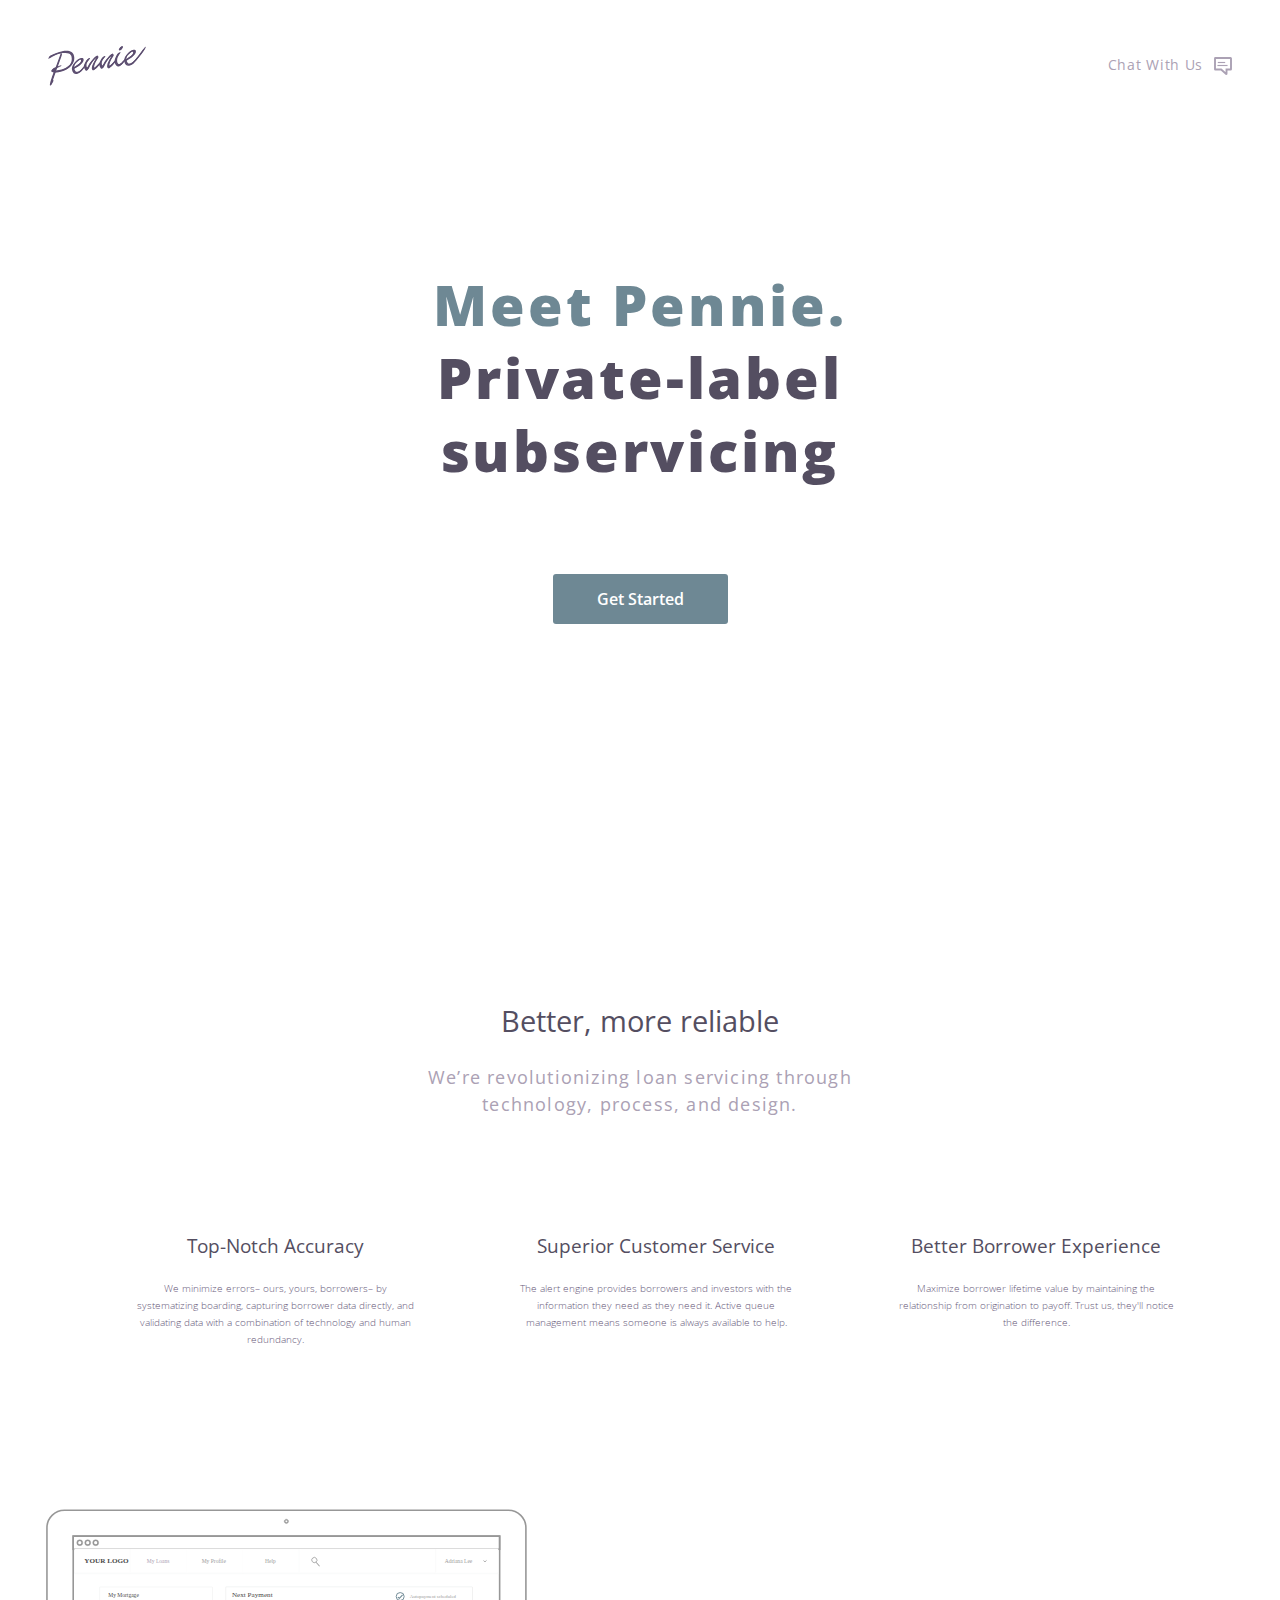
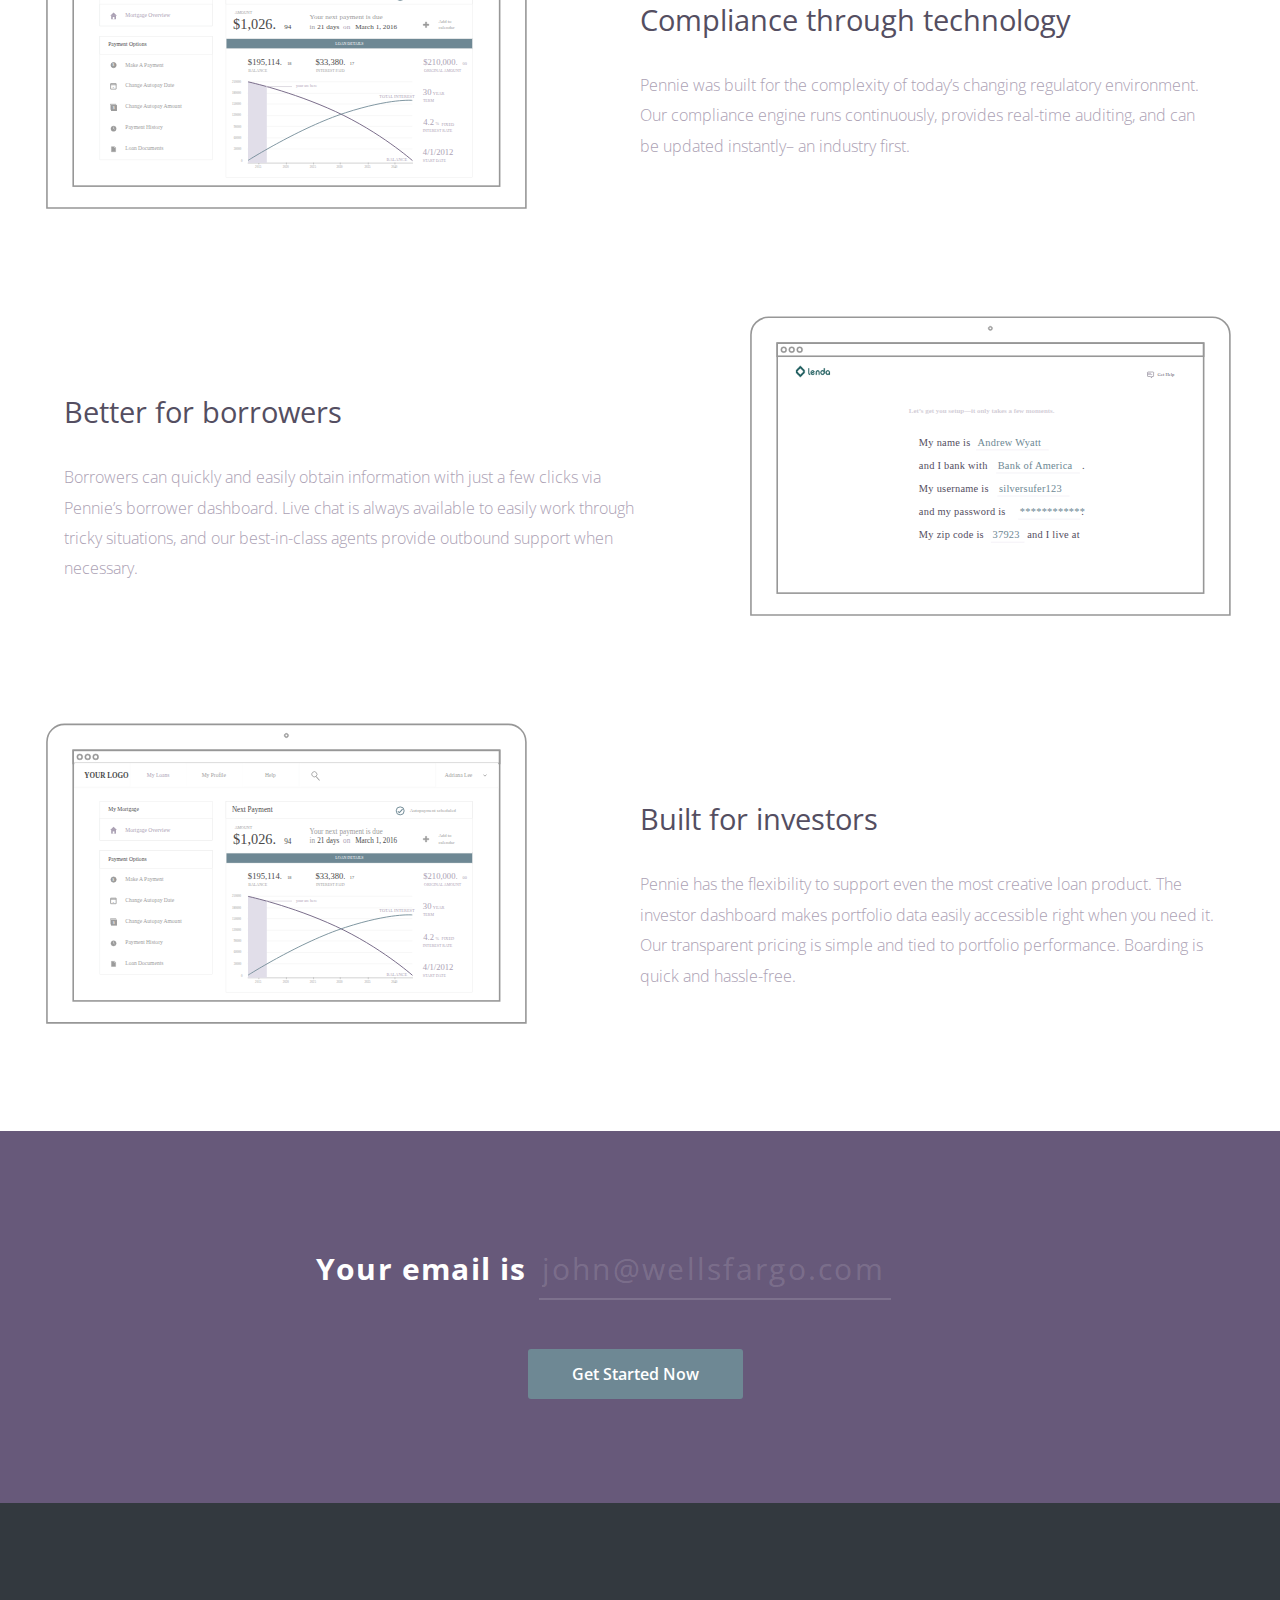
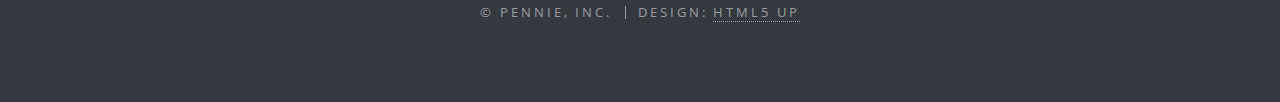
==== index.html @ 656b6db6 "changed order of icons" ====
<!DOCTYPE HTML>
<!--
	Spectral by HTML5 UP
	html5up.net | @n33co
	Free for personal and commercial use under the CCA 3.0 license (html5up.net/license)
-->
<html>
	<head>
		<title>Spectral by HTML5 UP</title>
		<meta charset="utf-8" />
		<meta name="viewport" content="width=device-width, initial-scale=1" />
		<!--[if lte IE 8]><script src="assets/js/ie/html5shiv.js"></script><![endif]-->
		<link rel="stylesheet" href="assets/css/main.css" />
		<!--[if lte IE 8]><link rel="stylesheet" href="assets/css/ie8.css" /><![endif]-->
		<!--[if lte IE 9]><link rel="stylesheet" href="assets/css/ie9.css" /><![endif]-->
	</head>
	<body class="landing">

		<!-- Page Wrapper -->
			<div id="page-wrapper">

				<!-- Header -->
					<header id="header" class="alt">
						<logo id="logo"></logo>
						<nav id="nav">
							<ul>
								<li class="special">
									<a href="#menu" class="menuToggle"><span>Chat With Us</span></a>
									<div id="menu">
										<ul>
											<li><a href="index.html">Home</a></li>
											<li><a href="generic.html">Generic</a></li>
											<li><a href="elements.html">Elements</a></li>
											<li><a href="#">Sign Up</a></li>
											<li><a href="#">Log In</a></li>
										</ul>
									</div>
								</li>
							</ul>
						</nav>
					</header>

				<!-- Banner -->
					<section id="banner">
						<div class="inner">
							<h1 style="margin: 0">Meet Pennie.</h1>
							<h1 style="color: #544E61">Private-label<br />
							subservicing</h1>
							<ul class="actions">
								<li><a href="#cta" class="button special">Get Started</a></li>
							</ul>
						</div>
						<a href="#one" class="more scrolly"></a>
					</section>

				<!-- One -->
					<section id="one" class="wrapper style1 special">
						<div class="inner">
							<header class="major">
								<h3>Better, more reliable</h3>
								<p>We’re revolutionizing loan servicing through<br /> 
								technology, process, and design.</p>
							</header>
							<ul class="page2">
								<li>
									<div class="image"><img src="images/accuracy_icon.svg" alt="" /></div>
									<h4>Top-Notch Accuracy</h4>
									<h5>We minimize errors– ours, yours, borrowers– by systematizing boarding, capturing borrower data directly, and validating data with a combination of technology and human redundancy.</h5>
								</li>
								<li>
									<div class="image"><img src="images/accuracy_icon.svg" alt="" /></div>
									<h4>Superior Customer Service</h4>
									<h5>The alert engine provides borrowers and investors with the information they need as they need it. Active queue management means someone is always available to help.</h5>
								</li>
								<li >
									<div class="image"><img src="images/accuracy_icon.svg" alt="" /></div>
									<h4>Better Borrower Experience</h4>
									<h5>Maximize borrower lifetime value by maintaining the relationship from origination to payoff. Trust us, they'll notice the difference.</h5>
								</li>
							</ul>
						</div>
					</section>

				<!-- Two -->
					<section id="two" class="wrapper alt style2">
						<section class="spotlight">
							<div class="content">
								<h3>Compliance through technology</h3>
								<h5>Pennie was built for the complexity of today’s changing regulatory environment. Our compliance engine runs continuously, provides real-time auditing, and can be updated instantly– an industry first.</h5>
							</div>
							<div class="image"><img src="images/pic01.svg" alt="" /></div>
						</section>
						<section class="spotlight">
							<div class="content">
								<h3>Better for borrowers</h3>
								<h5>Borrowers can quickly and easily obtain information with just a few clicks via Pennie’s borrower dashboard. Live chat is always available to easily work through tricky situations, and our best-in-class agents provide outbound support when necessary.</h5>
							</div>
							<div class="image"><img src="images/pic02.svg" alt="" /></div>
						</section>
						<section class="spotlight">
							<div class="content">
								<h3>Built for investors</h3>
								<h5>Pennie has the flexibility to support even the most creative loan product. The investor dashboard makes portfolio data easily accessible right when you need it. Our transparent pricing is simple and tied to portfolio performance. Boarding is quick and hassle-free.</h5>
							</div>
							<div class="image"><img src="images/pic01.svg" alt="" /></div>
						</section>
					</section>
			
				<!-- Three -->
			<!--		<section id="three" class="wrapper style3 special">
						<div class="inner">
							<header class="major">
								<h2>Accumsan mus tortor nunc aliquet</h2>
								<p>Aliquam ut ex ut augue consectetur interdum. Donec amet imperdiet eleifend<br />
								fringilla tincidunt. Nullam dui leo Aenean mi ligula, rhoncus ullamcorper.</p>
							</header>
							<ul class="features">
								<li class="icon fa-paper-plane-o">
									<h3>Arcu accumsan</h3>
									<p>Augue consectetur sed interdum imperdiet et ipsum. Mauris lorem tincidunt nullam amet leo Aenean ligula consequat consequat.</p>
								</li>
								<li class="icon fa-laptop">
									<h3>Ac Augue Eget</h3>
									<p>Augue consectetur sed interdum imperdiet et ipsum. Mauris lorem tincidunt nullam amet leo Aenean ligula consequat consequat.</p>
								</li>
								<li class="icon fa-code">
									<h3>Mus Scelerisque</h3>
									<p>Augue consectetur sed interdum imperdiet et ipsum. Mauris lorem tincidunt nullam amet leo Aenean ligula consequat consequat.</p>
								</li>
								<li class="icon fa-headphones">
									<h3>Mauris Imperdiet</h3>
									<p>Augue consectetur sed interdum imperdiet et ipsum. Mauris lorem tincidunt nullam amet leo Aenean ligula consequat consequat.</p>
								</li>
								<li class="icon fa-heart-o">
									<h3>Aenean Primis</h3>
									<p>Augue consectetur sed interdum imperdiet et ipsum. Mauris lorem tincidunt nullam amet leo Aenean ligula consequat consequat.</p>
								</li>
								<li class="icon fa-flag-o">
									<h3>Tortor Ut</h3>
									<p>Augue consectetur sed interdum imperdiet et ipsum. Mauris lorem tincidunt nullam amet leo Aenean ligula consequat consequat.</p>
								</li>
							</ul>
						</div>
					</section>
			-->
				<!-- CTA -->
					<section id="cta" class="wrapper style4">
						<div class="inner">
						<!--	<header>
								<h2>Arcue ut vel commodo</h2>
								<p>Aliquam ut ex ut augue consectetur interdum endrerit imperdiet amet eleifend fringilla.</p>
							</header> -->
						<div>
									<form method="post" action="#">
										<div>
											<table>
												<tr>
													<td>	<label for="email">Your email is </label></td>
													<td>	<input type="text" name="email" value="john@wellsfargo.com" id="email" /></td>
												</tr>
											</table>
										</div>
										<ul class="actions">
											<li><a href="" class="button submit">Get Started Now</a></li>
										</ul>
									</form>
						<!--	<ul class="actions vertical">
								<li><a href="#" class="button fit special">Activate</a></li>
								<li><a href="#" class="button fit">Learn More</a></li>
							</ul> -->
						</div>	
						</div>
					</section>

				<!-- Footer -->
					<footer id="footer">
						<ul class="copyright">
							<li>&copy; Pennie, inc.</li><li>Design: <a href="http://html5up.net">HTML5 UP</a></li>
						</ul>
					</footer>

			</div>

		<!-- Scripts -->
			<script src="assets/js/jquery.min.js"></script>
			<script src="assets/js/jquery.scrollex.min.js"></script>
			<script src="assets/js/jquery.scrolly.min.js"></script>
			<script src="assets/js/skel.min.js"></script>
			<script src="assets/js/util.js"></script>
			<!--[if lte IE 8]><script src="assets/js/ie/respond.min.js"></script><![endif]-->
			<script src="assets/js/main.js"></script>

	</body>
</html>
---- assets/css/main.css ----
@import url(font-awesome.min.css);
@import url("https://fonts.googleapis.com/css?family=Open+Sans:400,600,300");

/*
	Spectral by HTML5 UP
	html5up.net | @n33co
	Free for personal and commercial use under the CCA 3.0 license (html5up.net/license)
*/

/* Reset */

	html, body, div, span, applet, object, iframe, h1, h2, h3, h4, h5, h6, p, blockquote, pre, a, abbr, acronym, address, big, cite, code, del, dfn, em, img, ins, kbd, q, s, samp, small, strike, strong, sub, sup, tt, var, b, u, i, center, dl, dt, dd, ol, ul, li, fieldset, form, label, legend, table, caption, tbody, tfoot, thead, tr, th, td, article, aside, canvas, details, embed, figure, figcaption, footer, header, hgroup, menu, nav, output, ruby, section, summary, time, mark, audio, video {
		margin: 0;
		padding: 0;
		border: 0;
		font-size: 100%;
		font: inherit;
		vertical-align: baseline;
	}

	article, aside, details, figcaption, figure, footer, header, hgroup, menu, nav, section {
		display: block;
	}

	body {
		line-height: 1;
	}

	ol, ul {
		list-style: none;
	}

	blockquote, q {
		quotes: none;
	}

	blockquote:before, blockquote:after, q:before, q:after {
		content: '';
		content: none;
	}

	table {
		border-collapse: collapse;
		border-spacing: 0;
	}

	body {
		-webkit-text-size-adjust: none;
	}

/* Box Model */

	*, *:before, *:after {
		-moz-box-sizing: border-box;
		-webkit-box-sizing: border-box;
		box-sizing: border-box;
	}

/* Grid */

	.row {
		border-bottom: solid 1px transparent;
		-moz-box-sizing: border-box;
		-webkit-box-sizing: border-box;
		box-sizing: border-box;
	}

	.row > * {
		float: left;
		-moz-box-sizing: border-box;
		-webkit-box-sizing: border-box;
		box-sizing: border-box;
	}

	.row:after, .row:before {
		content: '';
		display: block;
		clear: both;
		height: 0;
	}

	.row.uniform > * > :first-child {
		margin-top: 0;
	}

	.row.uniform > * > :last-child {
		margin-bottom: 0;
	}

	.row.\30 \25 > * {
		padding: 0 0 0 0em;
	}

	.row.\30 \25 {
		margin: 0 0 -1px 0em;
	}

	.row.uniform.\30 \25 > * {
		padding: 0em 0 0 0em;
	}

	.row.uniform.\30 \25 {
		margin: 0em 0 -1px 0em;
	}

	.row > * {
		padding: 0 0 0 1.5em;
	}

	.row {
		margin: 0 0 -1px -1.5em;
	}

	.row.uniform > * {
		padding: 1.5em 0 0 1.5em;
	}

	.row.uniform {
		margin: -1.5em 0 -1px -1.5em;
	}

	.row.\32 00\25 > * {
		padding: 0 0 0 3em;
	}

	.row.\32 00\25 {
		margin: 0 0 -1px -3em;
	}

	.row.uniform.\32 00\25 > * {
		padding: 3em 0 0 3em;
	}

	.row.uniform.\32 00\25 {
		margin: -3em 0 -1px -3em;
	}

	.row.\31 50\25 > * {
		padding: 0 0 0 2.25em;
	}

	.row.\31 50\25 {
		margin: 0 0 -1px -2.25em;
	}

	.row.uniform.\31 50\25 > * {
		padding: 2.25em 0 0 2.25em;
	}

	.row.uniform.\31 50\25 {
		margin: -2.25em 0 -1px -2.25em;
	}

	.row.\35 0\25 > * {
		padding: 0 0 0 0.75em;
	}

	.row.\35 0\25 {
		margin: 0 0 -1px -0.75em;
	}

	.row.uniform.\35 0\25 > * {
		padding: 0.75em 0 0 0.75em;
	}

	.row.uniform.\35 0\25 {
		margin: -0.75em 0 -1px -0.75em;
	}

	.row.\32 5\25 > * {
		padding: 0 0 0 0.375em;
	}

	.row.\32 5\25 {
		margin: 0 0 -1px -0.375em;
	}

	.row.uniform.\32 5\25 > * {
		padding: 0.375em 0 0 0.375em;
	}

	.row.uniform.\32 5\25 {
		margin: -0.375em 0 -1px -0.375em;
	}

	.\31 2u, .\31 2u\24 {
		width: 100%;
		clear: none;
		margin-left: 0;
	}

	.\31 1u, .\31 1u\24 {
		width: 91.6666666667%;
		clear: none;
		margin-left: 0;
	}

	.\31 0u, .\31 0u\24 {
		width: 83.3333333333%;
		clear: none;
		margin-left: 0;
	}

	.\39 u, .\39 u\24 {
		width: 75%;
		clear: none;
		margin-left: 0;
	}

	.\38 u, .\38 u\24 {
		width: 66.6666666667%;
		clear: none;
		margin-left: 0;
	}

	.\37 u, .\37 u\24 {
		width: 58.3333333333%;
		clear: none;
		margin-left: 0;
	}

	.\36 u, .\36 u\24 {
		width: 50%;
		clear: none;
		margin-left: 0;
	}

	.\35 u, .\35 u\24 {
		width: 41.6666666667%;
		clear: none;
		margin-left: 0;
	}

	.\34 u, .\34 u\24 {
		width: 33.3333333333%;
		clear: none;
		margin-left: 0;
	}

	.\33 u, .\33 u\24 {
		width: 25%;
		clear: none;
		margin-left: 0;
	}

	.\32 u, .\32 u\24 {
		width: 16.6666666667%;
		clear: none;
		margin-left: 0;
	}

	.\31 u, .\31 u\24 {
		width: 8.3333333333%;
		clear: none;
		margin-left: 0;
	}

	.\31 2u\24 + *,
	.\31 1u\24 + *,
	.\31 0u\24 + *,
	.\39 u\24 + *,
	.\38 u\24 + *,
	.\37 u\24 + *,
	.\36 u\24 + *,
	.\35 u\24 + *,
	.\34 u\24 + *,
	.\33 u\24 + *,
	.\32 u\24 + *,
	.\31 u\24 + * {
		clear: left;
	}

	.\-11u {
		margin-left: 91.66667%;
	}

	.\-10u {
		margin-left: 83.33333%;
	}

	.\-9u {
		margin-left: 75%;
	}

	.\-8u {
		margin-left: 66.66667%;
	}

	.\-7u {
		margin-left: 58.33333%;
	}

	.\-6u {
		margin-left: 50%;
	}

	.\-5u {
		margin-left: 41.66667%;
	}

	.\-4u {
		margin-left: 33.33333%;
	}

	.\-3u {
		margin-left: 25%;
	}

	.\-2u {
		margin-left: 16.66667%;
	}

	.\-1u {
		margin-left: 8.33333%;
	}

	@media screen and (max-width: 1680px) {

		.row > * {
			padding: 0 0 0 1.5em;
		}

		.row {
			margin: 0 0 -1px -1.5em;
		}

		.row.uniform > * {
			padding: 1.5em 0 0 1.5em;
		}

		.row.uniform {
			margin: -1.5em 0 -1px -1.5em;
		}

		.row.\32 00\25 > * {
			padding: 0 0 0 3em;
		}

		.row.\32 00\25 {
			margin: 0 0 -1px -3em;
		}

		.row.uniform.\32 00\25 > * {
			padding: 3em 0 0 3em;
		}

		.row.uniform.\32 00\25 {
			margin: -3em 0 -1px -3em;
		}

		.row.\31 50\25 > * {
			padding: 0 0 0 2.25em;
		}

		.row.\31 50\25 {
			margin: 0 0 -1px -2.25em;
		}

		.row.uniform.\31 50\25 > * {
			padding: 2.25em 0 0 2.25em;
		}

		.row.uniform.\31 50\25 {
			margin: -2.25em 0 -1px -2.25em;
		}

		.row.\35 0\25 > * {
			padding: 0 0 0 0.75em;
		}

		.row.\35 0\25 {
			margin: 0 0 -1px -0.75em;
		}

		.row.uniform.\35 0\25 > * {
			padding: 0.75em 0 0 0.75em;
		}

		.row.uniform.\35 0\25 {
			margin: -0.75em 0 -1px -0.75em;
		}

		.row.\32 5\25 > * {
			padding: 0 0 0 0.375em;
		}

		.row.\32 5\25 {
			margin: 0 0 -1px -0.375em;
		}

		.row.uniform.\32 5\25 > * {
			padding: 0.375em 0 0 0.375em;
		}

		.row.uniform.\32 5\25 {
			margin: -0.375em 0 -1px -0.375em;
		}

		.\31 2u\28xlarge\29, .\31 2u\24\28xlarge\29 {
			width: 100%;
			clear: none;
			margin-left: 0;
		}

		.\31 1u\28xlarge\29, .\31 1u\24\28xlarge\29 {
			width: 91.6666666667%;
			clear: none;
			margin-left: 0;
		}

		.\31 0u\28xlarge\29, .\31 0u\24\28xlarge\29 {
			width: 83.3333333333%;
			clear: none;
			margin-left: 0;
		}

		.\39 u\28xlarge\29, .\39 u\24\28xlarge\29 {
			width: 75%;
			clear: none;
			margin-left: 0;
		}

		.\38 u\28xlarge\29, .\38 u\24\28xlarge\29 {
			width: 66.6666666667%;
			clear: none;
			margin-left: 0;
		}

		.\37 u\28xlarge\29, .\37 u\24\28xlarge\29 {
			width: 58.3333333333%;
			clear: none;
			margin-left: 0;
		}

		.\36 u\28xlarge\29, .\36 u\24\28xlarge\29 {
			width: 50%;
			clear: none;
			margin-left: 0;
		}

		.\35 u\28xlarge\29, .\35 u\24\28xlarge\29 {
			width: 41.6666666667%;
			clear: none;
			margin-left: 0;
		}

		.\34 u\28xlarge\29, .\34 u\24\28xlarge\29 {
			width: 33.3333333333%;
			clear: none;
			margin-left: 0;
		}

		.\33 u\28xlarge\29, .\33 u\24\28xlarge\29 {
			width: 25%;
			clear: none;
			margin-left: 0;
		}

		.\32 u\28xlarge\29, .\32 u\24\28xlarge\29 {
			width: 16.6666666667%;
			clear: none;
			margin-left: 0;
		}

		.\31 u\28xlarge\29, .\31 u\24\28xlarge\29 {
			width: 8.3333333333%;
			clear: none;
			margin-left: 0;
		}

		.\31 2u\24\28xlarge\29 + *,
		.\31 1u\24\28xlarge\29 + *,
		.\31 0u\24\28xlarge\29 + *,
		.\39 u\24\28xlarge\29 + *,
		.\38 u\24\28xlarge\29 + *,
		.\37 u\24\28xlarge\29 + *,
		.\36 u\24\28xlarge\29 + *,
		.\35 u\24\28xlarge\29 + *,
		.\34 u\24\28xlarge\29 + *,
		.\33 u\24\28xlarge\29 + *,
		.\32 u\24\28xlarge\29 + *,
		.\31 u\24\28xlarge\29 + * {
			clear: left;
		}

		.\-11u\28xlarge\29 {
			margin-left: 91.66667%;
		}

		.\-10u\28xlarge\29 {
			margin-left: 83.33333%;
		}

		.\-9u\28xlarge\29 {
			margin-left: 75%;
		}

		.\-8u\28xlarge\29 {
			margin-left: 66.66667%;
		}

		.\-7u\28xlarge\29 {
			margin-left: 58.33333%;
		}

		.\-6u\28xlarge\29 {
			margin-left: 50%;
		}

		.\-5u\28xlarge\29 {
			margin-left: 41.66667%;
		}

		.\-4u\28xlarge\29 {
			margin-left: 33.33333%;
		}

		.\-3u\28xlarge\29 {
			margin-left: 25%;
		}

		.\-2u\28xlarge\29 {
			margin-left: 16.66667%;
		}

		.\-1u\28xlarge\29 {
			margin-left: 8.33333%;
		}

	}

	@media screen and (max-width: 1280px) {

		.row > * {
			padding: 0 0 0 1.5em;
		}

		.row {
			margin: 0 0 -1px -1.5em;
		}

		.row.uniform > * {
			padding: 1.5em 0 0 1.5em;
		}

		.row.uniform {
			margin: -1.5em 0 -1px -1.5em;
		}

		.row.\32 00\25 > * {
			padding: 0 0 0 3em;
		}

		.row.\32 00\25 {
			margin: 0 0 -1px -3em;
		}

		.row.uniform.\32 00\25 > * {
			padding: 3em 0 0 3em;
		}

		.row.uniform.\32 00\25 {
			margin: -3em 0 -1px -3em;
		}

		.row.\31 50\25 > * {
			padding: 0 0 0 2.25em;
		}

		.row.\31 50\25 {
			margin: 0 0 -1px -2.25em;
		}

		.row.uniform.\31 50\25 > * {
			padding: 2.25em 0 0 2.25em;
		}

		.row.uniform.\31 50\25 {
			margin: -2.25em 0 -1px -2.25em;
		}

		.row.\35 0\25 > * {
			padding: 0 0 0 0.75em;
		}

		.row.\35 0\25 {
			margin: 0 0 -1px -0.75em;
		}

		.row.uniform.\35 0\25 > * {
			padding: 0.75em 0 0 0.75em;
		}

		.row.uniform.\35 0\25 {
			margin: -0.75em 0 -1px -0.75em;
		}

		.row.\32 5\25 > * {
			padding: 0 0 0 0.375em;
		}

		.row.\32 5\25 {
			margin: 0 0 -1px -0.375em;
		}

		.row.uniform.\32 5\25 > * {
			padding: 0.375em 0 0 0.375em;
		}

		.row.uniform.\32 5\25 {
			margin: -0.375em 0 -1px -0.375em;
		}

		.\31 2u\28large\29, .\31 2u\24\28large\29 {
			width: 100%;
			clear: none;
			margin-left: 0;
		}

		.\31 1u\28large\29, .\31 1u\24\28large\29 {
			width: 91.6666666667%;
			clear: none;
			margin-left: 0;
		}

		.\31 0u\28large\29, .\31 0u\24\28large\29 {
			width: 83.3333333333%;
			clear: none;
			margin-left: 0;
		}

		.\39 u\28large\29, .\39 u\24\28large\29 {
			width: 75%;
			clear: none;
			margin-left: 0;
		}

		.\38 u\28large\29, .\38 u\24\28large\29 {
			width: 66.6666666667%;
			clear: none;
			margin-left: 0;
		}

		.\37 u\28large\29, .\37 u\24\28large\29 {
			width: 58.3333333333%;
			clear: none;
			margin-left: 0;
		}

		.\36 u\28large\29, .\36 u\24\28large\29 {
			width: 50%;
			clear: none;
			margin-left: 0;
		}

		.\35 u\28large\29, .\35 u\24\28large\29 {
			width: 41.6666666667%;
			clear: none;
			margin-left: 0;
		}

		.\34 u\28large\29, .\34 u\24\28large\29 {
			width: 33.3333333333%;
			clear: none;
			margin-left: 0;
		}

		.\33 u\28large\29, .\33 u\24\28large\29 {
			width: 25%;
			clear: none;
			margin-left: 0;
		}

		.\32 u\28large\29, .\32 u\24\28large\29 {
			width: 16.6666666667%;
			clear: none;
			margin-left: 0;
		}

		.\31 u\28large\29, .\31 u\24\28large\29 {
			width: 8.3333333333%;
			clear: none;
			margin-left: 0;
		}

		.\31 2u\24\28large\29 + *,
		.\31 1u\24\28large\29 + *,
		.\31 0u\24\28large\29 + *,
		.\39 u\24\28large\29 + *,
		.\38 u\24\28large\29 + *,
		.\37 u\24\28large\29 + *,
		.\36 u\24\28large\29 + *,
		.\35 u\24\28large\29 + *,
		.\34 u\24\28large\29 + *,
		.\33 u\24\28large\29 + *,
		.\32 u\24\28large\29 + *,
		.\31 u\24\28large\29 + * {
			clear: left;
		}

		.\-11u\28large\29 {
			margin-left: 91.66667%;
		}

		.\-10u\28large\29 {
			margin-left: 83.33333%;
		}

		.\-9u\28large\29 {
			margin-left: 75%;
		}

		.\-8u\28large\29 {
			margin-left: 66.66667%;
		}

		.\-7u\28large\29 {
			margin-left: 58.33333%;
		}

		.\-6u\28large\29 {
			margin-left: 50%;
		}

		.\-5u\28large\29 {
			margin-left: 41.66667%;
		}

		.\-4u\28large\29 {
			margin-left: 33.33333%;
		}

		.\-3u\28large\29 {
			margin-left: 25%;
		}

		.\-2u\28large\29 {
			margin-left: 16.66667%;
		}

		.\-1u\28large\29 {
			margin-left: 8.33333%;
		}

	}

	@media screen and (max-width: 980px) {

		.row > * {
			padding: 0 0 0 1.5em;
		}

		.row {
			margin: 0 0 -1px -1.5em;
		}

		.row.uniform > * {
			padding: 1.5em 0 0 1.5em;
		}

		.row.uniform {
			margin: -1.5em 0 -1px -1.5em;
		}

		.row.\32 00\25 > * {
			padding: 0 0 0 3em;
		}

		.row.\32 00\25 {
			margin: 0 0 -1px -3em;
		}

		.row.uniform.\32 00\25 > * {
			padding: 3em 0 0 3em;
		}

		.row.uniform.\32 00\25 {
			margin: -3em 0 -1px -3em;
		}

		.row.\31 50\25 > * {
			padding: 0 0 0 2.25em;
		}

		.row.\31 50\25 {
			margin: 0 0 -1px -2.25em;
		}

		.row.uniform.\31 50\25 > * {
			padding: 2.25em 0 0 2.25em;
		}

		.row.uniform.\31 50\25 {
			margin: -2.25em 0 -1px -2.25em;
		}

		.row.\35 0\25 > * {
			padding: 0 0 0 0.75em;
		}

		.row.\35 0\25 {
			margin: 0 0 -1px -0.75em;
		}

		.row.uniform.\35 0\25 > * {
			padding: 0.75em 0 0 0.75em;
		}

		.row.uniform.\35 0\25 {
			margin: -0.75em 0 -1px -0.75em;
		}

		.row.\32 5\25 > * {
			padding: 0 0 0 0.375em;
		}

		.row.\32 5\25 {
			margin: 0 0 -1px -0.375em;
		}

		.row.uniform.\32 5\25 > * {
			padding: 0.375em 0 0 0.375em;
		}

		.row.uniform.\32 5\25 {
			margin: -0.375em 0 -1px -0.375em;
		}

		.\31 2u\28medium\29, .\31 2u\24\28medium\29 {
			width: 100%;
			clear: none;
			margin-left: 0;
		}

		.\31 1u\28medium\29, .\31 1u\24\28medium\29 {
			width: 91.6666666667%;
			clear: none;
			margin-left: 0;
		}

		.\31 0u\28medium\29, .\31 0u\24\28medium\29 {
			width: 83.3333333333%;
			clear: none;
			margin-left: 0;
		}

		.\39 u\28medium\29, .\39 u\24\28medium\29 {
			width: 75%;
			clear: none;
			margin-left: 0;
		}

		.\38 u\28medium\29, .\38 u\24\28medium\29 {
			width: 66.6666666667%;
			clear: none;
			margin-left: 0;
		}

		.\37 u\28medium\29, .\37 u\24\28medium\29 {
			width: 58.3333333333%;
			clear: none;
			margin-left: 0;
		}

		.\36 u\28medium\29, .\36 u\24\28medium\29 {
			width: 50%;
			clear: none;
			margin-left: 0;
		}

		.\35 u\28medium\29, .\35 u\24\28medium\29 {
			width: 41.6666666667%;
			clear: none;
			margin-left: 0;
		}

		.\34 u\28medium\29, .\34 u\24\28medium\29 {
			width: 33.3333333333%;
			clear: none;
			margin-left: 0;
		}

		.\33 u\28medium\29, .\33 u\24\28medium\29 {
			width: 25%;
			clear: none;
			margin-left: 0;
		}

		.\32 u\28medium\29, .\32 u\24\28medium\29 {
			width: 16.6666666667%;
			clear: none;
			margin-left: 0;
		}

		.\31 u\28medium\29, .\31 u\24\28medium\29 {
			width: 8.3333333333%;
			clear: none;
			margin-left: 0;
		}

		.\31 2u\24\28medium\29 + *,
		.\31 1u\24\28medium\29 + *,
		.\31 0u\24\28medium\29 + *,
		.\39 u\24\28medium\29 + *,
		.\38 u\24\28medium\29 + *,
		.\37 u\24\28medium\29 + *,
		.\36 u\24\28medium\29 + *,
		.\35 u\24\28medium\29 + *,
		.\34 u\24\28medium\29 + *,
		.\33 u\24\28medium\29 + *,
		.\32 u\24\28medium\29 + *,
		.\31 u\24\28medium\29 + * {
			clear: left;
		}

		.\-11u\28medium\29 {
			margin-left: 91.66667%;
		}

		.\-10u\28medium\29 {
			margin-left: 83.33333%;
		}

		.\-9u\28medium\29 {
			margin-left: 75%;
		}

		.\-8u\28medium\29 {
			margin-left: 66.66667%;
		}

		.\-7u\28medium\29 {
			margin-left: 58.33333%;
		}

		.\-6u\28medium\29 {
			margin-left: 50%;
		}

		.\-5u\28medium\29 {
			margin-left: 41.66667%;
		}

		.\-4u\28medium\29 {
			margin-left: 33.33333%;
		}

		.\-3u\28medium\29 {
			margin-left: 25%;
		}

		.\-2u\28medium\29 {
			margin-left: 16.66667%;
		}

		.\-1u\28medium\29 {
			margin-left: 8.33333%;
		}

	}

	@media screen and (max-width: 736px) {

		.row > * {
			padding: 0 0 0 1.5em;
		}

		.row {
			margin: 0 0 -1px -1.5em;
		}

		.row.uniform > * {
			padding: 1.5em 0 0 1.5em;
		}

		.row.uniform {
			margin: -1.5em 0 -1px -1.5em;
		}

		.row.\32 00\25 > * {
			padding: 0 0 0 3em;
		}

		.row.\32 00\25 {
			margin: 0 0 -1px -3em;
		}

		.row.uniform.\32 00\25 > * {
			padding: 3em 0 0 3em;
		}

		.row.uniform.\32 00\25 {
			margin: -3em 0 -1px -3em;
		}

		.row.\31 50\25 > * {
			padding: 0 0 0 2.25em;
		}

		.row.\31 50\25 {
			margin: 0 0 -1px -2.25em;
		}

		.row.uniform.\31 50\25 > * {
			padding: 2.25em 0 0 2.25em;
		}

		.row.uniform.\31 50\25 {
			margin: -2.25em 0 -1px -2.25em;
		}

		.row.\35 0\25 > * {
			padding: 0 0 0 0.75em;
		}

		.row.\35 0\25 {
			margin: 0 0 -1px -0.75em;
		}

		.row.uniform.\35 0\25 > * {
			padding: 0.75em 0 0 0.75em;
		}

		.row.uniform.\35 0\25 {
			margin: -0.75em 0 -1px -0.75em;
		}

		.row.\32 5\25 > * {
			padding: 0 0 0 0.375em;
		}

		.row.\32 5\25 {
			margin: 0 0 -1px -0.375em;
		}

		.row.uniform.\32 5\25 > * {
			padding: 0.375em 0 0 0.375em;
		}

		.row.uniform.\32 5\25 {
			margin: -0.375em 0 -1px -0.375em;
		}

		.\31 2u\28small\29, .\31 2u\24\28small\29 {
			width: 100%;
			clear: none;
			margin-left: 0;
		}

		.\31 1u\28small\29, .\31 1u\24\28small\29 {
			width: 91.6666666667%;
			clear: none;
			margin-left: 0;
		}

		.\31 0u\28small\29, .\31 0u\24\28small\29 {
			width: 83.3333333333%;
			clear: none;
			margin-left: 0;
		}

		.\39 u\28small\29, .\39 u\24\28small\29 {
			width: 75%;
			clear: none;
			margin-left: 0;
		}

		.\38 u\28small\29, .\38 u\24\28small\29 {
			width: 66.6666666667%;
			clear: none;
			margin-left: 0;
		}

		.\37 u\28small\29, .\37 u\24\28small\29 {
			width: 58.3333333333%;
			clear: none;
			margin-left: 0;
		}

		.\36 u\28small\29, .\36 u\24\28small\29 {
			width: 50%;
			clear: none;
			margin-left: 0;
		}

		.\35 u\28small\29, .\35 u\24\28small\29 {
			width: 41.6666666667%;
			clear: none;
			margin-left: 0;
		}

		.\34 u\28small\29, .\34 u\24\28small\29 {
			width: 33.3333333333%;
			clear: none;
			margin-left: 0;
		}

		.\33 u\28small\29, .\33 u\24\28small\29 {
			width: 25%;
			clear: none;
			margin-left: 0;
		}

		.\32 u\28small\29, .\32 u\24\28small\29 {
			width: 16.6666666667%;
			clear: none;
			margin-left: 0;
		}

		.\31 u\28small\29, .\31 u\24\28small\29 {
			width: 8.3333333333%;
			clear: none;
			margin-left: 0;
		}

		.\31 2u\24\28small\29 + *,
		.\31 1u\24\28small\29 + *,
		.\31 0u\24\28small\29 + *,
		.\39 u\24\28small\29 + *,
		.\38 u\24\28small\29 + *,
		.\37 u\24\28small\29 + *,
		.\36 u\24\28small\29 + *,
		.\35 u\24\28small\29 + *,
		.\34 u\24\28small\29 + *,
		.\33 u\24\28small\29 + *,
		.\32 u\24\28small\29 + *,
		.\31 u\24\28small\29 + * {
			clear: left;
		}

		.\-11u\28small\29 {
			margin-left: 91.66667%;
		}

		.\-10u\28small\29 {
			margin-left: 83.33333%;
		}

		.\-9u\28small\29 {
			margin-left: 75%;
		}

		.\-8u\28small\29 {
			margin-left: 66.66667%;
		}

		.\-7u\28small\29 {
			margin-left: 58.33333%;
		}

		.\-6u\28small\29 {
			margin-left: 50%;
		}

		.\-5u\28small\29 {
			margin-left: 41.66667%;
		}

		.\-4u\28small\29 {
			margin-left: 33.33333%;
		}

		.\-3u\28small\29 {
			margin-left: 25%;
		}

		.\-2u\28small\29 {
			margin-left: 16.66667%;
		}

		.\-1u\28small\29 {
			margin-left: 8.33333%;
		}

	}

	@media screen and (max-width: 480px) {

		.row > * {
			padding: 0 0 0 1.5em;
		}

		.row {
			margin: 0 0 -1px -1.5em;
		}

		.row.uniform > * {
			padding: 1.5em 0 0 1.5em;
		}

		.row.uniform {
			margin: -1.5em 0 -1px -1.5em;
		}

		.row.\32 00\25 > * {
			padding: 0 0 0 3em;
		}

		.row.\32 00\25 {
			margin: 0 0 -1px -3em;
		}

		.row.uniform.\32 00\25 > * {
			padding: 3em 0 0 3em;
		}

		.row.uniform.\32 00\25 {
			margin: -3em 0 -1px -3em;
		}

		.row.\31 50\25 > * {
			padding: 0 0 0 2.25em;
		}

		.row.\31 50\25 {
			margin: 0 0 -1px -2.25em;
		}

		.row.uniform.\31 50\25 > * {
			padding: 2.25em 0 0 2.25em;
		}

		.row.uniform.\31 50\25 {
			margin: -2.25em 0 -1px -2.25em;
		}

		.row.\35 0\25 > * {
			padding: 0 0 0 0.75em;
		}

		.row.\35 0\25 {
			margin: 0 0 -1px -0.75em;
		}

		.row.uniform.\35 0\25 > * {
			padding: 0.75em 0 0 0.75em;
		}

		.row.uniform.\35 0\25 {
			margin: -0.75em 0 -1px -0.75em;
		}

		.row.\32 5\25 > * {
			padding: 0 0 0 0.375em;
		}

		.row.\32 5\25 {
			margin: 0 0 -1px -0.375em;
		}

		.row.uniform.\32 5\25 > * {
			padding: 0.375em 0 0 0.375em;
		}

		.row.uniform.\32 5\25 {
			margin: -0.375em 0 -1px -0.375em;
		}

		.\31 2u\28xsmall\29, .\31 2u\24\28xsmall\29 {
			width: 100%;
			clear: none;
			margin-left: 0;
		}

		.\31 1u\28xsmall\29, .\31 1u\24\28xsmall\29 {
			width: 91.6666666667%;
			clear: none;
			margin-left: 0;
		}

		.\31 0u\28xsmall\29, .\31 0u\24\28xsmall\29 {
			width: 83.3333333333%;
			clear: none;
			margin-left: 0;
		}

		.\39 u\28xsmall\29, .\39 u\24\28xsmall\29 {
			width: 75%;
			clear: none;
			margin-left: 0;
		}

		.\38 u\28xsmall\29, .\38 u\24\28xsmall\29 {
			width: 66.6666666667%;
			clear: none;
			margin-left: 0;
		}

		.\37 u\28xsmall\29, .\37 u\24\28xsmall\29 {
			width: 58.3333333333%;
			clear: none;
			margin-left: 0;
		}

		.\36 u\28xsmall\29, .\36 u\24\28xsmall\29 {
			width: 50%;
			clear: none;
			margin-left: 0;
		}

		.\35 u\28xsmall\29, .\35 u\24\28xsmall\29 {
			width: 41.6666666667%;
			clear: none;
			margin-left: 0;
		}

		.\34 u\28xsmall\29, .\34 u\24\28xsmall\29 {
			width: 33.3333333333%;
			clear: none;
			margin-left: 0;
		}

		.\33 u\28xsmall\29, .\33 u\24\28xsmall\29 {
			width: 25%;
			clear: none;
			margin-left: 0;
		}

		.\32 u\28xsmall\29, .\32 u\24\28xsmall\29 {
			width: 16.6666666667%;
			clear: none;
			margin-left: 0;
		}

		.\31 u\28xsmall\29, .\31 u\24\28xsmall\29 {
			width: 8.3333333333%;
			clear: none;
			margin-left: 0;
		}

		.\31 2u\24\28xsmall\29 + *,
		.\31 1u\24\28xsmall\29 + *,
		.\31 0u\24\28xsmall\29 + *,
		.\39 u\24\28xsmall\29 + *,
		.\38 u\24\28xsmall\29 + *,
		.\37 u\24\28xsmall\29 + *,
		.\36 u\24\28xsmall\29 + *,
		.\35 u\24\28xsmall\29 + *,
		.\34 u\24\28xsmall\29 + *,
		.\33 u\24\28xsmall\29 + *,
		.\32 u\24\28xsmall\29 + *,
		.\31 u\24\28xsmall\29 + * {
			clear: left;
		}

		.\-11u\28xsmall\29 {
			margin-left: 91.66667%;
		}

		.\-10u\28xsmall\29 {
			margin-left: 83.33333%;
		}

		.\-9u\28xsmall\29 {
			margin-left: 75%;
		}

		.\-8u\28xsmall\29 {
			margin-left: 66.66667%;
		}

		.\-7u\28xsmall\29 {
			margin-left: 58.33333%;
		}

		.\-6u\28xsmall\29 {
			margin-left: 50%;
		}

		.\-5u\28xsmall\29 {
			margin-left: 41.66667%;
		}

		.\-4u\28xsmall\29 {
			margin-left: 33.33333%;
		}

		.\-3u\28xsmall\29 {
			margin-left: 25%;
		}

		.\-2u\28xsmall\29 {
			margin-left: 16.66667%;
		}

		.\-1u\28xsmall\29 {
			margin-left: 8.33333%;
		}

	}

/* Basic */

	@-ms-viewport {
		width: device-width;
	}

	body {
		background: #fff;
	}

		body.is-loading *, body.is-loading *:before, body.is-loading *:after {
			-moz-animation: none !important;
			-webkit-animation: none !important;
			-ms-animation: none !important;
			animation: none !important;
			-moz-transition: none !important;
			-webkit-transition: none !important;
			-ms-transition: none !important;
			transition: none !important;
		}

	body, input, select, textarea {
		color: #fff;
		font-family: "Open Sans", Helvetica, sans-serif;
		font-size: 15pt;
		font-weight: 400;
		letter-spacing: 0.075em;
		line-height: 1.65em;
	}

		@media screen and (max-width: 1680px) {

			body, input, select, textarea {
				font-size: 13pt;
			}

		}

		@media screen and (max-width: 1280px) {

			body, input, select, textarea {
				font-size: 12pt;
			}

		}

		@media screen and (max-width: 736px) {

			body, input, select, textarea {
				font-size: 11pt;
				letter-spacing: 0.0375em;
			}

		}

	a {
		-moz-transition: color 0.2s ease, border-bottom-color 0.2s ease;
		-webkit-transition: color 0.2s ease, border-bottom-color 0.2s ease;
		-ms-transition: color 0.2s ease, border-bottom-color 0.2s ease;
		transition: color 0.2s ease, border-bottom-color 0.2s ease;
		border-bottom: dotted 1px;
		color: inherit;
		text-decoration: none;
	}

		a:hover {
			border-bottom-color: transparent;
		}

	strong, b {
		color: #fff;
		font-weight: 600;
	}

	em, i {
		font-style: italic;
	}

	p {
		margin: 0 0 2em 0;
	}

	h3, h4, h5, h6 {
		color: #fff;
		font-weight: 800;
		letter-spacing: 0.225em;
		line-height: 1em;
		margin: 0 0 1em 0;
	}

		h1 a, h2 a, h3 a, h4 a, h5 a, h6 a {
			color: inherit;
			text-decoration: none;
		}

	h1 {
		color: #6E8894;
		font-weight: 800;
		letter-spacing: 0.05em;
		line-height: 1.3em;
		font-size:3.5em;
		margin: 0 0 1em 0;
	}

		@media screen and (max-width: 736px) {

			h1 {
				font-size 3.1em;
				line-height: 1.5em;
				font-weight: bold;
				margin: 0 0 1em 0;
				
			}

		}
	
	h2 {
		color: #544E61;
		font-weight: 800;
		letter-spacing: 0.1em;
		line-height: 0em;
		margin: 0 0 1em 0;
		font-size: 2.9em;
		line-height: 1.5em;
	}

		@media screen and (max-width: 736px) {

			h2 {
				font-size: 1.6em;
				line-height: 1.5em;
			}

		}

	h3 {
		font-size: 1.15em;
		line-height: 1.75em;
	}

		@media screen and (max-width: 736px) {

			h3 {
				font-size: 1em;
				line-height: 1.65em;
			}

		}

	h4 {
		font-size: 1em;
		line-height: 1.5em;
	}

	h5 {
		font-size: 0.8em;
		line-height: 1.5em;
	}

	h6 {
		font-size: 0.7em;
		line-height: 1.5em;
	}

	sub {
		font-size: 0.8em;
		position: relative;
		top: 0.5em;
	}

	sup {
		font-size: 0.8em;
		position: relative;
		top: -0.5em;
	}

	hr {
		border: 0;
		border-bottom: solid 2px #fff;
		margin: 3em 0;
	}

		hr.major {
			margin: 4.5em 0;
		}

	blockquote {
		border-left: solid 4px #fff;
		font-style: italic;
		margin: 0 0 2em 0;
		padding: 0.5em 0 0.5em 2em;
	}

	code {
		background: rgba(144, 144, 144, 0.25);
		border-radius: 3px;
		font-family: "Courier New", monospace;
		font-size: 0.9em;
		letter-spacing: 0;
		margin: 0 0.25em;
		padding: 0.25em 0.65em;
	}

	pre {
		-webkit-overflow-scrolling: touch;
		font-family: "Courier New", monospace;
		font-size: 0.9em;
		margin: 0 0 2em 0;
	}

		pre code {
			display: block;
			line-height: 1.75em;
			padding: 1em 1.5em;
			overflow-x: auto;
		}

	.align-left {
		text-align: left;
	}

	.align-center {
		text-align: center;
	}

	.align-right {
		text-align: right;
	}

/* Section/Article */

	section.special, article.special {
		text-align: center;
	}

	header p {
		color: rgba(255, 255, 255, 0.5);
		position: relative;
		top: -0.25em;
	}

	header h3 + p {
		font-size: 1.1em;
	}

	header h4 + p,
	header h5 + p,
	header h6 + p {
		font-size: 0.9em;
	}

	header.major {
		margin: 0 0 3.5em 0;
	}

		header.major h2, header.major h3, header.major h4, header.major h5, header.major h6 {
			border-bottom: solid 2px #fff;
			display: inline-block;
			padding-bottom: 1em;
			position: relative;
		}

			header.major h2:after, header.major h3:after, header.major h4:after, header.major h5:after, header.major h6:after {
				content: '';
				display: block;
				height: 1px;
			}

		header.major p {
			color: #fff;
			top: 0;
		}

		@media screen and (max-width: 736px) {

			header.major {
				margin: 0 0 2em 0;
			}

		}

	@media screen and (max-width: 980px) {

		header br {
			display: none;
		}

	}

/* Form */

	form {
		margin: 0 0 2em 0;
	}

	label {
		color: #fff;
		display: block;
		font-size: 0.9em;
		font-weight: 600;
		margin: 0 0 1em 0;
	}

	input[type="text"],
	input[type="password"],
	input[type="email"],
	select,
	textarea {
		-moz-appearance: none;
		-webkit-appearance: none;
		-ms-appearance: none;
		appearance: none;
		background: rgba(144, 144, 144, 0.25);
		border-radius: 3px;
		border: none;
		color: inherit;
		display: block;
		outline: rgba(144, 144, 144, 0);
		padding: 0 1em;
		text-decoration: none;
		width: 100%;
	}

		input[type="text"]:invalid,
		input[type="password"]:invalid,
		input[type="email"]:invalid,
		select:invalid,
		textarea:invalid {
			box-shadow: none;
			outline: rgba(144, 144, 144, 0);
		}

		input[type="text"]:focus,
		input[type="password"]:focus,
		input[type="email"]:focus,
		select:focus,
		textarea:focus {
			box-shadow: 0;
			outline: rgba(144, 144, 144, 0);
		}

	.select-wrapper {
		text-decoration: none;
		display: block;
		position: relative;
	}

		.select-wrapper:before {
			-moz-osx-font-smoothing: grayscale;
			-webkit-font-smoothing: antialiased;
			font-family: FontAwesome;
			font-style: normal;
			font-weight: normal;
			text-transform: none !important;
		}

		.select-wrapper:before {
			-moz-pointer-events: none;
			-webkit-pointer-events: none;
			-ms-pointer-events: none;
			pointer-events: none;
			color: #fff;
			content: '\f078';
			display: block;
			height: 2.75em;
			line-height: 2.75em;
			position: absolute;
			right: 0;
			text-align: center;
			top: 0;
			width: 2.75em;
		}

		.select-wrapper select::-ms-expand {
			display: none;
		}

	input[type="text"],
	input[type="password"],
	input[type="email"],
	select {
		height: 2.75em;
	}

	textarea {
		padding: 0.75em 1em;
	}

	input[type="checkbox"],
	input[type="radio"] {
		-moz-appearance: none;
		-webkit-appearance: none;
		-ms-appearance: none;
		appearance: none;
		display: block;
		float: left;
		margin-right: -2em;
		opacity: 0;
		width: 1em;
		z-index: -1;
	}

		input[type="checkbox"] + label,
		input[type="radio"] + label {
			text-decoration: none;
			color: #fff;
			cursor: pointer;
			display: inline-block;
			font-size: 1em;
			font-weight: 400;
			padding-left: 2.4em;
			padding-right: 0.75em;
			position: relative;
		}

			input[type="checkbox"] + label:before,
			input[type="radio"] + label:before {
				-moz-osx-font-smoothing: grayscale;
				-webkit-font-smoothing: antialiased;
				font-family: FontAwesome;
				font-style: normal;
				font-weight: normal;
				text-transform: none !important;
			}

			input[type="checkbox"] + label:before,
			input[type="radio"] + label:before {
				background: rgba(144, 144, 144, 0.25);
				border-radius: 3px;
				content: '';
				display: inline-block;
				height: 1.65em;
				left: 0;
				line-height: 1.58125em;
				position: absolute;
				text-align: center;
				top: 0;
				width: 1.65em;
			}

		input[type="checkbox"]:checked + label:before,
		input[type="radio"]:checked + label:before {
			background: #2e3842;
			color: #fff;
			content: '\f00c';
		}

		input[type="checkbox"]:focus + label:before,
		input[type="radio"]:focus + label:before {
			box-shadow: 0 0 0 2px #21b2a6;
		}

	input[type="checkbox"] + label:before {
		border-radius: 3px;
	}

	input[type="radio"] + label:before {
		border-radius: 100%;
	}

	::-webkit-input-placeholder {
		color: rgba(255, 255, 255, 0.5) !important;
		opacity: .5;
	}

	:-moz-placeholder {
		color: rgba(255, 255, 255, 0.5) !important;
		opacity: .5;
	}

	::-moz-placeholder {
		color: rgba(255, 255, 255, 0.5) !important;
		opacity: .5;
	}

	:-ms-input-placeholder {
		color: rgba(255, 255, 255, 0.5) !important;
		opacity: .5;
	}

	.formerize-placeholder {
		color: rgba(255, 255, 255, 0.5) !important;
		opacity: .5;
	}

/* Box */

	.box {
		border-radius: 3px;
		border: solid 2px #fff;
		margin-bottom: 2em;
		padding: 1.5em;
	}

		.box > :last-child,
		.box > :last-child > :last-child,
		.box > :last-child > :last-child > :last-child {
			margin-bottom: 0;
		}

		.box.alt {
			border: 0;
			border-radius: 0;
			padding: 0;
		}

/* Icon */

	.icon {
		text-decoration: none;
		border-bottom: none;
		position: relative;
	}

		.icon:before {
			-moz-osx-font-smoothing: grayscale;
			-webkit-font-smoothing: antialiased;
			font-family: FontAwesome;
			font-style: normal;
			font-weight: normal;
			text-transform: none !important;
		}

		.icon > .label {
			display: none;
		}

		.icon.major {
			-moz-transform: rotate(-45deg);
			-webkit-transform: rotate(-45deg);
			-ms-transform: rotate(-45deg);
			transform: rotate(-45deg);
			border-radius: 3px;
			border: solid 2px #fff;
			display: inline-block;
			font-size: 1.35em;
			height: calc(3em + 2px);
			line-height: 3em;
			text-align: center;
			width: calc(3em + 2px);
		}

			.icon.major:before {
				-moz-transform: rotate(45deg);
				-webkit-transform: rotate(45deg);
				-ms-transform: rotate(45deg);
				transform: rotate(45deg);
				display: inline-block;
				font-size: 1.5em;
			}

			@media screen and (max-width: 736px) {

				.icon.major {
					font-size: 1em;
				}

			}

		.icon.style1 {
			color: #00ffcc;
		}

		.icon.style2 {
			color: #00f0ff;
		}

		.icon.style3 {
			color: #76ddff;
		}
/* Image_logo */

	.logo {
		border-radius: 3px;
		border: 0;
		display: inline-block;
		position: relative;
	}

		.logo img {
			border-radius: 3px;
			margin-top: 15px;
			margin-left: 20px;
			display: block;
		}

		.logo.left {
			float: left;
			margin: 0 2em 2em 0;
			top: 0.25em;
		}

		.logo.right {
			float: right;
			margin: 0 0 2em 2em;
			top: 0.25em;
		}

		.logo.left, .logo.right {
			max-width: 40%;
		}

			.logo.left img, .logo.right img {
				width: 100%;
			}

		.logo.fit {
			display: block;
			margin: 0 0 2em 0;
			width: 100%;
		}

			.logo.fit img {
				width: 100%;
			}
/* Image */

	.image {
		border-radius: 3px;
		border: 0;
		display: inline-block;
		position: relative;
	}

		.image img {
			border-radius: 3px;
			display: block;
		}

		.image.left {
			float: left;
			margin: 0 2em 2em 0;
			top: 0.25em;
		}

		.image.right {
			float: right;
			margin: 0 0 2em 2em;
			top: 0.25em;
		}

		.image.left, .image.right {
			max-width: 40%;
		}

			.image.left img, .image.right img {
				width: 100%;
			}

		.image.fit {
			display: block;
			margin: 0 0 2em 0;
			width: 100%;
		}

			.image.fit img {
				width: 100%;
			}

/* List */

	ol {
		list-style: decimal;
		margin: 0 0 2em 0;
		padding-left: 1.25em;
	}

		ol li {
			padding-left: 0.25em;
		}

	ul {
		list-style: disc;
		margin: 0 0 1em 0;
		padding-left: 1em;
	}

		ul li {
			padding-left: 0.5em;
		}

		ul.alt {
			list-style: none;
			padding-left: 0;
		}

			ul.alt li {
				border-top: solid 1px #fff;
				padding: 0.5em 0;
			}

				ul.alt li:first-child {
					border-top: 0;
					padding-top: 0;
				}

		ul.icons {
			cursor: default;
			list-style: none;
			padding-left: 0;
		}

			ul.icons li {
				display: inline-block;
				padding: 0 1em 0 0;
			}

				ul.icons li:last-child {
					padding-right: 0 !important;
				}

			ul.icons.major {
				padding: 1em 0;
			}

				ul.icons.major li {
					padding-right: 12em;
				}

					@media screen and (max-width: 736px) {

						ul.icons.major li {
							padding: 0 1em !important;
						}

					}

		ul.actions {
			cursor: default;
			list-style: none;
			padding-left: 0;
		}

			ul.actions li {
				display: inline-block;
				padding: 2em 1.5em 0 0;
				vertical-align: middle;
			}

				ul.actions li:last-child {
					padding-right: 0;
				}

			ul.actions.small li {
				padding: 0 0.75em 0 0;
			}

			ul.actions.vertical li {
				display: block;
				padding: 1.5em 0 0 0;
			}

				ul.actions.vertical li:first-child {
					padding-top: 0;
				}

				ul.actions.vertical li > * {
					margin-bottom: 0;
				}

			ul.actions.vertical.small li {
				padding: 0.75em 0 0 0;
			}

				ul.actions.vertical.small li:first-child {
					padding-top: 0;
				}

			ul.actions.fit {
				display: table;
				margin-left: -1.5em;
				padding: 0;
				table-layout: fixed;
				width: calc(100% + 1.5em);
			}

				ul.actions.fit li {
					display: table-cell;
					padding: 0 0 0 1.5em;
				}

					ul.actions.fit li > * {
						margin-bottom: 0;
					}

				ul.actions.fit.small {
					margin-left: -0.75em;
					width: calc(100% + 0.75em);
				}

					ul.actions.fit.small li {
						padding: 0 0 0 0.75em;
					}

			@media screen and (max-width: 736px) {

				ul.actions li {
					display: block;
					padding: 3em 0 0 0;
					text-align: center;
					width: 100%;
				}

					ul.actions li:first-child {
						padding-top: 4em;
					}

					ul.actions li > * {
						margin: 0 auto !important;
						max-width: 20em;
						width: 100%;
					}

						ul.actions li > *.icon:before {
							margin-left: -1em;
						}

				ul.actions.small li {
					padding: 0.5em 0 0 0;
				}

					ul.actions.small li:first-child {
						padding-top: 0;
					}

			}

	dl {
		margin: 0 0 2em 0;
	}

/* Form */

	form {
		margin: 0 0 2em 0;
	}

		form .field {
			margin: 0 0 1em 0;
		}

			form .field.half {
				width: 50%;
				float: left;
				padding: 0 0 0 0.75em;
			}

				form .field.half.first {
					padding: 0 0.75em 0 0;
				}

		form > .actions {
			margin: 0 0 0 14em !important;
		}
		
		@media screen and (max-width: 980px) {
			
			form .field.half {
				width: 100%;
				float: none;
				padding: 0;
			}
			form > .actions {
				width: 100%;
				float:none;
				margin: 2em 0 0 0 !important;
			}	
		}
		
		@media screen and (max-width: 736px) {

			form .field.half {
				width: 100%;
				float: none;
				padding: 0;
			}

			form .field.half.first {
				padding: 0;
			}
				
			form > .actions {
				width: 100%;
				float:none;
				margin: 2em 0 0 0 !important;
			}
				
		}


	label {
		color: #ffffff;
		font-weight: bold;
		line-height: 1.5;
		margin: 0 0 0.7em 0;
		display: block;
		font-size: 1.9em;
	}

	input[type="text"],
	input[type="password"],
	input[type="email"],
	input[type="tel"],
	select,
	textarea {
		-moz-appearance: none;
		-webkit-appearance: none;
		-ms-appearance: none;
		appearance: none;
		background: rgba(255, 255, 255, 0);
		border-radius: 0em;
		border: none;
	    	border-top-width: 0px;
	    	border-right-width: 0px;
	    	border-bottom-color: rgba(255, 255, 255, 0.15);
	    	border-bottom-style: solid;
	    	border-bottom-width: 2px;
	    	border-left-width: 0px;
		color: inherit;
		display: block;
		outline: 0;
		padding: 0 .1em;
		text-decoration: none;
		width: 100%;
	}

		input[type="text"]:invalid,
		input[type="password"]:invalid,
		input[type="email"]:invalid,
		input[type="tel"]:invalid,
		select:invalid,
		textarea:invalid {
			box-shadow: none;
		}

		input[type="text"]:focus,
		input[type="password"]:focus,
		input[type="email"]:focus,
		input[type="tel"]:focus,
		select:focus,
		textarea:focus {
			border-top-width: 0px;
	    		border-right-width: 0px;
	    		border-bottom-color: rgba(255, 255, 255, 0.15);
	    		border-bottom-style: solid;
	    		border-bottom-width: 1px;
	    		border-left-width: 0px;
			box-shadow: 0 0 0 1px #ffffff;
		}

	.select-wrapper {
		text-decoration: none;
		display: block;
		position: relative;
	}

		.select-wrapper:before {
			-moz-osx-font-smoothing: grayscale;
			-webkit-font-smoothing: antialiased;
			font-family: FontAwesome;
			font-style: normal;
			font-weight: normal;
			text-transform: none !important;
		}

		.select-wrapper:before {
			color: rgba(255, 255, 255, 0.15);
			content: '\f078';
			display: block;
			height: 2.75em;
			line-height: 2.75em;
			pointer-events: none;
			position: absolute;
			right: 0;
			text-align: center;
			top: 0;
			width: 2.75em;
		}

		.select-wrapper select::-ms-expand {
			display: none;
		}

	select option {
		background-color: #312450;
		color: #ffffff;
	}

	input[type="text"],
	input[type="password"],
	input[type="email"],
	select {
		height: 2em;
		width: 11.6em;
		color: rgba(255,255,255,.15);
		font-size: 1.9em;
	}

	textarea {
		padding: 0.75em 1em;
	}

		body.is-ie textarea {
			min-height: 10em;
		}

	input[type="checkbox"],
	input[type="radio"] {
		-moz-appearance: none;
		-webkit-appearance: none;
		-ms-appearance: none;
		appearance: none;
		display: block;
		float: left;
		margin-right: -2em;
		opacity: 0;
		width: 1em;
		z-index: -1;
	}

		input[type="checkbox"] + label,
		input[type="radio"] + label {
			text-decoration: none;
			color: rgba(255, 255, 255, 0.55);
			cursor: pointer;
			display: inline-block;
			font-size: 1em;
			font-weight: normal;
			padding-left: 2.4em;
			padding-right: 0.75em;
			position: relative;
		}

			input[type="checkbox"] + label:before,
			input[type="radio"] + label:before {
				-moz-osx-font-smoothing: grayscale;
				-webkit-font-smoothing: antialiased;
				font-family: FontAwesome;
				font-style: normal;
				font-weight: normal;
				text-transform: none !important;
			}

			input[type="checkbox"] + label:before,
			input[type="radio"] + label:before {
				background: rgba(255, 255, 255, 0.05);
				border-radius: 0.25em;
				border: solid 1px rgba(255, 255, 255, 0.15);
				content: '';
				display: inline-block;
				height: 1.65em;
				left: 0;
				line-height: 1.58125em;
				position: absolute;
				text-align: center;
				top: 0;
				width: 1.65em;
			}

		input[type="checkbox"]:checked + label:before,
		input[type="radio"]:checked + label:before {
			background: #ffffff;
			border-color: #ffffff;
			color: #b74e91;
			content: '\f00c';
		}

		input[type="checkbox"]:focus + label:before,
		input[type="radio"]:focus + label:before {
			border-color: #ffffff;
			box-shadow: 0 0 0 1px #ffffff;
		}

	input[type="checkbox"] + label:before {
		border-radius: 0.25em;
	}

	input[type="radio"] + label:before {
		border-radius: 100%;
	}

	::-webkit-input-placeholder {
		color: rgba(255, 255, 255, 0.35) !important;
		opacity: 1.0;
	}

	:-moz-placeholder {
		color: rgba(255, 255, 255, 0.35) !important;
		opacity: 1.0;
	}

	::-moz-placeholder {
		color: rgba(255, 255, 255, 0.35) !important;
		opacity: 1.0;
	}

	:-ms-input-placeholder {
		color: rgba(255, 255, 255, 0.35) !important;
		opacity: 1.0;
	}

	.formerize-placeholder {
		color: rgba(255, 255, 255, 0.35) !important;
		opacity: 1.0;
	}
	
		@media screen and (max-width: 736px) {
			input[type="text"],
			input[type="password"],
			input[type="email"],
			select {
				width: 100%;
				text-align: center;
			}
		}
		
/* Table */

	.table-wrapper {
		-webkit-overflow-scrolling: touch;
		overflow-x: auto;
	}

	table {
		margin: 0 0 .3em 0;
		width: 100%;
	}

		table tbody tr {
			border:0;
			border-left: 0;
			border-right: 0;
		}

			table tbody tr:nth-child(2n + 1) {
				background-color: rgba(144, 144, 144, 0);
			}

		table td {
			padding: 0.75em 0 0 0.75em;
		}

		table th {
			color: #fff;
			font-size: 0.9em;
			font-weight: 600;
			padding: 0 0.75em 0.75em 0.75em;
			text-align: left;
		}

		table thead {
			border-bottom: solid 2px #fff;
		}

		table tfoot {
			border-top: solid 2px #fff;
		}

		table.alt {
			border-collapse: separate;
		}

			table.alt tbody tr td {
				border: solid 1px #fff;
				border-left-width: 0;
				border-top-width: 0;
			}

				table.alt tbody tr td:first-child {
					border-left-width: 1px;
				}

			table.alt tbody tr:first-child td {
				border-top-width: 1px;
			}

			table.alt thead {
				border-bottom: 0;
			}

			table.alt tfoot {
				border-top: 0;
			}
		@media screen and (max-width: 736px) {

			table td{
			display:block;
			width: 100%;
			float: none;
			}
		}

/* Button */

	input[type="submit"],
	input[type="reset"],
	input[type="button"],
	button,
	.button {
		-moz-appearance: none;
		-webkit-appearance: none;
		-ms-appearance: none;
		appearance: none;
		-moz-transition: background-color 0.2s ease-in-out, color 0.2s ease-in-out;
		-webkit-transition: background-color 0.2s ease-in-out, color 0.2s ease-in-out;
		-ms-transition: background-color 0.2s ease-in-out, color 0.2s ease-in-out;
		transition: background-color 0.2s ease-in-out, color 0.2s ease-in-out;
		background-color: #6E8894;
		border-radius: 3px;
		border: 0;
		color: #fff;
		cursor: pointer;
		display: inline-block;
		font-size: 1em;
		font-weight: 600;
		height: 3.125em;
		font-weight: 600;
		letter-spacing: 0em;
		line-height: 3.125em;
		padding: 0 2.75em;
		text-align: center;
		text-decoration: none;
		text-transform: none;
		white-space: nowrap;
		overflow: hidden;
		text-overflow: ellipsis;
	}

		input[type="submit"]:hover,
		input[type="reset"]:hover,
		input[type="button"]:hover,
		button:hover,
		.button:hover {
			background-color: #819FAD;
		}

		input[type="submit"]:active,
		input[type="reset"]:active,
		input[type="button"]:active,
		button:active,
		.button:active {
			background-color: #819FAD;
		}

		input[type="submit"].icon:before,
		input[type="reset"].icon:before,
		input[type="button"].icon:before,
		button.icon:before,
		.button.icon:before {
			margin-right: 0.5em;
		}

		input[type="submit"].fit,
		input[type="reset"].fit,
		input[type="button"].fit,
		button.fit,
		.button.fit {
			display: block;
			margin: 0 0 1em 0;
			width: 100%;
		}

		input[type="submit"].small,
		input[type="reset"].small,
		input[type="button"].small,
		button.small,
		.button.small {
			font-size: 0.8em;
		}

		input[type="submit"].big,
		input[type="reset"].big,
		input[type="button"].big,
		button.big,
		.button.big {
			font-size: 1.35em;
		}

		input[type="submit"].special,
		input[type="reset"].special,
		input[type="button"].special,
		button.special,
		.button.special {
			background-color: #6E8894;
			box-shadow: none !important;
			color: #ffffff !important;
		}

			input[type="submit"].special:hover,
			input[type="reset"].special:hover,
			input[type="button"].special:hover,
			button.special:hover,
			.button.special:hover {
				background-color: #819FAD !important;
			}

			input[type="submit"].special:active,
			input[type="reset"].special:active,
			input[type="button"].special:active,
			button.special:active,
			.button.special:active {
				background-color: #819FAD !important;
			}

		input[type="submit"].disabled, input[type="submit"]:disabled,
		input[type="reset"].disabled,
		input[type="reset"]:disabled,
		input[type="button"].disabled,
		input[type="button"]:disabled,
		button.disabled,
		button:disabled,
		.button.disabled,
		.button:disabled {
			-moz-pointer-events: none;
			-webkit-pointer-events: none;
			-ms-pointer-events: none;
			pointer-events: none;
			opacity: 0.25;
		}

		@media screen and (max-width: 736px) {

			input[type="submit"],
			input[type="reset"],
			input[type="button"],
			button,
			.button {
				height: 4em;
				line-height: 4em;
			}

		}

/* Features */

	.features {
		display: -moz-flex;
		display: -webkit-flex;
		display: -ms-flex;
		display: flex;
		-moz-flex-wrap: wrap;
		-webkit-flex-wrap: wrap;
		-ms-flex-wrap: wrap;
		flex-wrap: wrap;
		-moz-justify-content: center;
		-webkit-justify-content: center;
		-ms-justify-content: center;
		justify-content: center;
		list-style: none;
		padding: 0;
		width: 100%;
	}

		.features li {
			padding: 4em 4em 2em 6em ;
			display: block;
			position: relative;
			text-align: left;
			width: 50%;
		}

			.features li:nth-child(1) {
				background-color: rgba(0, 0, 0, 0.035);
			}

			.features li:nth-child(2) {
				background-color: rgba(0, 0, 0, 0.07);
			}

			.features li:nth-child(3) {
				background-color: rgba(0, 0, 0, 0.105);
			}

			.features li:nth-child(4) {
				background-color: rgba(0, 0, 0, 0.14);
			}

			.features li:nth-child(5) {
				background-color: rgba(0, 0, 0, 0.175);
			}

			.features li:nth-child(6) {
				background-color: rgba(0, 0, 0, 0.21);
			}

			.features li:nth-child(7) {
				background-color: rgba(0, 0, 0, 0.245);
			}

			.features li:nth-child(8) {
				background-color: rgba(0, 0, 0, 0.28);
			}

			.features li:nth-child(9) {
				background-color: rgba(0, 0, 0, 0.315);
			}

			.features li:nth-child(10) {
				background-color: rgba(0, 0, 0, 0.35);
			}

			.features li:before {
				display: block;
				color: #00ffcc;
				position: absolute;
				left: 1.75em;
				top: 2.75em;
				font-size: 1.5em;
			}

			.features li:nth-child(1) {
				border-top-left-radius: 3px;
			}

			.features li:nth-child(2) {
				border-top-right-radius: 3px;
			}
			
			.features li:nth-child(3) {
				border-top-right-radius: 3px;
			}
			
			.features li:nth-last-child(1) {
				border-bottom-right-radius: 3px;
			}

			.features li:nth-last-child(2) {
				border-bottom-left-radius: 3px;
			}

			@media screen and (max-width: 980px) {

				.features li {
					padding: 3em 2em 1em 2em ;
					text-align: center;
				}

					.features li:before {
						left: 0;
						margin: 0 0 1em 0;
						position: relative;
						top: 0;
					}

			}

			@media screen and (max-width: 736px) {

				.features li {
					padding: 3em 0 1em 0 ;
					background-color: transparent !important;
					border-top: solid 2px #fff;
					width: 100%;
				}

					.features li:first-child {
						border-top: 0;
					}

			}

/* Features 2*/

	.page2 {
		display: -moz-flex;
		display: -webkit-flex;
		display: -ms-flex;
		display: flex;
		-moz-flex-wrap: wrap;
		-webkit-flex-wrap: wrap;
		-ms-flex-wrap: wrap;
		flex-wrap: wrap;
		-moz-justify-content: center;
		-webkit-justify-content: center;
		-ms-justify-content: center;
		justify-content: center;
		list-style: none;
		padding: 0;
		width: 100%;
	}

		.page2 li {
			padding: 2em 2em 2em 4em ;
			display: block;
			position: relative;
			text-align: left;
			width: 33%;
		}

			.page2 li:nth-child(1) {
				background-color: #fff;
			}

			.page2 li:nth-child(2) {
				background-color: #fff;
			}

			.page2 li:nth-child(3) {
				background-color: #fff;
			}

			.page2 li:nth-child(4) {
				background-color: #fff;
			}

			.page2 li:nth-child(5) {
				background-color: #fff;
			}

			.page2 li:nth-child(6) {
				background-color: #fff;
			}

			.page2 li:nth-child(7) {
				background-color: #fff;
			}

			.page2 li:nth-child(8) {
				background-color: #fff;
			}

			.page2 li:nth-child(9) {
				background-color: #fff;
			}

			.page2 li:nth-child(10) {
				background-color: #fff;
			}

			.page2 li:before {
				display: block;
				color: #00ffcc;
				position: absolute;
				left: 1.75em;
				top: 2.75em;
				font-size: 1.5em;
			}

			.page2 li:nth-child(1) {
				border-top-left-radius: 3px;
			}

			.page2 li:nth-child(2) {
				border-top-right-radius: 3px;
			}
			
			.page2 li:nth-child(3) {
				border-top-right-radius: 3px;
			}
			
			.page2 li:nth-last-child(1) {
				border-bottom-right-radius: 3px;
			}

			.page2 li:nth-last-child(2) {
				border-bottom-left-radius: 3px;
			}

			@media screen and (max-width: 980px) {

				.page2 li {
					padding: 3em 2em 1em 2em ;
					text-align: center;
				}

					.page2 li:before {
						left: 0;
						margin: 0 0 1em 0;
						position: relative;
						top: 0;
					}

			}

			@media screen and (max-width: 736px) {

				.page2 li {
					padding: 3em 0 1em 0 ;
					background-color: transparent !important;
					border-top: solid 2px #fff;
					width: 100%;
				}

					.page2 li:first-child {
						border-top: 0;
					}
			}
/* Split */

	.split {
		display: -moz-flex;
		display: -webkit-flex;
		display: -ms-flex;
		display: flex;
	}

		.split > * {
			width: calc(50% - 2.5em);
		}

		.split > :nth-child(2n - 1) {
			padding-right: 2.5em;
			border-right: solid 1px rgba(255, 255, 255, );
		}

		.split > :nth-child(2n) {
			padding-left: 2.5em;
		}

		.split.style1 > :nth-child(2n - 1) {
			width: calc(66.66666% - 2.5em);
		}

		.split.style1 > :nth-child(2n) {
			width: calc(33.33333% - 2.5em);
		}

		@media screen and (max-width: 1680px) {

			.split > * {
				width: calc(50% - 2em);
			}

			.split > :nth-child(2n - 1) {
				padding-right: 2em;
			}

			.split > :nth-child(2n) {
				padding-left: 2em;
			}

			.split.style1 > :nth-child(2n - 1) {
				width: calc(66.66666% - 2em);
			}

			.split.style1 > :nth-child(2n) {
				width: calc(33.33333% - 2em);
			}

		}

		@media screen and (max-width: 980px) {

			.split {
				display: block;
			}

				.split > * {
					border-top: solid 1px rgba(255, 255, 255, 0.15);
					margin: 4em 0 0 0;
					padding: 4em 0 0 0;
					width: 100% !important;
				}

				.split > :nth-child(2n - 1) {
					border-right: 0;
					padding-right: 0;
				}

				.split > :nth-child(2n) {
					padding-left: 0;
				}

				.split > :first-child {
					border-top: 0;
					margin-top: 0;
					padding-top: 0;
				}

		}

		@media screen and (max-width: 736px) {

			.split > * {
				margin: 3em 0 0 0;
				padding: 3em 0 0 0;
			}

		}
		
/* Spotlight */

	.spotlight {
		-moz-align-items: center;
		-webkit-align-items: center;
		-ms-align-items: center;
		align-items: center;
		display: -moz-flex;
		display: -webkit-flex;
		display: -ms-flex;
		display: flex;
	}

		.spotlight .image {
			-moz-order: 1;
			-webkit-order: 1;
			-ms-order: 1;
			order: 1;
			border-radius: 0;
			width: 40%;
		}

			.spotlight .image img {
				border-radius: 0;
				width: 100%;
			}

		.spotlight .content {
			padding: 2em 4em 0.1em 4em ;
			-moz-order: 2;
			-webkit-order: 2;
			-ms-order: 2;
			order: 2;
			max-width: 48em;
			width: 60%;
		}

		.spotlight:nth-child(2n) {
			-moz-flex-direction: row-reverse;
			-webkit-flex-direction: row-reverse;
			-ms-flex-direction: row-reverse;
			flex-direction: row-reverse;
		}

		.spotlight:nth-child(1) {
			background-color: #fff;
		}

		.spotlight:nth-child(2) {
			background-color: #fff;
		}

		.spotlight:nth-child(3) {
			background-color: #fff;
		}

		.spotlight:nth-child(4) {
			background-color: rgba(0, 0, 0, 0.3);
		}

		.spotlight:nth-child(5) {
			background-color: rgba(0, 0, 0, 0.375);
		}

		.spotlight:nth-child(6) {
			background-color: rgba(0, 0, 0, 0.45);
		}

		.spotlight:nth-child(7) {
			background-color: rgba(0, 0, 0, 0.525);
		}

		.spotlight:nth-child(8) {
			background-color: rgba(0, 0, 0, 0.6);
		}

		.spotlight:nth-child(9) {
			background-color: rgba(0, 0, 0, 0.675);
		}

		.spotlight:nth-child(10) {
			background-color: rgba(0, 0, 0, 0.75);
		}

		@media screen and (max-width: 1280px) {

			.spotlight .image {
				width: 45%;
			}

			.spotlight .content {
				width: 55%;
			}

		}

		@media screen and (max-width: 980px) {

			.spotlight {
				display: block;
			}

				.spotlight br {
					display: none;
				}

				.spotlight .image {
					width: 100%;
				}

				.spotlight .content {
					padding: 4em 3em 2em 3em ;
					max-width: none;
					text-align: center;
					width: 100%;
				}

		}

		@media screen and (max-width: 736px) {

			.spotlight .content {
				padding: 3em 2em 1em 2em ;
			}

		}

/* Wrapper */

	.wrapper {
		padding: 6em 0 4em 0 ;
	}

		.wrapper > .inner {
			width: 60em;
			margin: 0 auto;
		}

			@media screen and (max-width: 1280px) {

				.wrapper > .inner {
					width: 90%;
				}

			}

			@media screen and (max-width: 980px) {

				.wrapper > .inner {
					width: 100%;
				}

			}

		.wrapper.alt {
			padding: 0;
			margin-bottom: 3em;
		}

		.wrapper.style1 {
			background-color: #fff;
			color: #ABA1B4;
		}

			.wrapper.style1 strong, .wrapper.style1 b {
				color: #ffffff;
			}

			.wrapper.style1 h2,  .wrapper.style1 h5, .wrapper.style1 h6 {
				color: #ffffff;
			}

			.wrapper.style1 h3 {
				color: #544E61;
				font-size: 1.8em;
				margin:0px 0px 15px 0px;
				padding:0;
				font-weight: 400;
				letter-spacing: 0em;
			}
			
			.wrapper.style1 h4 {
				color: #544E61;
				font-size: 1.2em;
				margin:0 0 1em 0;
				text-align: center;
				padding:0;
				font-weight: 400;
				letter-spacing: 0em;
			}
			
			.wrapper.style1 h5 {
				color: #67597A;
				font-size: .6em;
				margin:0;
				text-align: center;
				padding:0;
				font-weight: 100;
				letter-spacing: 0em;
				line-height: 1.8em;
			}
			
			.wrapper.style1 hr {
				border-color: rgba(0, 0, 0, 0.125);
			}

			.wrapper.style1 blockquote {
				border-color: rgba(0, 0, 0, 0.125);
			}

			.wrapper.style1 code {
				background: rgba(255, 255, 255, 0.075);
			}

			.wrapper.style1 header p {
				color: #a6e0db;
			}

		/*	.wrapper.style1 header.major h2, .wrapper.style1 header.major h3, .wrapper.style1 header.major h4, .wrapper.style1 header.major h5, .wrapper.style1 header.major h6 {
				border-color: rgba(0, 0, 0, 0.125);
			}
		*/
			.wrapper.style1 header.major p {
				color: #ABA1B4;
			}

			.wrapper.style1 label {
				color: #ffffff;
			}

			.wrapper.style1 input[type="text"],
			.wrapper.style1 input[type="password"],
			.wrapper.style1 input[type="email"],
			.wrapper.style1 select,
			.wrapper.style1 textarea {
				background: rgba(255, 255, 255, 0.075);
			}

			.wrapper.style1 .select-wrapper:before {
				color: rgba(0, 0, 0, 0.125);
			}

			.wrapper.style1 input[type="checkbox"] + label,
			.wrapper.style1 input[type="radio"] + label {
				color: #c7ebe8;
			}

				.wrapper.style1 input[type="checkbox"] + label:before,
				.wrapper.style1 input[type="radio"] + label:before {
					background: rgba(255, 255, 255, 0.075);
				}

			.wrapper.style1 input[type="checkbox"]:checked + label:before,
			.wrapper.style1 input[type="radio"]:checked + label:before {
				background: #ffffff;
				color: #21b2a6;
			}

			.wrapper.style1 ::-webkit-input-placeholder {
				color: #a6e0db !important;
			}

			.wrapper.style1 :-moz-placeholder {
				color: #a6e0db !important;
			}

			.wrapper.style1 ::-moz-placeholder {
				color: #a6e0db !important;
			}

			.wrapper.style1 :-ms-input-placeholder {
				color: #a6e0db !important;
			}

			.wrapper.style1 .formerize-placeholder {
				color: #a6e0db !important;
			}

			.wrapper.style1 .icon.major {
				border-color: rgba(0, 0, 0, 0.125);
			}

			.wrapper.style1 ul.alt li {
				border-color: rgba(0, 0, 0, 0.125);
			}

			.wrapper.style1 table tbody tr {
				border-color: rgba(0, 0, 0, 0.125);
			}

				.wrapper.style1 table tbody tr:nth-child(2n + 1) {
					background-color: rgba(255, 255, 255, 0.075);
				}

			.wrapper.style1 table th {
				color: #ffffff;
			}

			.wrapper.style1 table thead {
				border-color: rgba(0, 0, 0, 0.125);
			}

			.wrapper.style1 table tfoot {
				border-color: rgba(0, 0, 0, 0.125);
			}

			.wrapper.style1 table.alt tbody tr td {
				border-color: rgba(0, 0, 0, 0.125);
			}

			.wrapper.style1 input[type="submit"],
			.wrapper.style1 input[type="reset"],
			.wrapper.style1 input[type="button"],
			.wrapper.style1 button,
			.wrapper.style1 .button {
				box-shadow: inset 0 0 0 2px rgba(0, 0, 0, 0.125);
				color: #ffffff;
			}

				.wrapper.style1 input[type="submit"]:hover,
				.wrapper.style1 input[type="reset"]:hover,
				.wrapper.style1 input[type="button"]:hover,
				.wrapper.style1 button:hover,
				.wrapper.style1 .button:hover {
					background-color: rgba(255, 255, 255, 0.075);
				}

				.wrapper.style1 input[type="submit"]:active,
				.wrapper.style1 input[type="reset"]:active,
				.wrapper.style1 input[type="button"]:active,
				.wrapper.style1 button:active,
				.wrapper.style1 .button:active {
					background-color: rgba(255, 255, 255, 0.2);
				}

			@media screen and (max-width: 736px) {

				.wrapper.style1 .features li {
					border-top-color: rgba(0, 0, 0, 0.125);
				}
				.wrapper.style1 h3 {
					font-size: 1.3em;
					line-height: 1.5em;
				}
				.wrapper.style1 h5 {
					font-size: .85em;
					line-height: 1.5em;
				}
			}

		.wrapper.style2 {
			background-color: #fff;
		}
		
		.wrapper.style2 h3 {
				color: #544E61;
				font-size: 1.8em;
				margin:0 0 1em 0;
				padding:0;
				font-weight: 400;
				letter-spacing: 0em;
				line-height: 1.5em;
			}
			
		.wrapper.style2 h5 {
				color: #ABA1B4;
				font-size: 1em;
				margin:0;
				padding:0;
				font-weight: 100;
				letter-spacing: 0em;
				line-height: 1.9em;
			}
			
		.wrapper.style3 {
			background-color: #fff;
			color: #fff;
		}

			.wrapper.style3 strong, .wrapper.style3 b {
				color: #ffffff;
			}

			.wrapper.style3 h2, .wrapper.style3 h3, .wrapper.style3 h4, .wrapper.style3 h5, .wrapper.style3 h6 {
				color: #ffffff;
			}

			.wrapper.style3 hr {
				border-color: rgba(0, 0, 0, 0.125);
			}

			.wrapper.style3 blockquote {
				border-color: rgba(0, 0, 0, 0.125);
			}

			.wrapper.style3 code {
				background: rgba(255, 255, 255, 0.075);
			}

			.wrapper.style3 header p {
				color: #b9bad3;
			}

			.wrapper.style3 header.major h2, .wrapper.style3 header.major h3, .wrapper.style3 header.major h4, .wrapper.style3 header.major h5, .wrapper.style3 header.major h6 {
				border-color: rgba(0, 0, 0, 0.125);
			}

			.wrapper.style3 header.major p {
				color: #d3d4e4;
			}

			.wrapper.style3 label {
				color: #ffffff;
			}

			.wrapper.style3 input[type="text"],
			.wrapper.style3 input[type="password"],
			.wrapper.style3 input[type="email"],
			.wrapper.style3 select,
			.wrapper.style3 textarea {
				background: rgba(255, 255, 255, 0.075);
			}

			.wrapper.style3 .select-wrapper:before {
				color: rgba(0, 0, 0, 0.125);
			}

			.wrapper.style3 input[type="checkbox"] + label,
			.wrapper.style3 input[type="radio"] + label {
				color: #d3d4e4;
			}

				.wrapper.style3 input[type="checkbox"] + label:before,
				.wrapper.style3 input[type="radio"] + label:before {
					background: rgba(255, 255, 255, 0.075);
				}

			.wrapper.style3 input[type="checkbox"]:checked + label:before,
			.wrapper.style3 input[type="radio"]:checked + label:before {
				background: #ffffff;
				color: #505393;
			}

			.wrapper.style3 ::-webkit-input-placeholder {
				color: #b9bad3 !important;
			}

			.wrapper.style3 :-moz-placeholder {
				color: #b9bad3 !important;
			}

			.wrapper.style3 ::-moz-placeholder {
				color: #b9bad3 !important;
			}

			.wrapper.style3 :-ms-input-placeholder {
				color: #b9bad3 !important;
			}

			.wrapper.style3 .formerize-placeholder {
				color: #b9bad3 !important;
			}

			.wrapper.style3 .icon.major {
				border-color: rgba(0, 0, 0, 0.125);
			}

			.wrapper.style3 ul.alt li {
				border-color: rgba(0, 0, 0, 0.125);
			}

			.wrapper.style3 table tbody tr {
				border-color: rgba(0, 0, 0, 0.125);
			}

				.wrapper.style3 table tbody tr:nth-child(2n + 1) {
					background-color: rgba(255, 255, 255, 0.075);
				}

			.wrapper.style3 table th {
				color: #ffffff;
			}

			.wrapper.style3 table thead {
				border-color: rgba(0, 0, 0, 0.125);
			}

			.wrapper.style3 table tfoot {
				border-color: rgba(0, 0, 0, 0.125);
			}

			.wrapper.style3 table.alt tbody tr td {
				border-color: rgba(0, 0, 0, 0.125);
			}

			.wrapper.style3 input[type="submit"],
			.wrapper.style3 input[type="reset"],
			.wrapper.style3 input[type="button"],
			.wrapper.style3 button,
			.wrapper.style3 .button {
				box-shadow: inset 0 0 0 2px rgba(0, 0, 0, 0.125);
				color: #ffffff;
			}

				.wrapper.style3 input[type="submit"]:hover,
				.wrapper.style3 input[type="reset"]:hover,
				.wrapper.style3 input[type="button"]:hover,
				.wrapper.style3 button:hover,
				.wrapper.style3 .button:hover {
					background-color: rgba(255, 255, 255, 0.075);
				}

				.wrapper.style3 input[type="submit"]:active,
				.wrapper.style3 input[type="reset"]:active,
				.wrapper.style3 input[type="button"]:active,
				.wrapper.style3 button:active,
				.wrapper.style3 .button:active {
					background-color: rgba(255, 255, 255, 0.2);
				}

			@media screen and (max-width: 736px) {

				.wrapper.style3 .features li {
					border-top-color: rgba(0, 0, 0, 0.125);
				}

			}

		.wrapper.style4 {
			background-color: #67597A;
		}

		.wrapper.style5 {
			background-color: #ffffff;
			color: #4E4852;
		}

			.wrapper.style5 strong, .wrapper.style5 b {
				color: #2E3842;
			}

			.wrapper.style5 h2, .wrapper.style5 h3, .wrapper.style5 h4, .wrapper.style5 h5, .wrapper.style5 h6 {
				color: #2E3842;
			}

			.wrapper.style5 hr {
				border-color: #dfdfdf;
			}

			.wrapper.style5 blockquote {
				border-color: #dfdfdf;
			}

			.wrapper.style5 code {
				background: rgba(0, 0, 0, 0.0375);
			}

			.wrapper.style5 header p {
				color: #8E8892;
			}

			.wrapper.style5 header.major h2, .wrapper.style5 header.major h3, .wrapper.style5 header.major h4, .wrapper.style5 header.major h5, .wrapper.style5 header.major h6 {
				border-color: #dfdfdf;
			}

			.wrapper.style5 header.major p {
				color: #4E4852;
			}

			.wrapper.style5 label {
				color: #2E3842;
			}

			.wrapper.style5 input[type="text"],
			.wrapper.style5 input[type="password"],
			.wrapper.style5 input[type="email"],
			.wrapper.style5 select,
			.wrapper.style5 textarea {
				background: rgba(0, 0, 0, 0.0375);
			}

			.wrapper.style5 .select-wrapper:before {
				color: #dfdfdf;
			}

			.wrapper.style5 input[type="checkbox"] + label,
			.wrapper.style5 input[type="radio"] + label {
				color: #4E4852;
			}

				.wrapper.style5 input[type="checkbox"] + label:before,
				.wrapper.style5 input[type="radio"] + label:before {
					background: rgba(0, 0, 0, 0.0375);
				}

			.wrapper.style5 input[type="checkbox"]:checked + label:before,
			.wrapper.style5 input[type="radio"]:checked + label:before {
				background: #2E3842;
				color: #ffffff;
			}

			.wrapper.style5 ::-webkit-input-placeholder {
				color: #8E8892 !important;
			}

			.wrapper.style5 :-moz-placeholder {
				color: #8E8892 !important;
			}

			.wrapper.style5 ::-moz-placeholder {
				color: #8E8892 !important;
			}

			.wrapper.style5 :-ms-input-placeholder {
				color: #8E8892 !important;
			}

			.wrapper.style5 .formerize-placeholder {
				color: #8E8892 !important;
			}

			.wrapper.style5 .icon.major {
				border-color: #dfdfdf;
			}

			.wrapper.style5 ul.alt li {
				border-color: #dfdfdf;
			}

			.wrapper.style5 table tbody tr {
				border-color: #dfdfdf;
			}

				.wrapper.style5 table tbody tr:nth-child(2n + 1) {
					background-color: rgba(0, 0, 0, 0.0375);
				}

			.wrapper.style5 table th {
				color: #2E3842;
			}

			.wrapper.style5 table thead {
				border-color: #dfdfdf;
			}

			.wrapper.style5 table tfoot {
				border-color: #dfdfdf;
			}

			.wrapper.style5 table.alt tbody tr td {
				border-color: #dfdfdf;
			}

			.wrapper.style5 input[type="submit"],
			.wrapper.style5 input[type="reset"],
			.wrapper.style5 input[type="button"],
			.wrapper.style5 button,
			.wrapper.style5 .button {
				box-shadow: inset 0 0 0 2px #dfdfdf;
				color: #2E3842;
			}

				.wrapper.style5 input[type="submit"]:hover,
				.wrapper.style5 input[type="reset"]:hover,
				.wrapper.style5 input[type="button"]:hover,
				.wrapper.style5 button:hover,
				.wrapper.style5 .button:hover {
					background-color: rgba(0, 0, 0, 0.0375);
				}

				.wrapper.style5 input[type="submit"]:active,
				.wrapper.style5 input[type="reset"]:active,
				.wrapper.style5 input[type="button"]:active,
				.wrapper.style5 button:active,
				.wrapper.style5 .button:active {
					background-color: rgba(0, 0, 0, 0.1);
				}

			@media screen and (max-width: 736px) {

				.wrapper.style5 .features li {
					border-top-color: #dfdfdf;
				}

			}

		@media screen and (max-width: 980px) {

			.wrapper {
				padding: 4em 3em 2em 3em ;
			}

		}

		@media screen and (max-width: 736px) {

			.wrapper {
				padding: 9em 2em 1em 2em ;
			}

		}

/* Page Wrapper + Menu */

	#page-wrapper {
		-moz-transition: opacity 0.5s ease;
		-webkit-transition: opacity 0.5s ease;
		-ms-transition: opacity 0.5s ease;
		transition: opacity 0.5s ease;
		opacity: 1;
		padding-top: 3em;
	}

		#page-wrapper:before {
			background: transparent;
			content: '';
			display: block;
			display: none;
			height: 100%;
			left: 0;
			position: fixed;
			top: 0;
			width: 100%;
			z-index: 10001;
		}

	#menu {
		-moz-transform: translateX(20em);
		-webkit-transform: translateX(20em);
		-ms-transform: translateX(20em);
		transform: translateX(20em);
		-moz-transition: -moz-transform 0.5s ease;
		-webkit-transition: -webkit-transform 0.5s ease;
		-ms-transition: -ms-transform 0.5s ease;
		transition: transform 0.5s ease;
		-webkit-overflow-scrolling: touch;
		background: #21b2a6;
		color: #ffffff;
		height: 100%;
		max-width: 80%;
		overflow-y: auto;
		padding: 3em 2em;
		position: fixed;
		right: 0;
		top: 0;
		width: 20em;
		z-index: 10002;
	}

		#menu ul {
			list-style: none;
			padding: 0;
		}

			#menu ul > li {
				border-top: solid 1px rgba(0, 0, 0, 0.125);
				margin: 0.5em 0 0 0;
				padding: 0.5em 0 0 0;
			}

				#menu ul > li:first-child {
					border-top: 0 !important;
					margin-top: 0 !important;
					padding-top: 0 !important;
				}

				#menu ul > li > a {
					border: 0;
					color: inherit;
					display: block;
					font-size: 0.8em;
					letter-spacing: 0.225em;
					outline: 0;
					text-decoration: none;
					text-transform: uppercase;
				}

					@media screen and (max-width: 736px) {

						#menu ul > li > a {
							line-height: 3em;
						}

					}

		#menu .close {
			background-image: url("images/close.svg");
			background-position: 4.85em 1em;
			background-repeat: no-repeat;
			border: 0;
			cursor: pointer;
			display: block;
			height: 3em;
			position: absolute;
			right: 0;
			top: 0;
			vertical-align: middle;
			width: 7em;
		}

		@media screen and (max-width: 736px) {

			#menu {
				padding: 3em 1.5em;
			}

		}

	body.is-menu-visible #page-wrapper {
		opacity: 0.35;
	}

		body.is-menu-visible #page-wrapper:before {
			display: block;
		}

	body.is-menu-visible #menu {
		-moz-transform: translateX(0);
		-webkit-transform: translateX(0);
		-ms-transform: translateX(0);
		transform: translateX(0);
	}

/* Header */

	#header {
		-moz-transition: background-color 0.75s ease;
		-webkit-transition: background-color 0.75s ease;
		-ms-transition: background-color 0.75s ease;
		transition: background-color 0.75s ease;
		box-shadow: 0 5px 5px -5px rgba(0,0,0,0.15);,0 0px 0px rgba(0,0,0,.28);
		background: #fff;
		height: 4.2em;
		left: 0;
		line-height: 3em;
		position: fixed;
		top: 0;
		width: 100%;
		z-index: 10000;
	}

		#header h1 {
			-moz-transition: opacity 0.75s ease;
			-webkit-transition: opacity 0.75s ease;
			-ms-transition: opacity 0.75s ease;
			transition: opacity 0.75s ease;
			height: inherit;
			left: 1.25em;
			line-height: inherit;
			position: absolute;
			top: 0;
		}

			#header h1 a {
				border: 0;
				display: block;
				height: inherit;
				line-height: inherit;
			}

				@media screen and (max-width: 736px) {

					#header h1 a {
						font-size: 0.8em;
					}

				}
		#header logo {
			-moz-transition: opacity 0.75s ease;
			-webkit-transition: opacity 0.75s ease;
			-ms-transition: opacity 0.75s ease;
			transition: opacity 0.75s ease;
			background-image: url("images/pennie_logo.svg");
			background-position: left center;
			background-repeat: no-repeat;
			content: '';
			height: inherit;
			line-height: inherit;
			position: absolute;
			display: inline-block;
			vertical-align: top;
			width: 100%;
			left: 3em;
			top: .2em;
		}

		#header nav {
			-moz-transition: opacity 0.75s ease;
			-webkit-transition: opacity 0.75s ease;
			-ms-transition: opacity 0.75s ease;
			transition: opacity 0.75s ease;
			height: inherit;
			line-height: inherit;
			position: absolute;
			right: 3em;
			top: .6em;
		}

			#header nav > ul {
				list-style: none;
				margin: 0;
				padding: 0;
				white-space: nowrap;
			}

				#header nav > ul > li {
					display: inline-block;
					padding: 0;
				}

					#header nav > ul > li > a {
						border: 0;
						color: #ABA1B4;
						display: block;
						font-size: 0.9em;
						letter-spacing: 0.05em;
					}

						#header nav > ul > li > a.menuToggle {
							outline: 0;
							position: relative;
						}

							#header nav > ul > li > a.menuToggle:after {
								background-image: url("images/chat_logo.svg");
								background-position: right center;
								background-repeat: no-repeat;
								content: '';
								display: inline-block;
								height: 3.5em;
								vertical-align: top;
								width: 2em;
							}

							@media screen and (max-width: 736px) {


									#header nav > ul > li > a.menuToggle span {
										display: none;
									}

							}

						@media screen and (max-width: 736px) {
							
							#header logo {
								left: 1.8em;
							}
							
							#header.alt {
								background: #fff;
								box-shadow: 0 0 4px rgba(0,0,0,.14),0 0px 0px rgba(0,0,0,.28);
								}

						}

					#header nav > ul > li:first-child {
						margin-left: 0;
					}

		#header.alt {
			-moz-transition: opacity 0.2s ease;
			-webkit-transition: opacity 0.2s ease;
			-ms-transition: opacity 0.2s ease;
			transition: opacity 0.2s ease;
			opacity: 1;
			background: #fff;
			box-shadow: 0 0 0px rgba(0,0,0,.14),0 0px 0px rgba(0,0,0,.28);
			position: absolute;
		}

			#header.alt h1 {
				-moz-transition: opacity 0.2s ease;
				-webkit-transition: opacity 0.2s ease;
				-ms-transition: opacity 0.2s ease;
				transition: opacity 0.2s ease;
				opacity: 0.5;
			}
			
			#header.alt logo {
			background-image: url("images/pennie_logo.svg");
			background-position: left center;
			background-repeat: no-repeat;
			content: '';
			height: inherit;
			line-height: inherit;
			position: absolute;
			display: inline-block;
			vertical-align: top;
			width: 100%;
			left: 3em;
			top: 2em;
		}
		
		#header.alt nav {
			height: inherit;
			line-height: inherit;
			position: absolute;
			right: 3em;
			top: 2.5em;
		}

			#header.alt nav > ul {
				list-style: none;
				margin: 0;
				padding: 0;
				white-space: nowrap;
			}

				#header.alt nav > ul > li {
					display: inline-block;
					padding: 0;
				}

					#header.alt nav > ul > li > a {
						border: 0;
						color: #ABA1B4;
						display: block;
						font-size: 0.9em;
						letter-spacing: 0.05em;
					}

						#header.alt nav > ul > li > a.menuToggle {
							outline: 0;
							position: relative;
						}

							#header.alt nav > ul > li > a.menuToggle:after {
								background-image: url("images/chat_logo.svg");
								background-position: right center;
								background-repeat: no-repeat;
								content: '';
								display: inline-block;
								height: 3.5em;
								vertical-align: top;
								width: 2em;
							}

							@media screen and (max-width: 736px) {

								#header.alt logo {
									left: 1.5em;
									width:50%;
								}
									#header.alt nav > ul > li > a.menuToggle span {
										display: none;
									}

							}

					
					#header.alt nav > ul > li:first-child {
						margin-left: 0;
					}
/* Banner */

	#banner {
		display: -moz-flex;
		display: -webkit-flex;
		display: -ms-flex;
		display: flex;
		-moz-flex-direction: column;
		-webkit-flex-direction: column;
		-ms-flex-direction: column;
		flex-direction: column;
		-moz-justify-content: center;
		-webkit-justify-content: center;
		-ms-justify-content: center;
		justify-content: center;
		cursor: default;
		height: 100vh;
		min-height: 35em;
		overflow: hidden;
		position: relative;
		text-align: center;
	}
		#banner .inner {
			padding-top:1em;
		}

		#banner h2 {
			-moz-transform: scale(1);
			-webkit-transform: scale(1);
			-ms-transform: scale(1);
			transform: scale(1);
			-moz-transition: -moz-transform 0.5s ease, opacity 0.5s ease;
			-webkit-transition: -webkit-transform 0.5s ease, opacity 0.5s ease;
			-ms-transition: -ms-transform 0.5s ease, opacity 0.5s ease;
			transition: transform 0.5s ease, opacity 0.5s ease;
			display: inline-block;
			font-size: 1.75em;
			opacity: 1;
			padding: 0.35em 1em;
			position: relative;
			z-index: 1;
		}

			#banner h2:before, #banner h2:after {
				-moz-transition: width 0.85s ease;
				-webkit-transition: width 0.85s ease;
				-ms-transition: width 0.85s ease;
				transition: width 0.85s ease;
				-moz-transition-delay: 0.25s;
				-webkit-transition-delay: 0.25s;
				-ms-transition-delay: 0.25s;
				transition-delay: 0.25s;
				background: #fff;
				content: '';
				display: block;
				height: 2px;
				position: absolute;
				width: 100%;
			}

			#banner h2:before {
				top: 0;
				left: 0;
			}

			#banner h2:after {
				bottom: 0;
				right: 0;
			}

		#banner p {
			letter-spacing: 0.225em;
			text-transform: uppercase;
		}

			#banner p a {
				color: inherit;
			}

		#banner .more {
			-moz-transition: -moz-transform 0.75s ease, opacity 0.75s ease;
			-webkit-transition: -webkit-transform 0.75s ease, opacity 0.75s ease;
			-ms-transition: -ms-transform 0.75s ease, opacity 0.75s ease;
			transition: transform 0.75s ease, opacity 0.75s ease;
			-moz-transition-delay: 1.5s;
			-webkit-transition-delay: 1.5s;
			-ms-transition-delay: 1.5s;
			transition-delay: 1.5s;
			-moz-transform: translateY(0);
			-webkit-transform: translateY(0);
			-ms-transform: translateY(0);
			transform: translateY(0);
			border: none;
			bottom: 0;
			color: inherit;
			font-size: 0.8em;
			height: 8.5em;
			left: 50%;
			letter-spacing: 0.225em;
			margin-left: -8.5em;
			opacity: 1;
			outline: 0;
			padding-left: 0.225em;
			position: absolute;
			text-align: center;
			text-transform: uppercase;
			width: 16em;
			z-index: 1;
		}

			#banner .more:after {
				background-image: url("images/arrow_icon.svg");
				background-position: center;
				background-repeat: no-repeat;
				background-size: contain;
				bottom: 4em;
				content: '';
				display: block;
				height: 1.5em;
				left: 50%;
				margin: 0 0 0 -0.75em;
				position: absolute;
				width: 1.5em;
			}

		#banner:after {
			-moz-pointer-events: none;
			-webkit-pointer-events: none;
			-ms-pointer-events: none;
			pointer-events: none;
			-moz-transition: opacity 1s ease-in-out;
			-webkit-transition: opacity 1s ease-in-out;
			-ms-transition: opacity 1s ease-in-out;
			transition: opacity 1s ease-in-out;
			-moz-transition-delay: .75s;
			-webkit-transition-delay: .75s;
			-ms-transition-delay: .75s;
			transition-delay: .75s;
			content: '';
			background: #fff;
			display: block;
			width: 100%;
			height: 100%;
			position: absolute;
			left: 0;
			top: 0;
			opacity: 0;
		}

		@media screen and (max-width: 736px) {

			#banner {
				padding: 9em 1em 5em 1em;
				height: auto;
				min-height: 0;
			}

				#banner h2 {
					font-size: 1.25em;
				}

				#banner br {
					display: none;
				}
		
				#banner .more {
					display: none;
				}
		
		}

	body.is-loading #banner h2 {
		-moz-transform: scale(0.95);
		-webkit-transform: scale(0.95);
		-ms-transform: scale(0.95);
		transform: scale(0.95);
		opacity: 0;
	}

		body.is-loading #banner h2:before, body.is-loading #banner h2:after {
			width: 0;
		}

	body.is-loading #banner .more {
		-moz-transform: translateY(8.5em);
		-webkit-transform: translateY(8.5em);
		-ms-transform: translateY(8.5em);
		transform: translateY(8.5em);
		opacity: 0;
	}

	body.is-loading #banner:after {
		opacity: 1;
	}

/* CTA */

	#cta .inner {
		display: -moz-flex;
		display: -webkit-flex;
		display: -ms-flex;
		display: flex;
		max-width: 42em;
	}

		#cta .inner header {
			-moz-order: 1;
			-webkit-order: 1;
			-ms-order: 1;
			order: 1;
			padding-right: 3em;
			width: 70%;
		}

			#cta .inner header p {
				color: inherit;
			}

		#cta .inner .actions {
			-moz-order: 2;
			-webkit-order: 2;
			-ms-order: 2;
			order: 2;
			max-width: none;
		}

		@media screen and (max-width: 980px) {

			#cta .inner {
				display: block;
				text-align: center;
			}

				#cta .inner header {
					padding-right: 0;
					width: 100%;
				}

				#cta .inner .actions {
					margin-left: auto;
					margin-right: auto;
					max-width: none;
					width: 100%;
				}

		}

		@media screen and (max-width: 736px) {

			#cta .inner {
				display: block;
				text-align: center;
			}
			#cta .inner .actions {
				max-width: none;
			}

		}

/* Main */

	#main > header {
		padding: 12em 0 10em 0 ;
		background-attachment: fixed;
		background-position: center center;
		background-repeat: no-repeat;
		background-size: cover;
		text-align: center;
	}

		#main > header h2 {
			font-size: 1.75em;
			margin: 0 0 0.5em 0;
		}

		#main > header p {
			color: inherit;
			letter-spacing: 0.225em;
			text-transform: uppercase;
			top: 0;
		}

			#main > header p a {
				color: inherit;
			}

		@media screen and (max-width: 1680px) {

			#main > header {
				padding: 10em 0 8em 0 ;
			}

		}

		@media screen and (max-width: 1280px) {

			#main > header {
				padding: 8em 3em 6em 3em ;
			}

		}

		@media screen and (max-width: 980px) {

			#main > header {
				padding: 10em 3em 8em 3em ;
			}

		}

		@media screen and (max-width: 736px) {

			#main > header {
				padding: 5em 3em 3em 3em ;
			}

				#main > header h2 {
					font-size: 1.25em;
					margin: 0 0 1em 0;
				}

		}

	body.is-mobile #main > header {
		background-attachment: scroll;
	}

/* Footer */

	#footer {
		padding: 6em 0 4em 0 ;
		background-color: #1d242a;
		text-align: center;
	}

		#footer .icons {
			font-size: 1.25em;
		}

			#footer .icons a {
				color: rgba(255, 255, 255, 0.5);
			}

				#footer .icons a:hover {
					color: #fff;
				}

		#footer .copyright {
			color: rgba(255, 255, 255, 0.5);
			font-size: 0.8em;
			letter-spacing: 0.225em;
			list-style: none;
			padding: 0;
			text-transform: uppercase;
		}

			#footer .copyright li {
				border-left: solid 1px rgba(255, 255, 255, 0.5);
				display: inline-block;
				line-height: 1em;
				margin-left: 1em;
				padding-left: 1em;
			}

				#footer .copyright li:first-child {
					border-left: 0;
					margin-left: 0;
					padding-left: 0;
				}

				#footer .copyright li a {
					color: inherit;
				}

					#footer .copyright li a:hover {
						color: #fff;
					}

				@media screen and (max-width: 480px) {

					#footer .copyright li {
						border: 0;
						display: block;
						line-height: 1.65em;
						margin: 0;
						padding: 0.5em 0;
					}

				}

		@media screen and (max-width: 980px) {

			#footer {
				padding: 4em 3em 2em 3em ;
			}

		}

		@media screen and (max-width: 736px) {

			#footer {
				padding: 3em 2em 1em 2em ;
			}

		}

/* Landing */

	body.landing #page-wrapper {
		background-attachment: fixed;
		background-position: center center;
		background-repeat: no-repeat;
		background-size: cover;
		padding-top: 0;
	}

	body.landing #footer {
		background-color: rgba(29, 36, 42, 0.9);
	}

	body.is-mobile.landing #page-wrapper {
		background: none;
	}

	body.is-mobile.landing #banner,
	body.is-mobile.landing .wrapper.style4 {
		background-position: center center;
		background-repeat: no-repeat;
		background-size: cover;
	}

	body.is-mobile.landing #footer {
		background-color: #1d242a;
	}
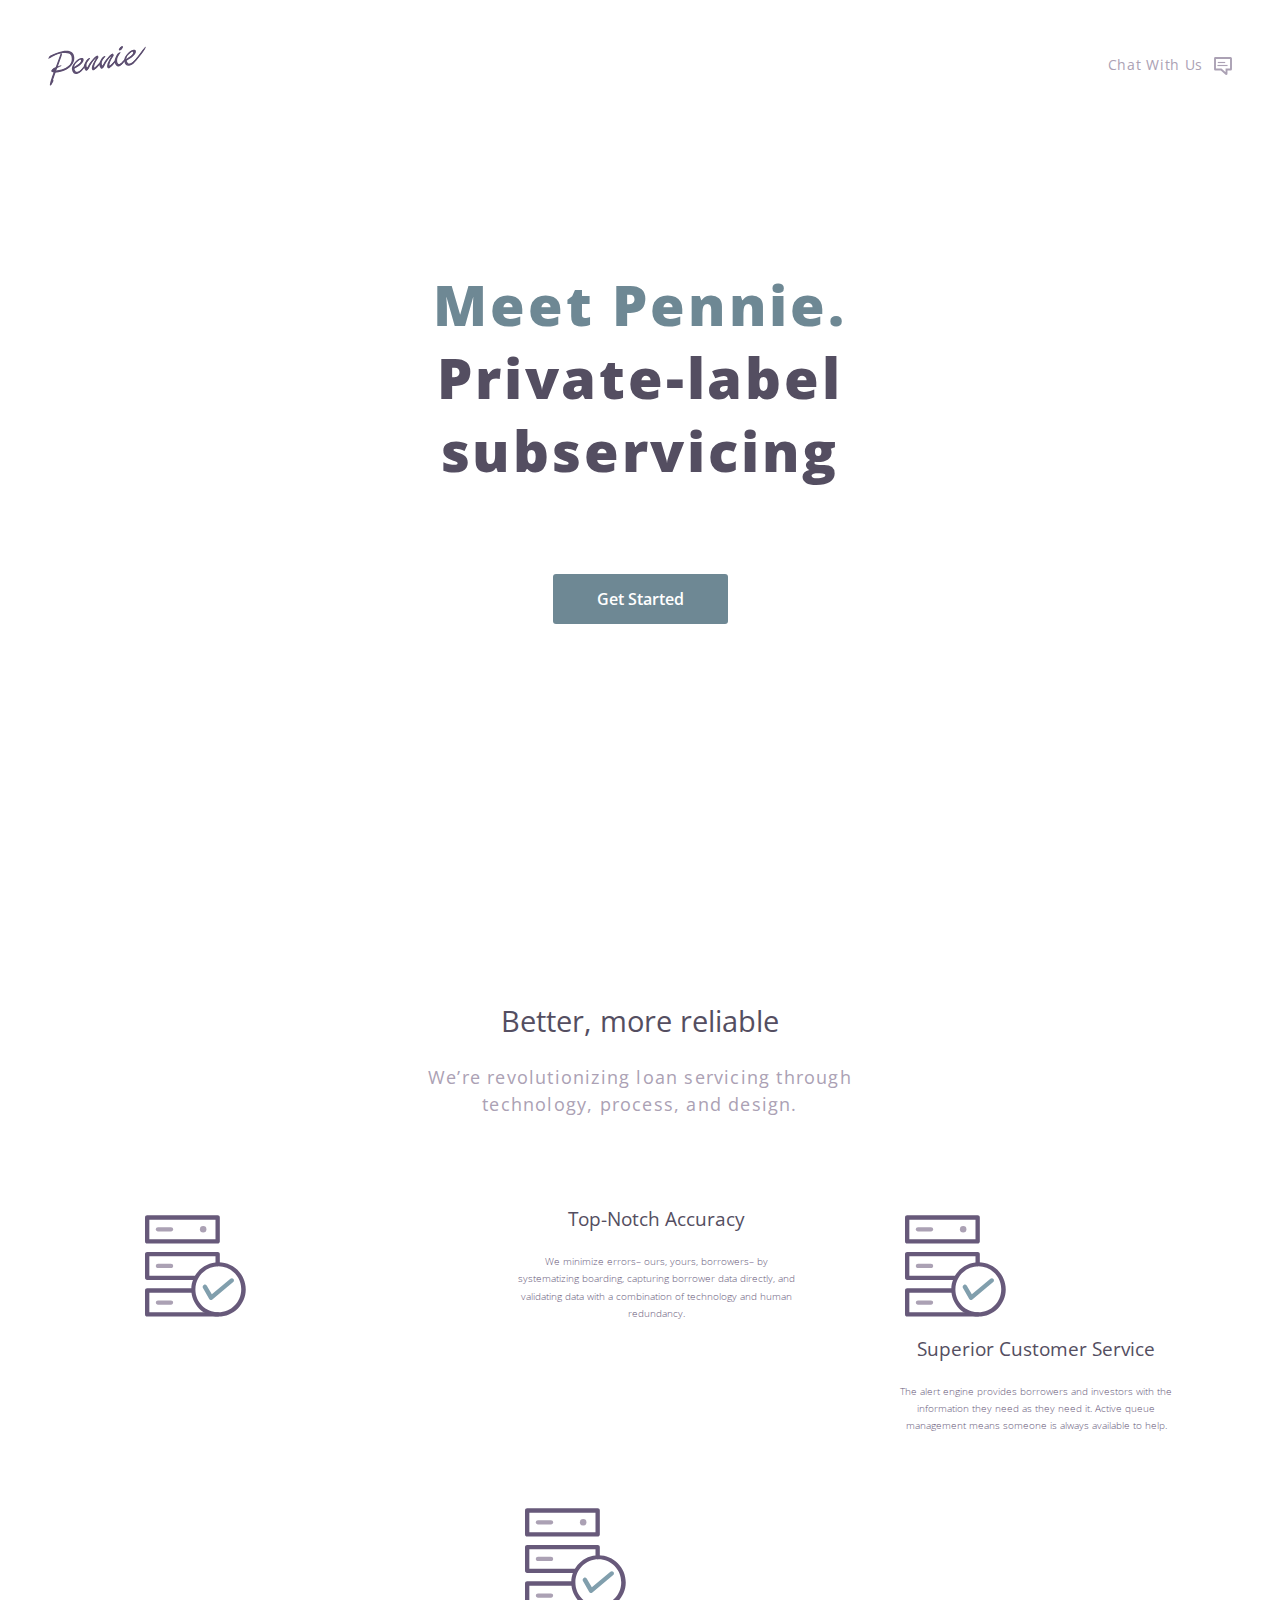
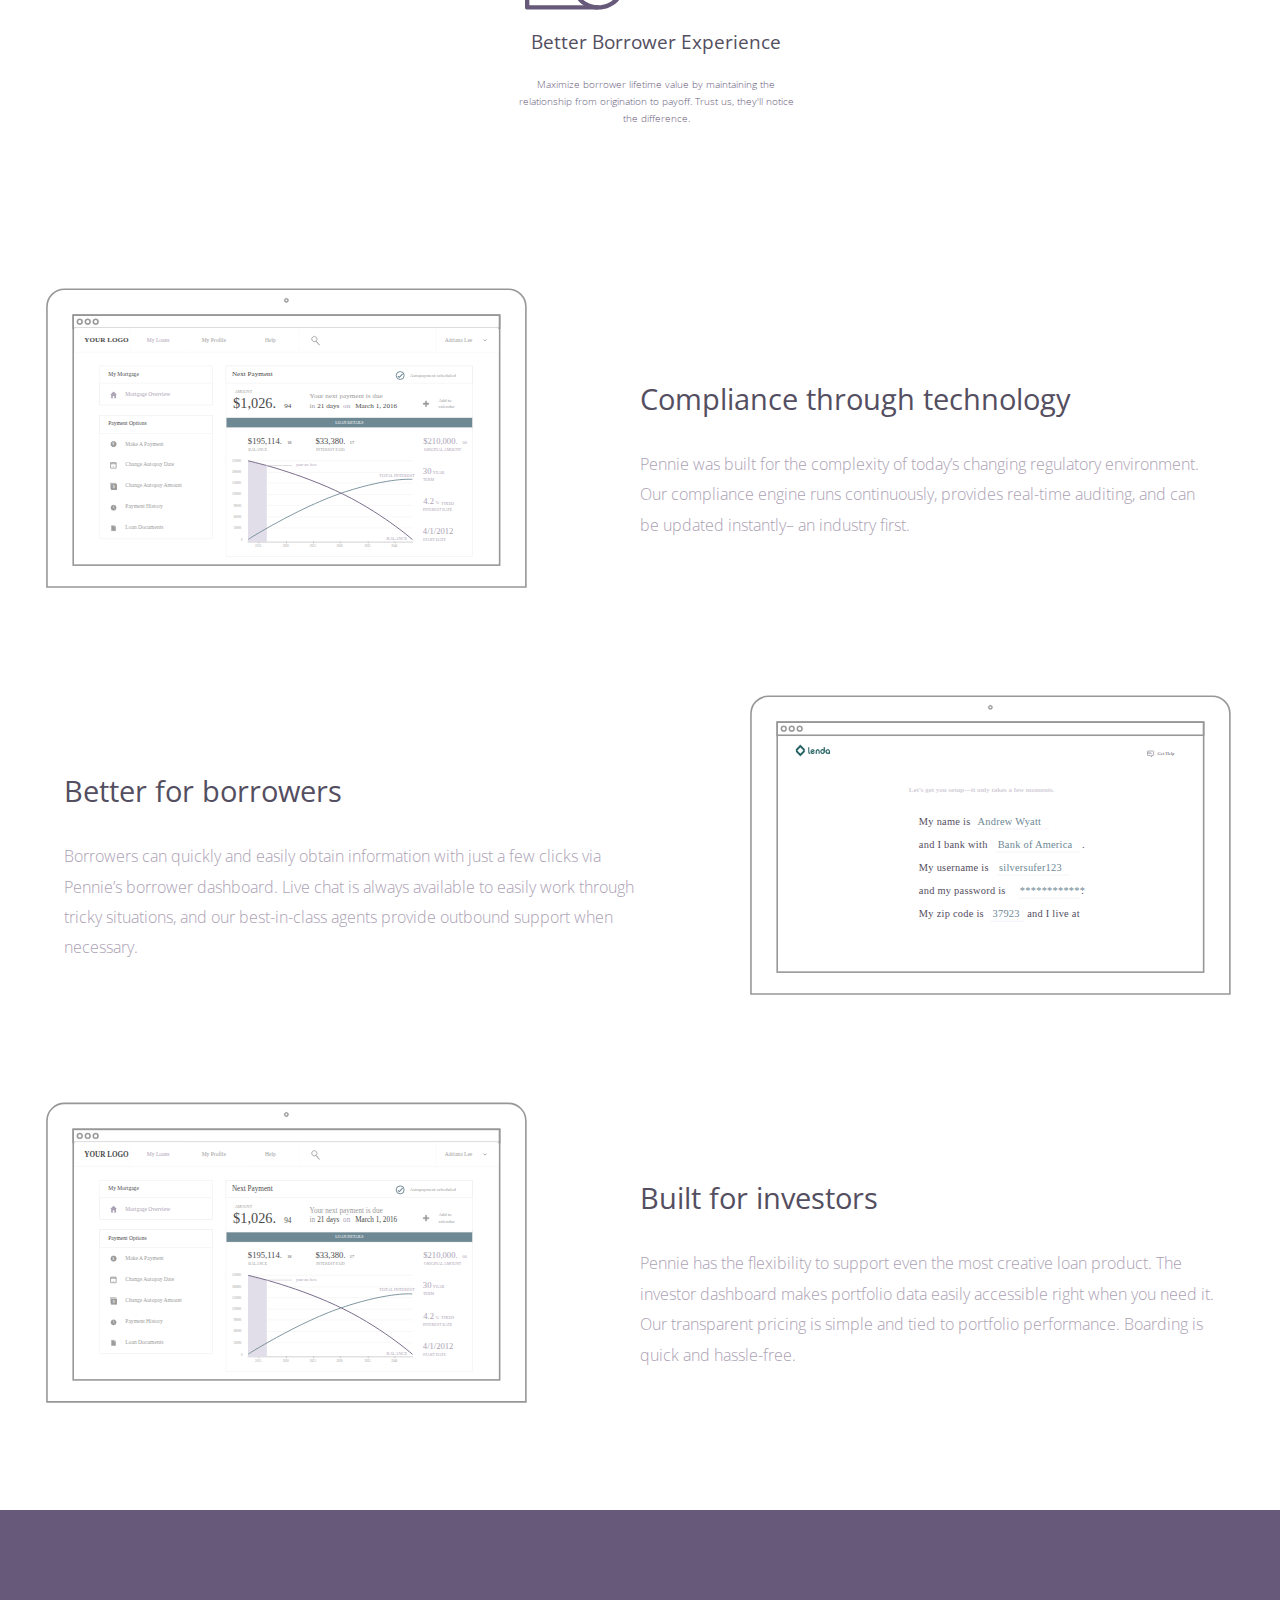
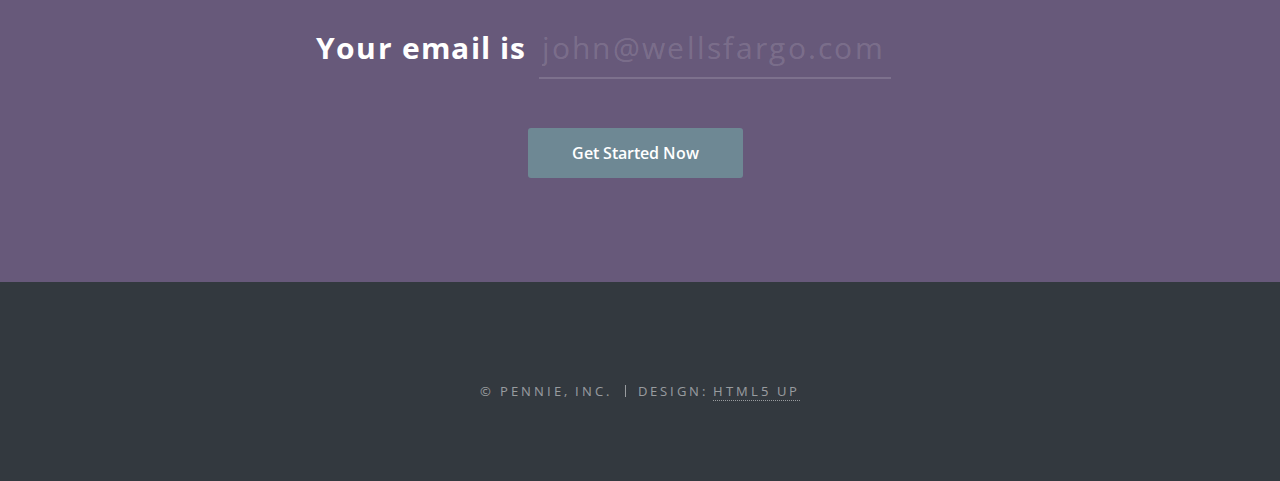
==== commit 7532ea10: "trying spacing" ====
--- a/index.html
+++ b/index.html
@@ -64,6 +64,8 @@
 							<ul class="page2">
 								<li>
 									<div class="image"><img src="images/accuracy_icon.svg" alt="" /></div>
+								</li>
+								<li>
 									<h4>Top-Notch Accuracy</h4>
 									<h5>We minimize errors– ours, yours, borrowers– by systematizing boarding, capturing borrower data directly, and validating data with a combination of technology and human redundancy.</h5>
 								</li>
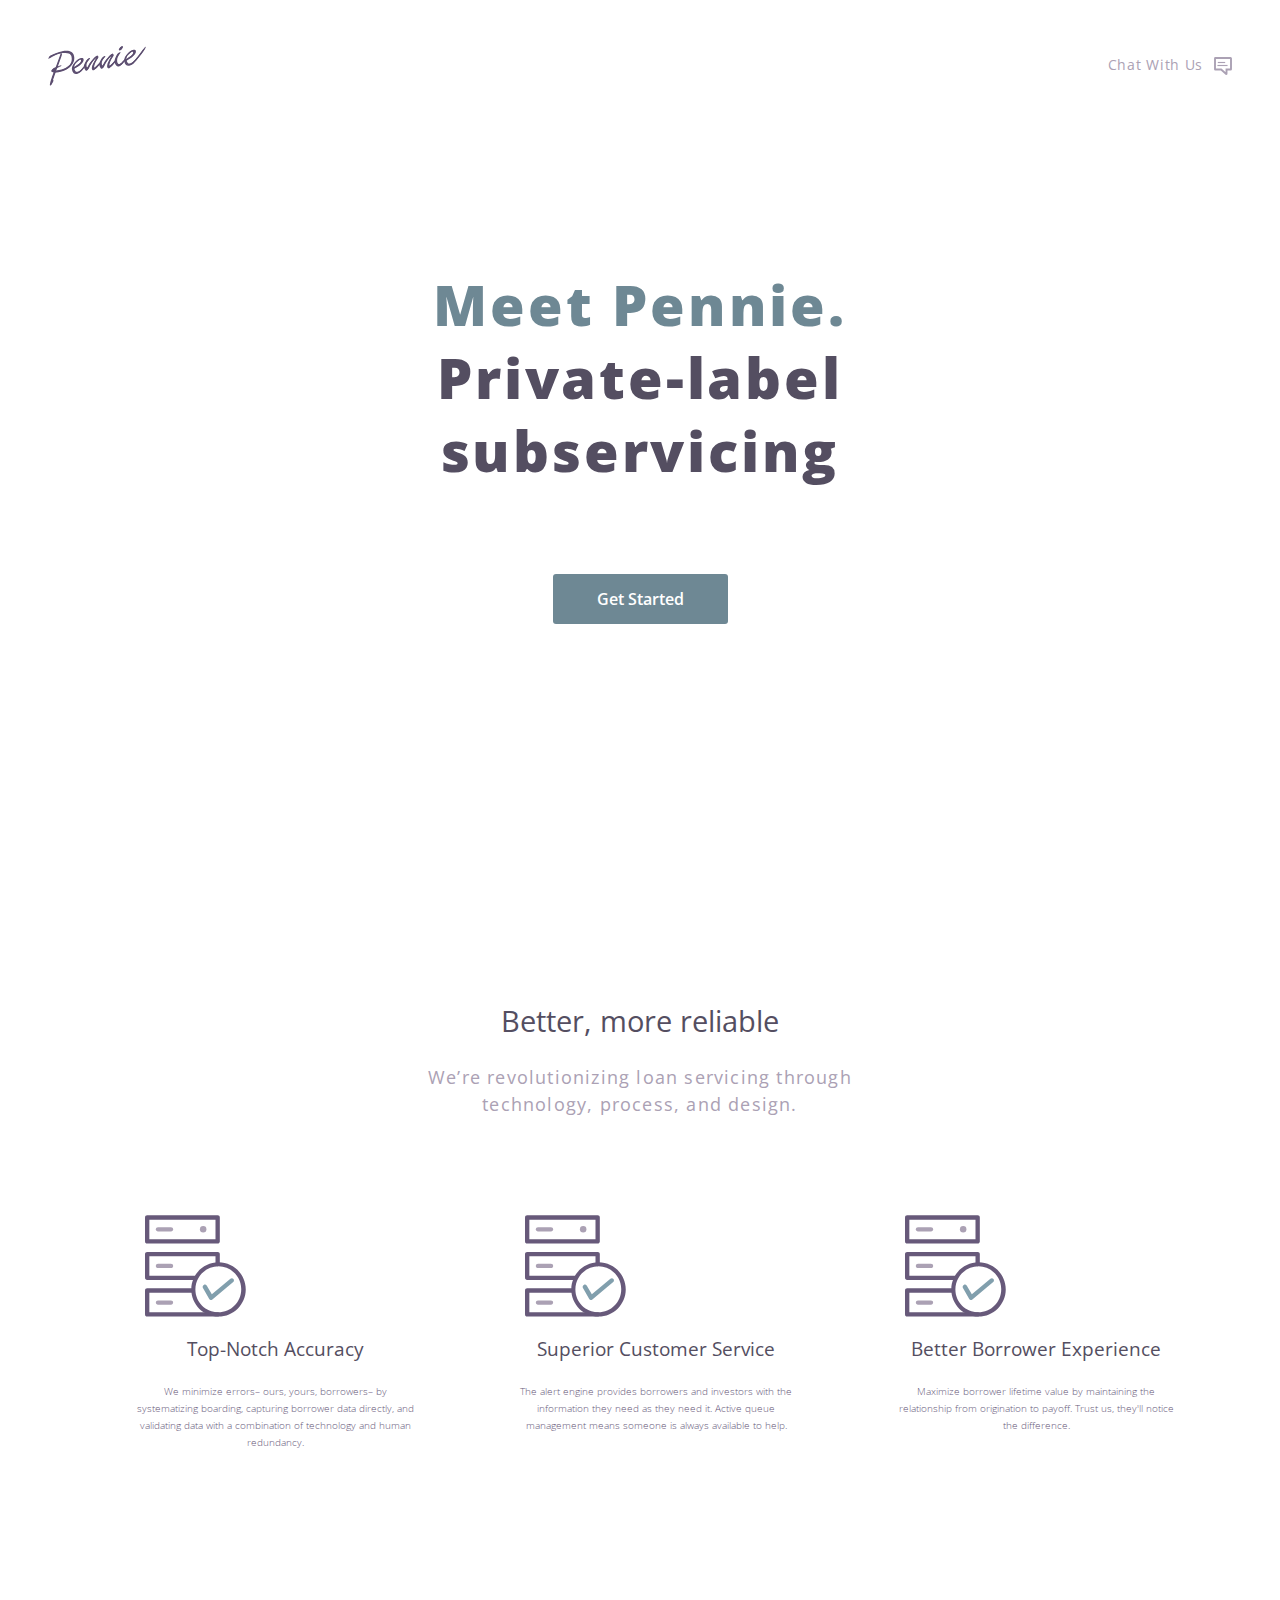
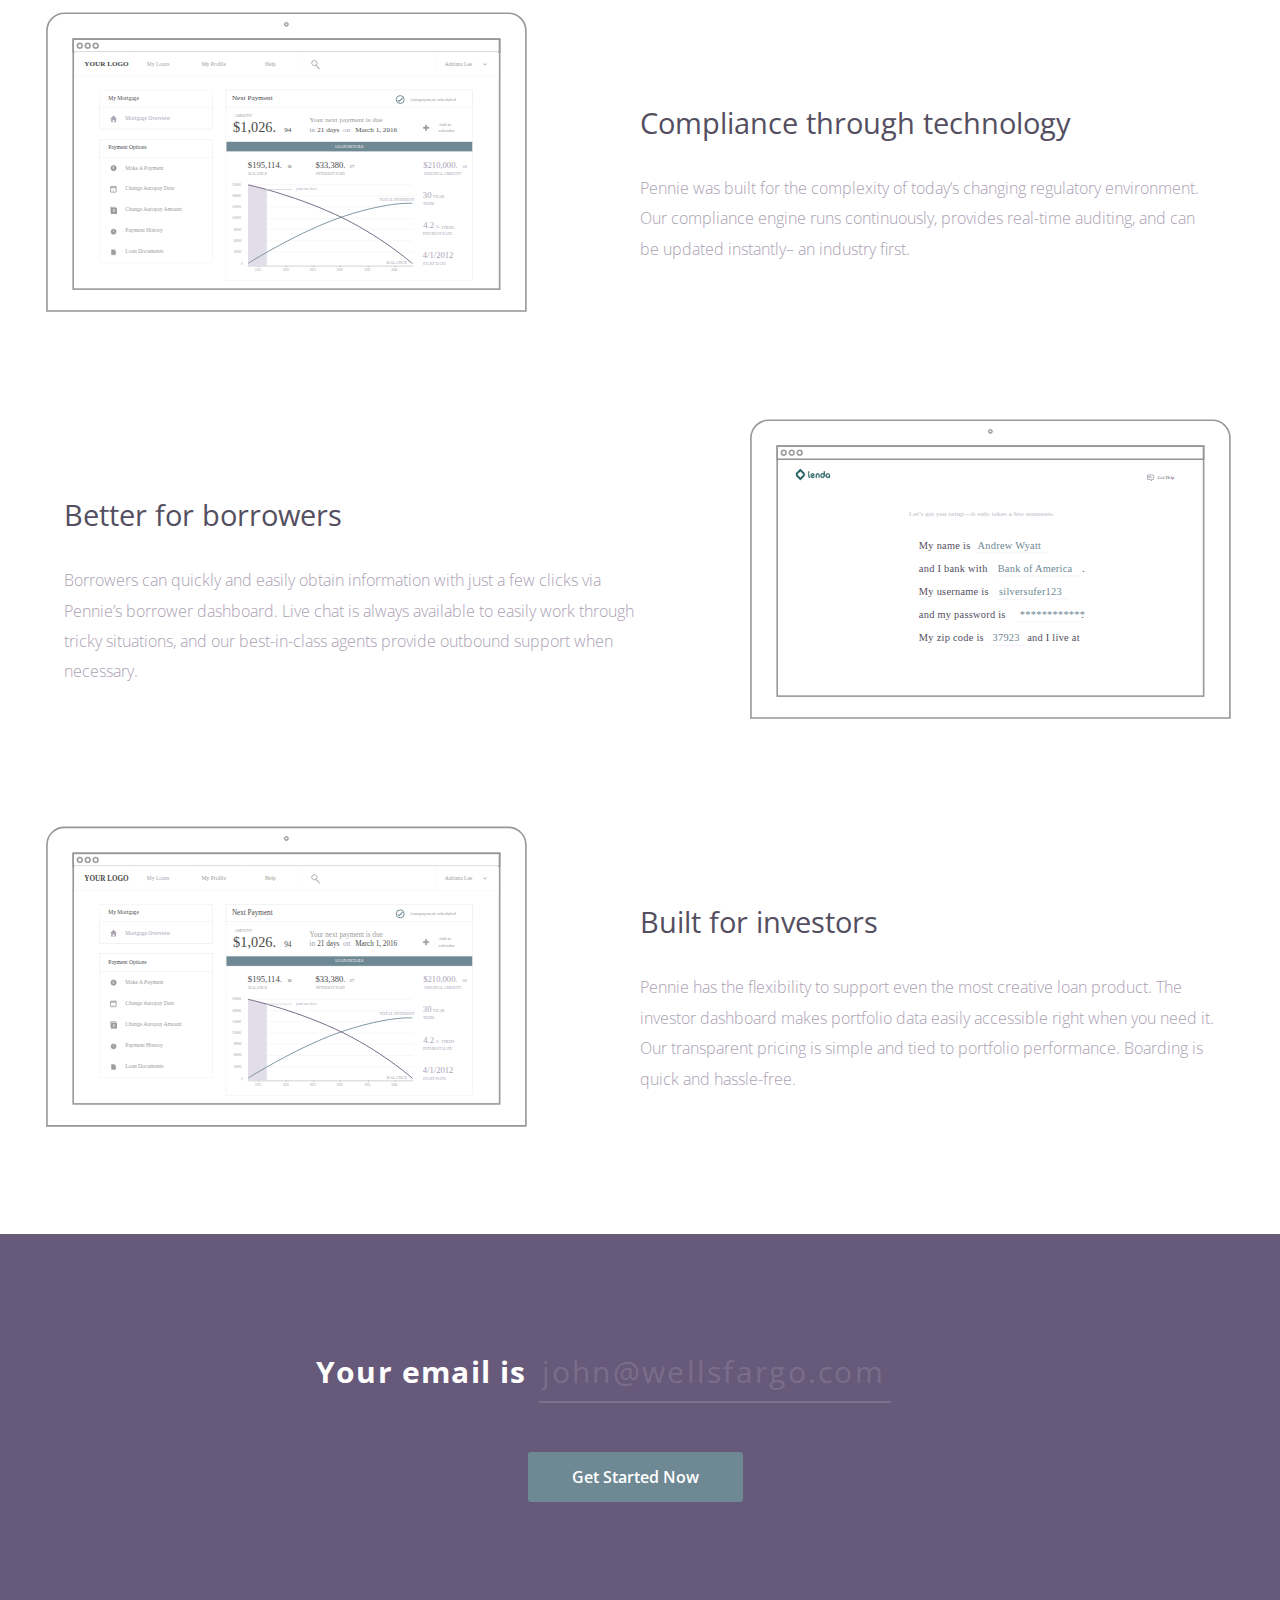
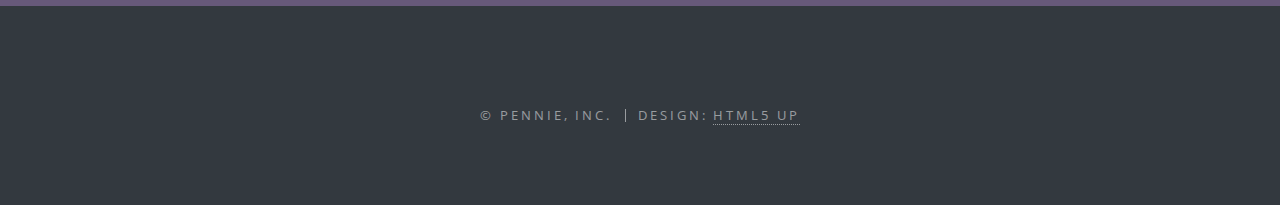
==== commit 0785d5ed: "fixed spacing" ====
--- a/index.html
+++ b/index.html
@@ -64,8 +64,6 @@
 							<ul class="page2">
 								<li>
 									<div class="image"><img src="images/accuracy_icon.svg" alt="" /></div>
-								</li>
-								<li>
 									<h4>Top-Notch Accuracy</h4>
 									<h5>We minimize errors– ours, yours, borrowers– by systematizing boarding, capturing borrower data directly, and validating data with a combination of technology and human redundancy.</h5>
 								</li>
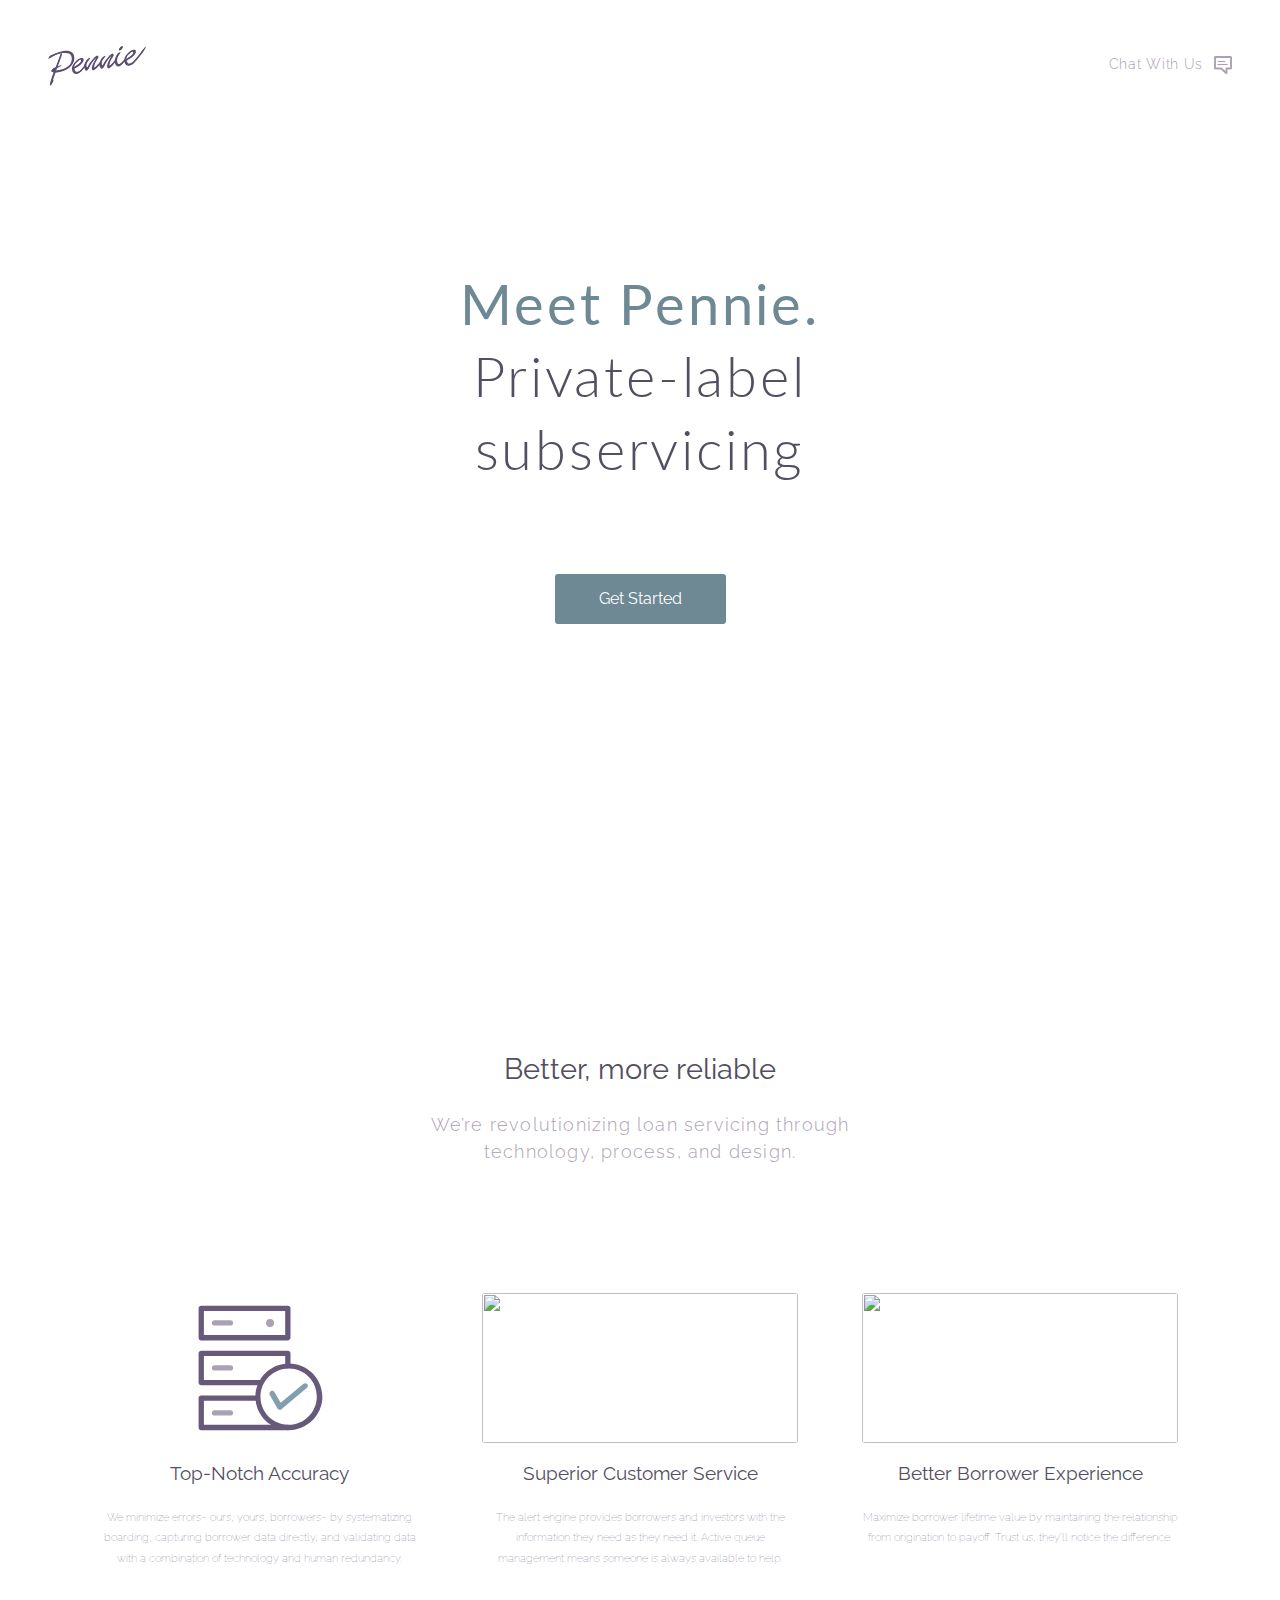
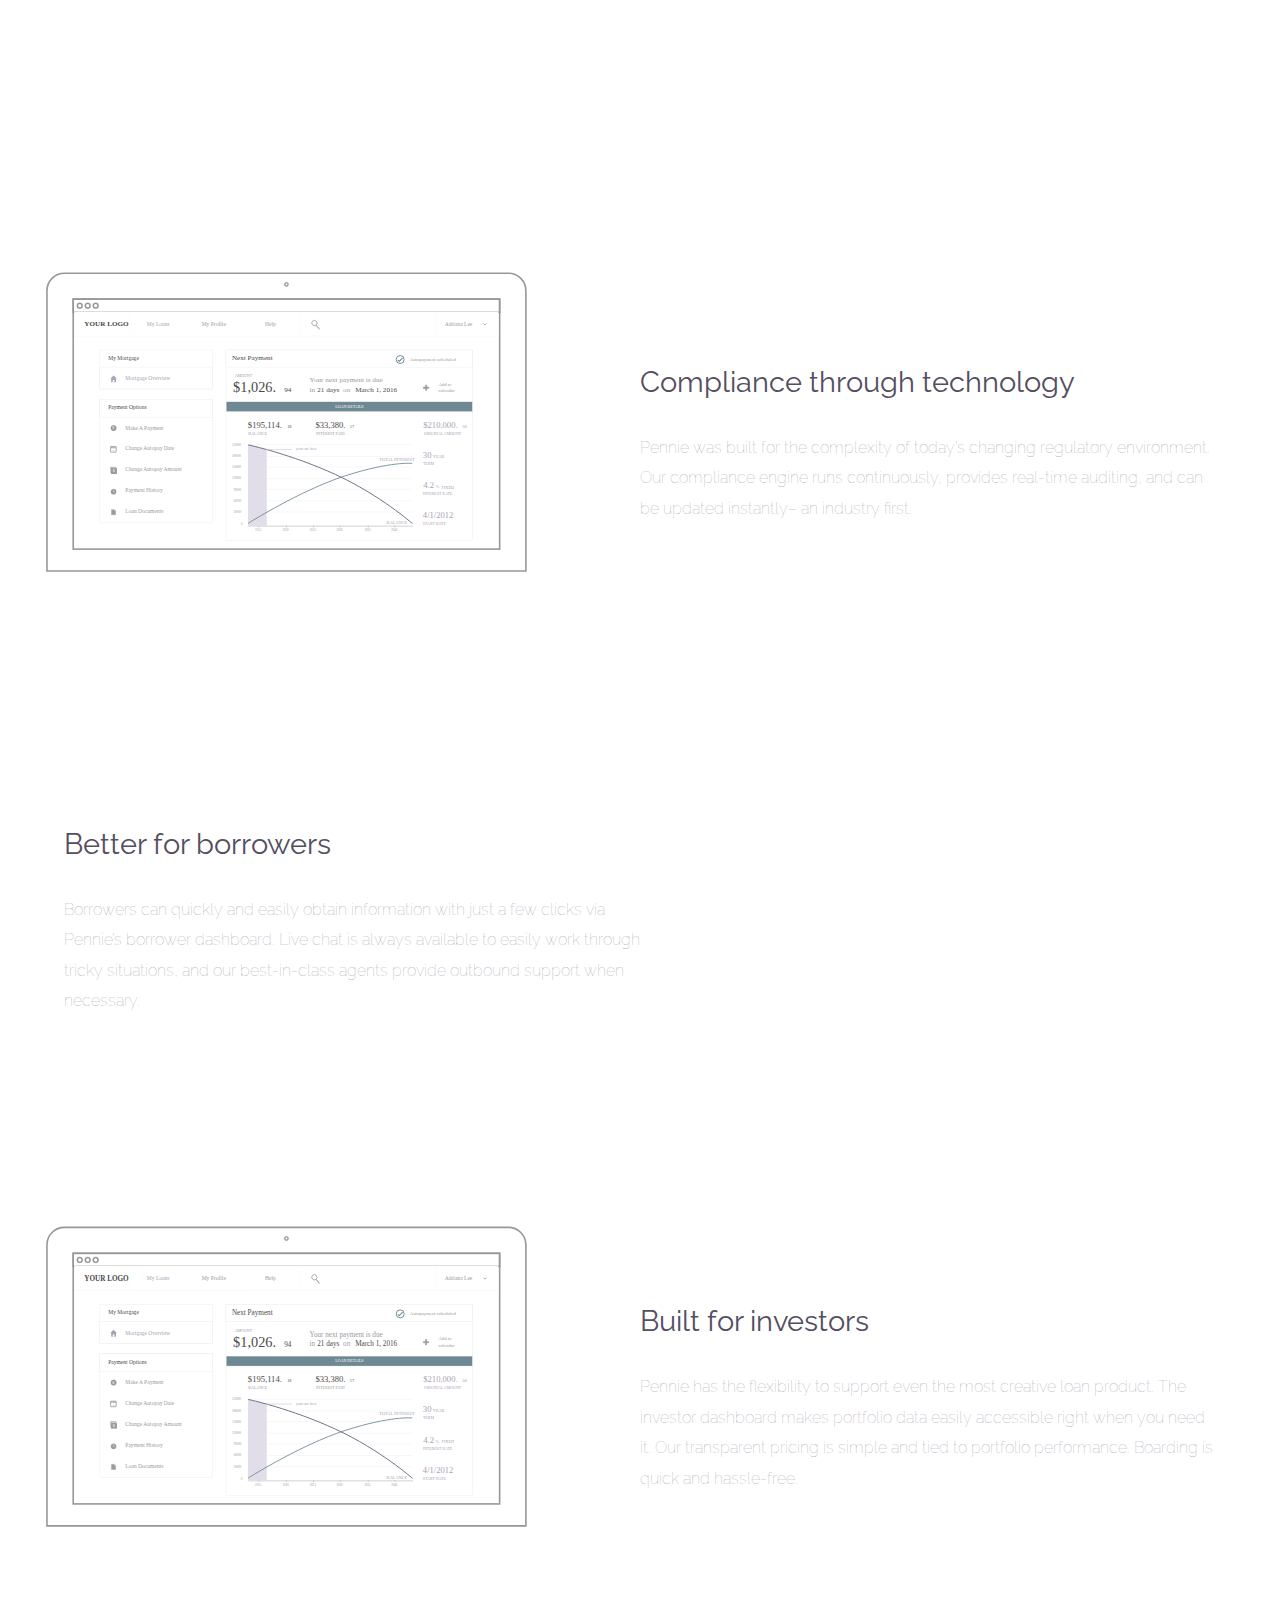
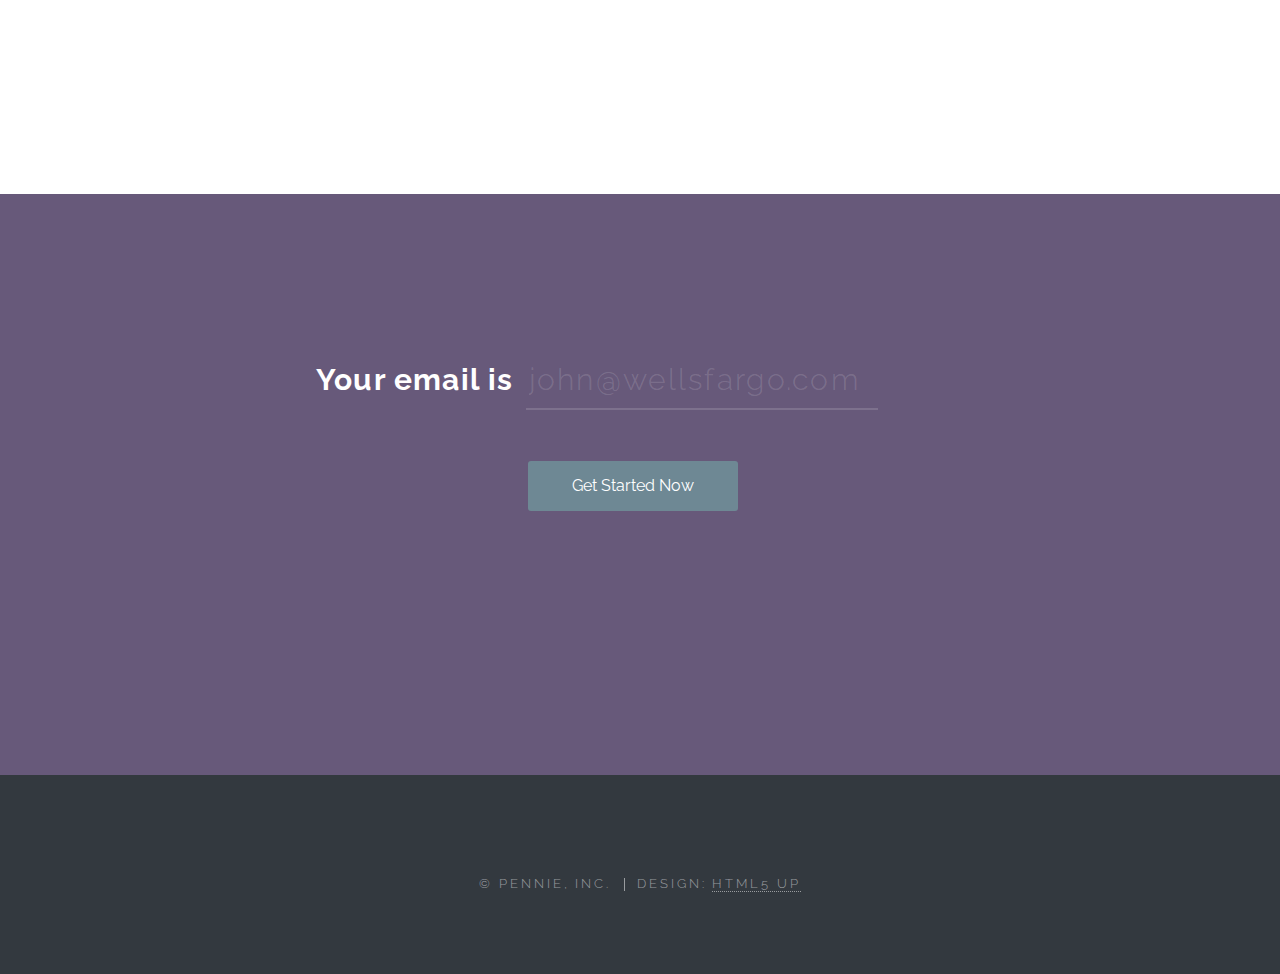
==== commit 00ca3697: "adding borrower image" ====
--- a/index.html
+++ b/index.html
@@ -43,8 +43,8 @@
 				<!-- Banner -->
 					<section id="banner">
 						<div class="inner">
-							<h1 style="margin: 0">Meet Pennie.</h1>
-							<h1 style="color: #544E61">Private-label<br />
+							<h1 style="margin: 0; font-weight:400">Meet Pennie.</h1>
+							<h1 style="color: #544E61;  font-weight:300">Private-label<br />
 							subservicing</h1>
 							<ul class="actions">
 								<li><a href="#cta" class="button special">Get Started</a></li>
@@ -63,17 +63,17 @@
 							</header>
 							<ul class="page2">
 								<li>
-									<div class="image"><img src="images/accuracy_icon.svg" alt="" /></div>
+									<div class="icon1"><img src="images/accuracy_icon.svg" alt="" /></div>
 									<h4>Top-Notch Accuracy</h4>
 									<h5>We minimize errors– ours, yours, borrowers– by systematizing boarding, capturing borrower data directly, and validating data with a combination of technology and human redundancy.</h5>
 								</li>
 								<li>
-									<div class="image"><img src="images/accuracy_icon.svg" alt="" /></div>
+									<div class="icon2"><img src="images/service_icon.svg" alt="" /></div>
 									<h4>Superior Customer Service</h4>
 									<h5>The alert engine provides borrowers and investors with the information they need as they need it. Active queue management means someone is always available to help.</h5>
 								</li>
 								<li >
-									<div class="image"><img src="images/accuracy_icon.svg" alt="" /></div>
+									<div class="icon3"><img src="images/better_experience.svg" alt="" /></div>
 									<h4>Better Borrower Experience</h4>
 									<h5>Maximize borrower lifetime value by maintaining the relationship from origination to payoff. Trust us, they'll notice the difference.</h5>
 								</li>
@@ -95,7 +95,7 @@
 								<h3>Better for borrowers</h3>
 								<h5>Borrowers can quickly and easily obtain information with just a few clicks via Pennie’s borrower dashboard. Live chat is always available to easily work through tricky situations, and our best-in-class agents provide outbound support when necessary.</h5>
 							</div>
-							<div class="image"><img src="images/pic02.svg" alt="" /></div>
+							<div class="image"><img src="images/borrower.svg" alt="" /></div>
 						</section>
 						<section class="spotlight">
 							<div class="content">
--- a/assets/css/main.css
+++ b/assets/css/main.css
@@ -1,5 +1,5 @@
 @import url(font-awesome.min.css);
-@import url("https://fonts.googleapis.com/css?family=Open+Sans:400,600,300");
+@import url(https://fonts.googleapis.com/css?family=Raleway:400,300|Lato:300,400,700);
 
 /*
 	Spectral by HTML5 UP
@@ -1412,9 +1412,9 @@
 
 	body, input, select, textarea {
 		color: #fff;
-		font-family: "Open Sans", Helvetica, sans-serif;
+		font-family: "Raleway", Helvetica, sans-serif;
 		font-size: 15pt;
-		font-weight: 400;
+		font-weight: 300;
 		letter-spacing: 0.075em;
 		line-height: 1.65em;
 	}
@@ -1489,6 +1489,7 @@
 		font-weight: 800;
 		letter-spacing: 0.05em;
 		line-height: 1.3em;
+		font-family: Lato;
 		font-size:3.5em;
 		margin: 0 0 1em 0;
 	}
@@ -1641,7 +1642,7 @@
 	}
 
 	header.major {
-		margin: 0 0 3.5em 0;
+		margin: 0 auto 6em auto;
 	}
 
 		header.major h2, header.major h3, header.major h4, header.major h5, header.major h6 {
@@ -1906,6 +1907,10 @@
 		.icon:before {
 			-moz-osx-font-smoothing: grayscale;
 			-webkit-font-smoothing: antialiased;
+			background-image: url("images/chat_logo.svg");
+			background-position: right center;
+			background-repeat: no-repeat;
+			content: '';
 			font-family: FontAwesome;
 			font-style: normal;
 			font-weight: normal;
@@ -2012,6 +2017,36 @@
 		display: inline-block;
 		position: relative;
 	}
+	
+	.icon1 img{
+		border-radius: 3px;
+ 		border: 0;
+		display: block;
+		position: relative;
+		width:100%;
+		height: 150px;
+		margin-bottom: 1em;
+	}
+	
+	.icon2 img{
+		border-radius: 3px;
+		border: 0;
+		display: block;
+		position: relative;
+		width:100%;
+		height: 150px;
+		margin-bottom: 1em;
+	}
+	
+	.icon3 img{
+		border-radius: 3px;
+		border: 0;
+		display: block;
+		position: relative;
+		width:100%;
+		height: 150px;
+		margin-bottom: 1em;
+	}
 
 		.image img {
 			border-radius: 3px;
@@ -2047,6 +2082,22 @@
 			.image.fit img {
 				width: 100%;
 			}
+			
+		@media screen and (max-width: 736px) {
+
+			.icon1 img{
+				height: 80px;
+			}
+			
+			.icon2 img{
+				height: 80px;
+			}
+			
+			.icon3 img{
+				height: 80px;
+			}
+
+		}
 
 /* List */
 
@@ -2578,6 +2629,7 @@
 			display:block;
 			width: 100%;
 			float: none;
+			padding:0;
 			}
 		}
 
@@ -2603,9 +2655,8 @@
 		cursor: pointer;
 		display: inline-block;
 		font-size: 1em;
-		font-weight: 600;
 		height: 3.125em;
-		font-weight: 600;
+		font-weight: 400;
 		letter-spacing: 0em;
 		line-height: 3.125em;
 		padding: 0 2.75em;
@@ -2871,7 +2922,7 @@
 	}
 
 		.page2 li {
-			padding: 2em 2em 2em 4em ;
+			padding: 2em 2em 2em 2em ;
 			display: block;
 			position: relative;
 			text-align: left;
@@ -3115,14 +3166,17 @@
 
 		.spotlight:nth-child(1) {
 			background-color: #fff;
+			padding-bottom: 10em;
 		}
 
 		.spotlight:nth-child(2) {
 			background-color: #fff;
+			padding-bottom: 10em;
 		}
 
 		.spotlight:nth-child(3) {
 			background-color: #fff;
+			padding-bottom: 10em;
 		}
 
 		.spotlight:nth-child(4) {
@@ -3193,18 +3247,155 @@
 			.spotlight .content {
 				padding: 3em 2em 1em 2em ;
 			}
-
-		}
-
+			
+			.spotlight:nth-child(1) {
+				padding-bottom: 0;
+			}
+			
+			.spotlight:nth-child(2) {
+				padding-bottom: 0;
+			}
+			
+			.spotlight:nth-child(3) {
+				padding-bottom: 0;
+			}
+		}
+
+/* compliance */
+
+	.compliance {
+		-moz-align-items: center;
+		-webkit-align-items: center;
+		-ms-align-items: center;
+		align-items: center;
+		display: -moz-flex;
+		display: -webkit-flex;
+		display: -ms-flex;
+		display: flex;
+	}
+
+		.compliance .image {
+			-moz-order: 1;
+			-webkit-order: 1;
+			-ms-order: 1;
+			order: 1;
+			border-radius: 0;
+			width: 40%;
+		}
+
+			.compliance .image img {
+				border-radius: 0;
+				width: 100%;
+			}
+
+		.compliance .content {
+			padding: 2em 4em 0.1em 4em ;
+			-moz-order: 2;
+			-webkit-order: 2;
+			-ms-order: 2;
+			order: 2;
+			max-width: 48em;
+			width: 60%;
+		}
+
+		.compliance:nth-child(2n) {
+			-moz-flex-direction: row-reverse;
+			-webkit-flex-direction: row-reverse;
+			-ms-flex-direction: row-reverse;
+			flex-direction: row-reverse;
+		}
+
+		.compliance:nth-child(1) {
+			background-color: #fff;
+		}
+
+		.compliance:nth-child(2) {
+			background-color: #fff;
+		}
+
+		.compliance:nth-child(3) {
+			background-color: #fff;
+		}
+
+		.compliance:nth-child(4) {
+			background-color: rgba(0, 0, 0, 0.3);
+		}
+
+		.compliance:nth-child(5) {
+			background-color: rgba(0, 0, 0, 0.375);
+		}
+
+		.compliance:nth-child(6) {
+			background-color: rgba(0, 0, 0, 0.45);
+		}
+
+		.compliance:nth-child(7) {
+			background-color: rgba(0, 0, 0, 0.525);
+		}
+
+		.compliance:nth-child(8) {
+			background-color: rgba(0, 0, 0, 0.6);
+		}
+
+		.compliance:nth-child(9) {
+			background-color: rgba(0, 0, 0, 0.675);
+		}
+
+		.compliance:nth-child(10) {
+			background-color: rgba(0, 0, 0, 0.75);
+		}
+
+		@media screen and (max-width: 1280px) {
+
+			.compliance .image {
+				width: 45%;
+			}
+
+			.compliance .content {
+				width: 55%;
+			}
+
+		}
+
+		@media screen and (max-width: 980px) {
+
+			.compliance {
+				display: block;
+			}
+
+				.compliance br {
+					display: none;
+				}
+
+				.compliance .image {
+					width: 100%;
+				}
+
+				.compliance .content {
+					padding: 4em 3em 2em 3em ;
+					max-width: none;
+					text-align: center;
+					width: 100%;
+				}
+
+		}
+
+		@media screen and (max-width: 736px) {
+
+			.compliance .content {
+				padding: 3em 2em 1em 2em ;
+			}
+
+		}
 /* Wrapper */
 
 	.wrapper {
-		padding: 6em 0 4em 0 ;
+		padding: 4em 0 4em 0 ;
 	}
 
 		.wrapper > .inner {
-			width: 60em;
-			margin: 0 auto;
+			width: 90%;
+			margin: 5em auto 10em auto;
 		}
 
 			@media screen and (max-width: 1280px) {
@@ -3262,7 +3453,7 @@
 			
 			.wrapper.style1 h5 {
 				color: #67597A;
-				font-size: .6em;
+				font-size: .7em;
 				margin:0;
 				text-align: center;
 				padding:0;
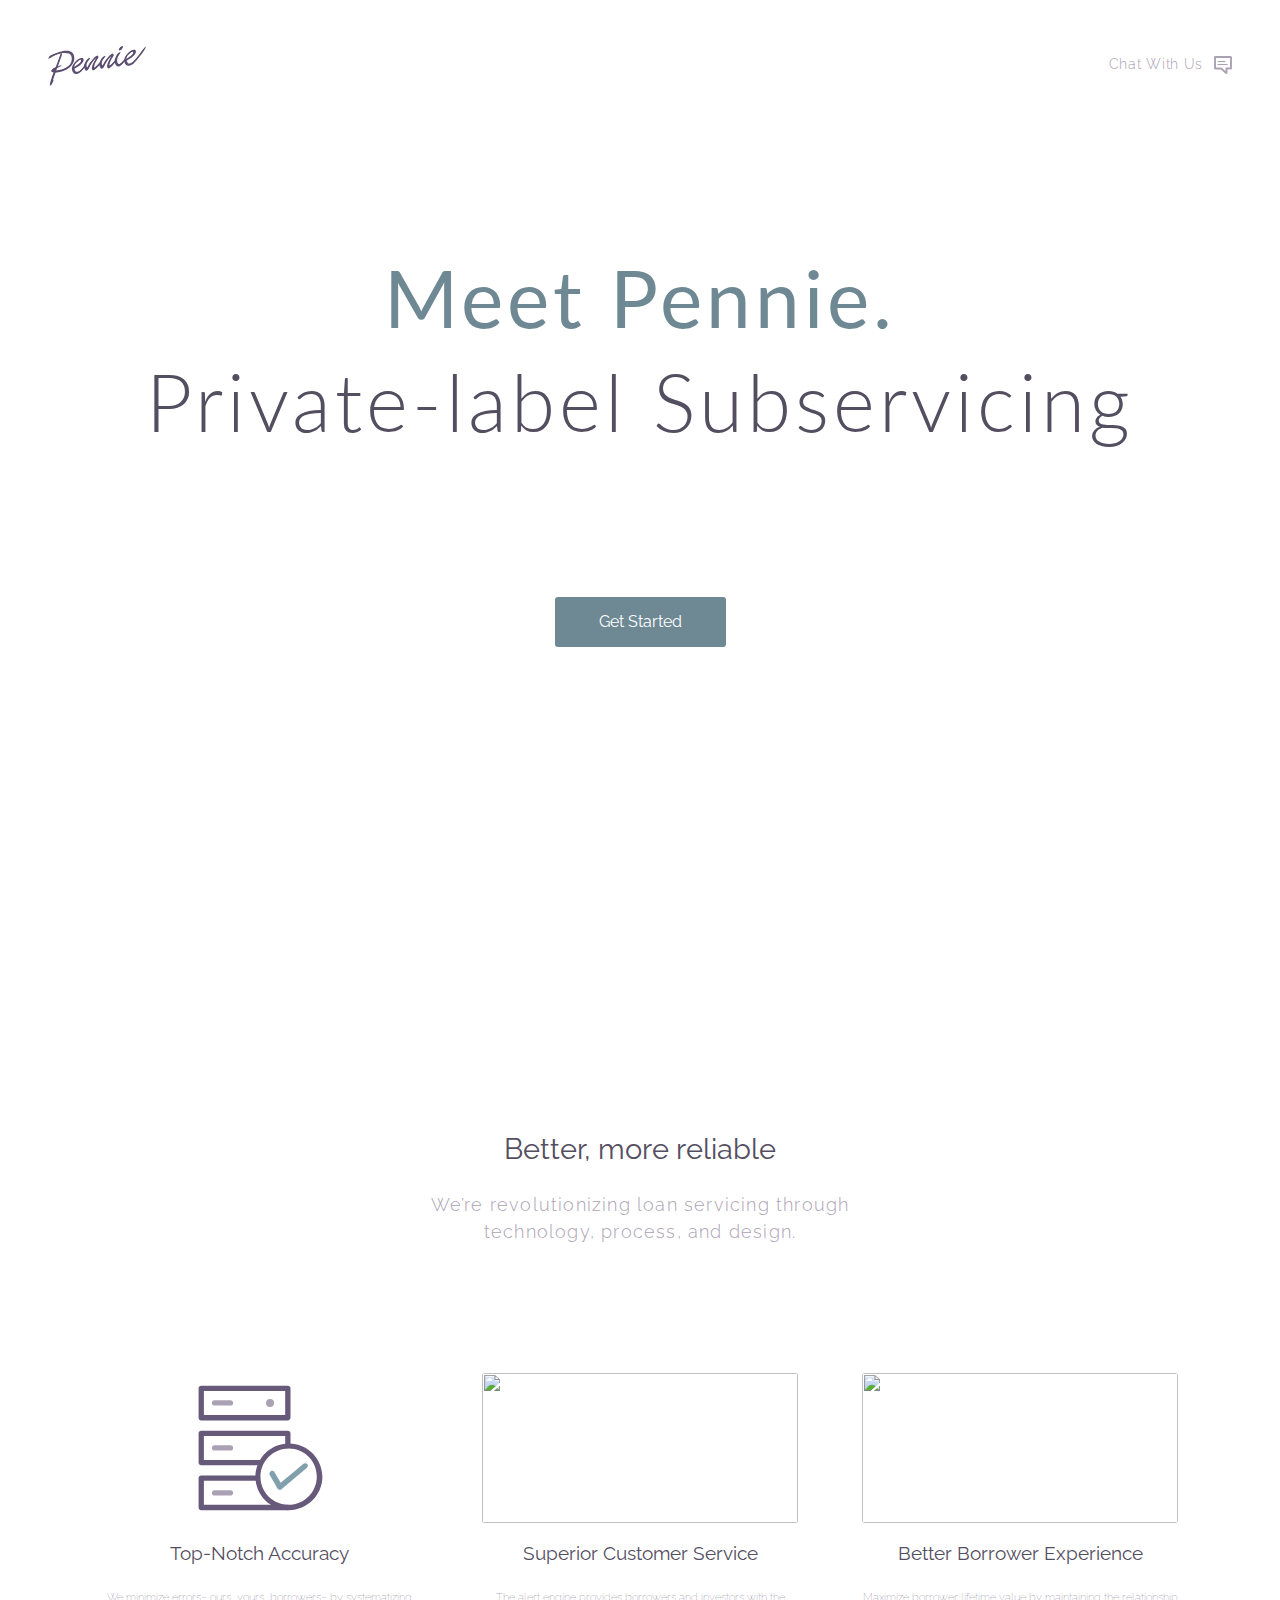
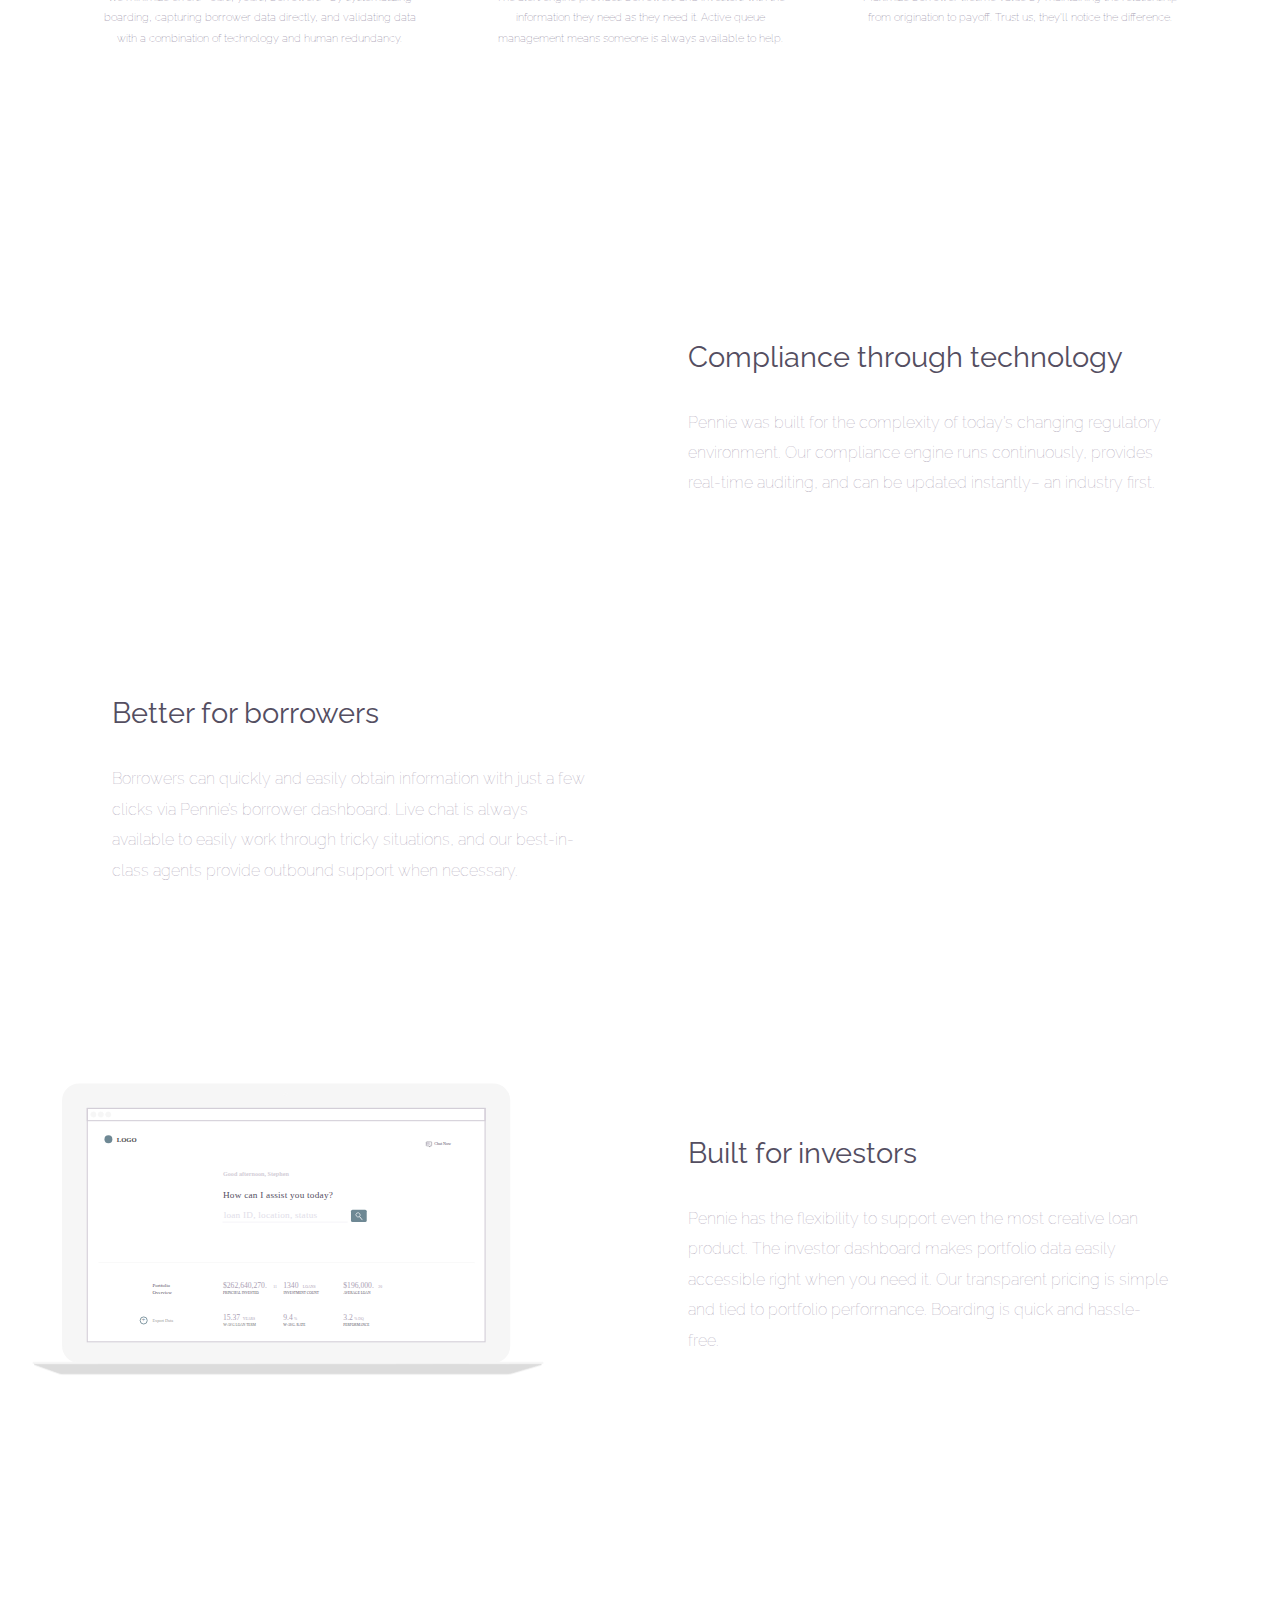
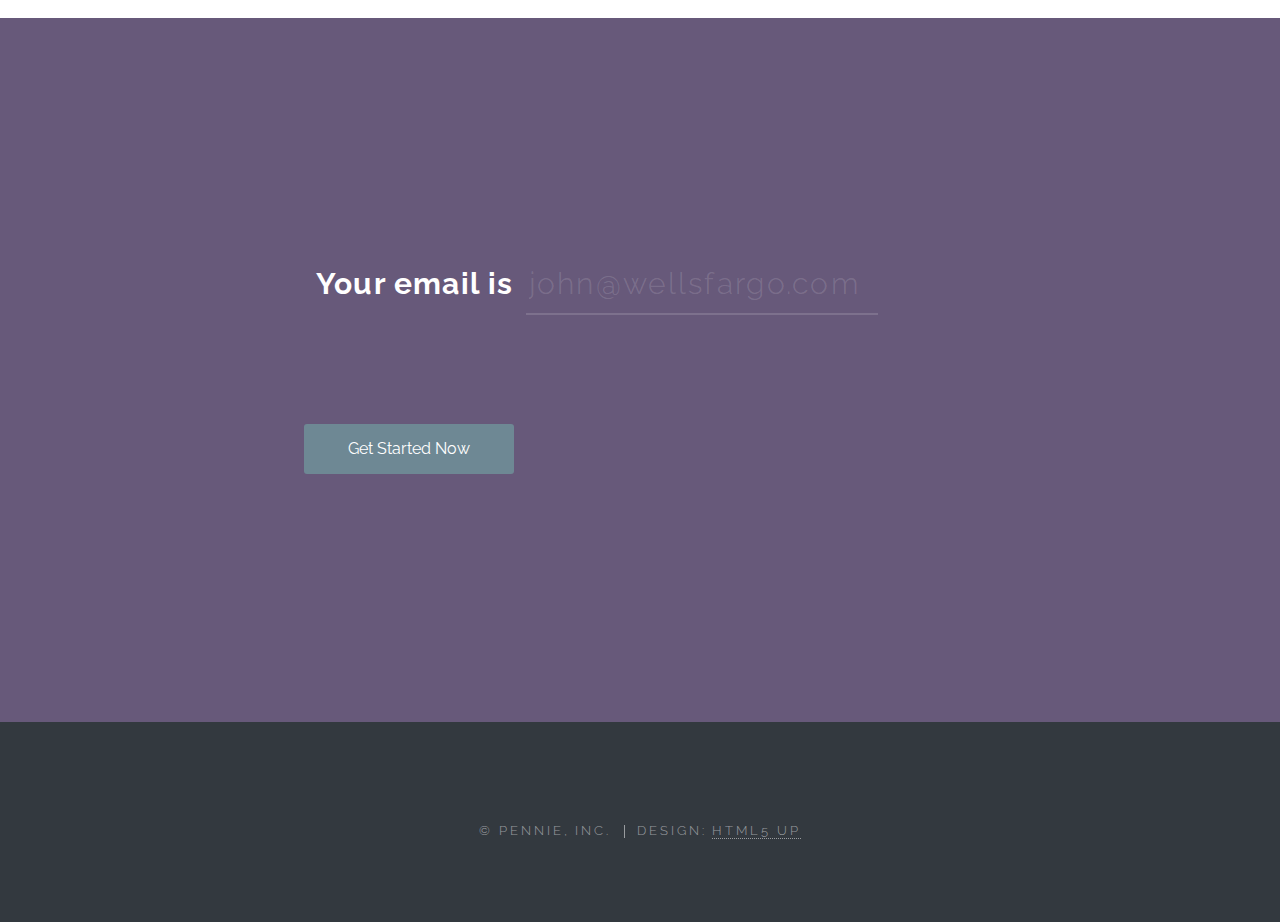
==== commit 386ca8f0: "button tweak" ====
--- a/index.html
+++ b/index.html
@@ -6,7 +6,7 @@
 -->
 <html>
 	<head>
-		<title>Spectral by HTML5 UP</title>
+		<title>Meet Pennie</title>
 		<meta charset="utf-8" />
 		<meta name="viewport" content="width=device-width, initial-scale=1" />
 		<!--[if lte IE 8]><script src="assets/js/ie/html5shiv.js"></script><![endif]-->
@@ -44,8 +44,7 @@
 					<section id="banner">
 						<div class="inner">
 							<h1 style="margin: 0; font-weight:400">Meet Pennie.</h1>
-							<h1 style="color: #544E61;  font-weight:300">Private-label<br />
-							subservicing</h1>
+							<h1 style="color: #544E61;  font-weight:300">Private-label Subservicing</h1>
 							<ul class="actions">
 								<li><a href="#cta" class="button special">Get Started</a></li>
 							</ul>
@@ -88,7 +87,7 @@
 								<h3>Compliance through technology</h3>
 								<h5>Pennie was built for the complexity of today’s changing regulatory environment. Our compliance engine runs continuously, provides real-time auditing, and can be updated instantly– an industry first.</h5>
 							</div>
-							<div class="image"><img src="images/pic01.svg" alt="" /></div>
+							<div class="image"><img src="images/compliance.svg" alt="" /></div>
 						</section>
 						<section class="spotlight">
 							<div class="content">
@@ -102,7 +101,7 @@
 								<h3>Built for investors</h3>
 								<h5>Pennie has the flexibility to support even the most creative loan product. The investor dashboard makes portfolio data easily accessible right when you need it. Our transparent pricing is simple and tied to portfolio performance. Boarding is quick and hassle-free.</h5>
 							</div>
-							<div class="image"><img src="images/pic01.svg" alt="" /></div>
+							<div class="image"><img src="images/investor.svg" alt="" /></div>
 						</section>
 					</section>
 			
@@ -160,14 +159,14 @@
 												</tr>
 											</table>
 										</div>
-										<ul class="actions">
-											<li><a href="" class="button submit">Get Started Now</a></li>
-										</ul>
 									</form>
 						<!--	<ul class="actions vertical">
 								<li><a href="#" class="button fit special">Activate</a></li>
 								<li><a href="#" class="button fit">Learn More</a></li>
 							</ul> -->
+							<ul class="actions">
+								<li><a href="" class="button submit">Get Started Now</a></li>
+							</ul>
 						</div>	
 						</div>
 					</section>
--- a/assets/css/main.css
+++ b/assets/css/main.css
@@ -85,6 +85,8 @@
 
 	.row.uniform > * > :last-child {
 		margin-bottom: 0;
+		width: 27%;
+		margin: auto;
 	}
 
 	.row.\30 \25 > * {
@@ -1490,17 +1492,28 @@
 		letter-spacing: 0.05em;
 		line-height: 1.3em;
 		font-family: Lato;
-		font-size:3.5em;
+		font-size: 5em;
 		margin: 0 0 1em 0;
 	}
 
+		@media screen and (max-width: 980px) {
+			
+			h1 {
+				line-height: 1.5em;
+				font-weight: bold;
+				margin: 0 0 1em ;
+				font-size: 3.1em;
+			}
+			
+		}
+		
 		@media screen and (max-width: 736px) {
 
 			h1 {
-				font-size 3.1em;
 				line-height: 1.5em;
 				font-weight: bold;
 				margin: 0 0 1em 0;
+				font-size 3.1em;
 				
 			}
 
@@ -2174,9 +2187,9 @@
 		}
 
 			ul.actions li {
-				display: inline-block;
-				padding: 2em 1.5em 0 0;
-				vertical-align: middle;
+				    display: block;
+				    padding: 4em 1.5em 0 0;
+				    vertical-align: middle;
 			}
 
 				ul.actions li:last-child {
@@ -2282,17 +2295,28 @@
 		}
 
 			form .field.half {
-				width: 50%;
+				width: 25%;
 				float: left;
 				padding: 0 0 0 0.75em;
 			}
+			
+			form .field.rquarter {
+				width: 10%;
+				float: right;
+				padding: 0 0 0 0.75em;
+			}
+			form .field.lquarter {
+				width: 10%;
+				float: left;
+				padding: 0 0 0 0.75em;
+			}
 
 				form .field.half.first {
 					padding: 0 0.75em 0 0;
 				}
 
 		form > .actions {
-			margin: 0 0 0 14em !important;
+			margin: 0 !important;
 		}
 		
 		@media screen and (max-width: 980px) {
@@ -2305,7 +2329,7 @@
 			form > .actions {
 				width: 100%;
 				float:none;
-				margin: 2em 0 0 0 !important;
+				margin: 0 !important;
 			}	
 		}
 		
@@ -2383,11 +2407,10 @@
 		textarea:focus {
 			border-top-width: 0px;
 	    		border-right-width: 0px;
-	    		border-bottom-color: rgba(255, 255, 255, 0.15);
+	    		border-bottom-color: rgba(255, 255, 255, 1);
 	    		border-bottom-style: solid;
 	    		border-bottom-width: 1px;
 	    		border-left-width: 0px;
-			box-shadow: 0 0 0 1px #ffffff;
 		}
 
 	.select-wrapper {
@@ -3139,7 +3162,8 @@
 			-ms-order: 1;
 			order: 1;
 			border-radius: 0;
-			width: 40%;
+			width: 70%;
+			padding: 0 2em 0 2em;
 		}
 
 			.spotlight .image img {
@@ -3148,7 +3172,7 @@
 			}
 
 		.spotlight .content {
-			padding: 2em 4em 0.1em 4em ;
+			padding: 2em 7em 0.1em 7em;
 			-moz-order: 2;
 			-webkit-order: 2;
 			-ms-order: 2;
@@ -3261,132 +3285,6 @@
 			}
 		}
 
-/* compliance */
-
-	.compliance {
-		-moz-align-items: center;
-		-webkit-align-items: center;
-		-ms-align-items: center;
-		align-items: center;
-		display: -moz-flex;
-		display: -webkit-flex;
-		display: -ms-flex;
-		display: flex;
-	}
-
-		.compliance .image {
-			-moz-order: 1;
-			-webkit-order: 1;
-			-ms-order: 1;
-			order: 1;
-			border-radius: 0;
-			width: 40%;
-		}
-
-			.compliance .image img {
-				border-radius: 0;
-				width: 100%;
-			}
-
-		.compliance .content {
-			padding: 2em 4em 0.1em 4em ;
-			-moz-order: 2;
-			-webkit-order: 2;
-			-ms-order: 2;
-			order: 2;
-			max-width: 48em;
-			width: 60%;
-		}
-
-		.compliance:nth-child(2n) {
-			-moz-flex-direction: row-reverse;
-			-webkit-flex-direction: row-reverse;
-			-ms-flex-direction: row-reverse;
-			flex-direction: row-reverse;
-		}
-
-		.compliance:nth-child(1) {
-			background-color: #fff;
-		}
-
-		.compliance:nth-child(2) {
-			background-color: #fff;
-		}
-
-		.compliance:nth-child(3) {
-			background-color: #fff;
-		}
-
-		.compliance:nth-child(4) {
-			background-color: rgba(0, 0, 0, 0.3);
-		}
-
-		.compliance:nth-child(5) {
-			background-color: rgba(0, 0, 0, 0.375);
-		}
-
-		.compliance:nth-child(6) {
-			background-color: rgba(0, 0, 0, 0.45);
-		}
-
-		.compliance:nth-child(7) {
-			background-color: rgba(0, 0, 0, 0.525);
-		}
-
-		.compliance:nth-child(8) {
-			background-color: rgba(0, 0, 0, 0.6);
-		}
-
-		.compliance:nth-child(9) {
-			background-color: rgba(0, 0, 0, 0.675);
-		}
-
-		.compliance:nth-child(10) {
-			background-color: rgba(0, 0, 0, 0.75);
-		}
-
-		@media screen and (max-width: 1280px) {
-
-			.compliance .image {
-				width: 45%;
-			}
-
-			.compliance .content {
-				width: 55%;
-			}
-
-		}
-
-		@media screen and (max-width: 980px) {
-
-			.compliance {
-				display: block;
-			}
-
-				.compliance br {
-					display: none;
-				}
-
-				.compliance .image {
-					width: 100%;
-				}
-
-				.compliance .content {
-					padding: 4em 3em 2em 3em ;
-					max-width: none;
-					text-align: center;
-					width: 100%;
-				}
-
-		}
-
-		@media screen and (max-width: 736px) {
-
-			.compliance .content {
-				padding: 3em 2em 1em 2em ;
-			}
-
-		}
 /* Wrapper */
 
 	.wrapper {
@@ -3395,7 +3293,7 @@
 
 		.wrapper > .inner {
 			width: 90%;
-			margin: 5em auto 10em auto;
+			margin: 10em auto 10em auto;
 		}
 
 			@media screen and (max-width: 1280px) {
@@ -3648,11 +3546,11 @@
 			}
 
 			.wrapper.style3 hr {
-				border-color: rgba(0, 0, 0, 0.125);
+				border:0;
 			}
 
 			.wrapper.style3 blockquote {
-				border-color: rgba(0, 0, 0, 0.125);
+				border:0;
 			}
 
 			.wrapper.style3 code {
@@ -3660,7 +3558,7 @@
 			}
 
 			.wrapper.style3 header p {
-				color: #b9bad3;
+				color: #ABA1B4;
 			}
 
 			.wrapper.style3 header.major h2, .wrapper.style3 header.major h3, .wrapper.style3 header.major h4, .wrapper.style3 header.major h5, .wrapper.style3 header.major h6 {
@@ -3668,11 +3566,13 @@
 			}
 
 			.wrapper.style3 header.major p {
-				color: #d3d4e4;
+				color: #ABA1B4;
+				text-align: center;
 			}
 
 			.wrapper.style3 label {
-				color: #ffffff;
+				color: #67597A;
+				font-size: .8em;
 			}
 
 			.wrapper.style3 input[type="text"],
@@ -3681,6 +3581,26 @@
 			.wrapper.style3 select,
 			.wrapper.style3 textarea {
 				background: rgba(255, 255, 255, 0.075);
+				border-bottom-color: #6E8894;
+				border-bottom-width: 1px;
+				color:#ABA1B4;
+				text-align: start;
+				cursor: auto;
+				width: 100%;
+			}
+			
+			.wrapper.style3	input[type="text"]:focus,
+			.wrapper.style3	input[type="password"]:focus,
+			.wrapper.style3	input[type="email"]:focus,
+			.wrapper.style3	input[type="tel"]:focus,
+			.wrapper.style3	select:focus,
+			.wrapper.style3	textarea:focus {
+				border-top-width: 0px;
+		    		border-right-width: 0px;
+		    		border-bottom-style: solid;
+		    		border-bottom-width: 2px;
+		    		border-left-width: 0px;
+				box-shadow: 0 0 0 1px #ffffff;
 			}
 
 			.wrapper.style3 .select-wrapper:before {
@@ -3760,7 +3680,7 @@
 			.wrapper.style3 input[type="button"],
 			.wrapper.style3 button,
 			.wrapper.style3 .button {
-				box-shadow: inset 0 0 0 2px rgba(0, 0, 0, 0.125);
+				box-shadow: inset 0 0 0 0px rgba(0, 0, 0, 0.125);
 				color: #ffffff;
 			}
 
@@ -3769,7 +3689,7 @@
 				.wrapper.style3 input[type="button"]:hover,
 				.wrapper.style3 button:hover,
 				.wrapper.style3 .button:hover {
-					background-color: rgba(255, 255, 255, 0.075);
+					background-color: #819FAD;
 				}
 
 				.wrapper.style3 input[type="submit"]:active,
@@ -3777,13 +3697,48 @@
 				.wrapper.style3 input[type="button"]:active,
 				.wrapper.style3 button:active,
 				.wrapper.style3 .button:active {
-					background-color: rgba(255, 255, 255, 0.2);
-				}
+					background-color: #819FAD;
+				}
+		
+		.wrapper.style3 > .inner {
+			width: 90%;
+			margin: 0em auto 10em auto;
+		}
+		.wrapper.style3 > .form {
+			width: 50%;
+			margin: 0em auto 10em auto;
+    			
+		}
+
+			@media screen and (max-width: 1280px) {
+
+				.wrapper.style3 > .inner {
+					width: 90%;
+				}
+
+			}
+
+			@media screen and (max-width: 980px) {
+
+				.wrapper.style3 > .inner {
+					width: 100%;
+				}
+
+			}
 
 			@media screen and (max-width: 736px) {
 
 				.wrapper.style3 .features li {
 					border-top-color: rgba(0, 0, 0, 0.125);
+				}
+			
+				.wrapper.style3 h3 {
+					font-size: 1.3em;
+					line-height: 1.5em;
+				}
+				.wrapper.style3 h5 {
+					font-size: .85em;
+					line-height: 1.5em;
 				}
 
 			}
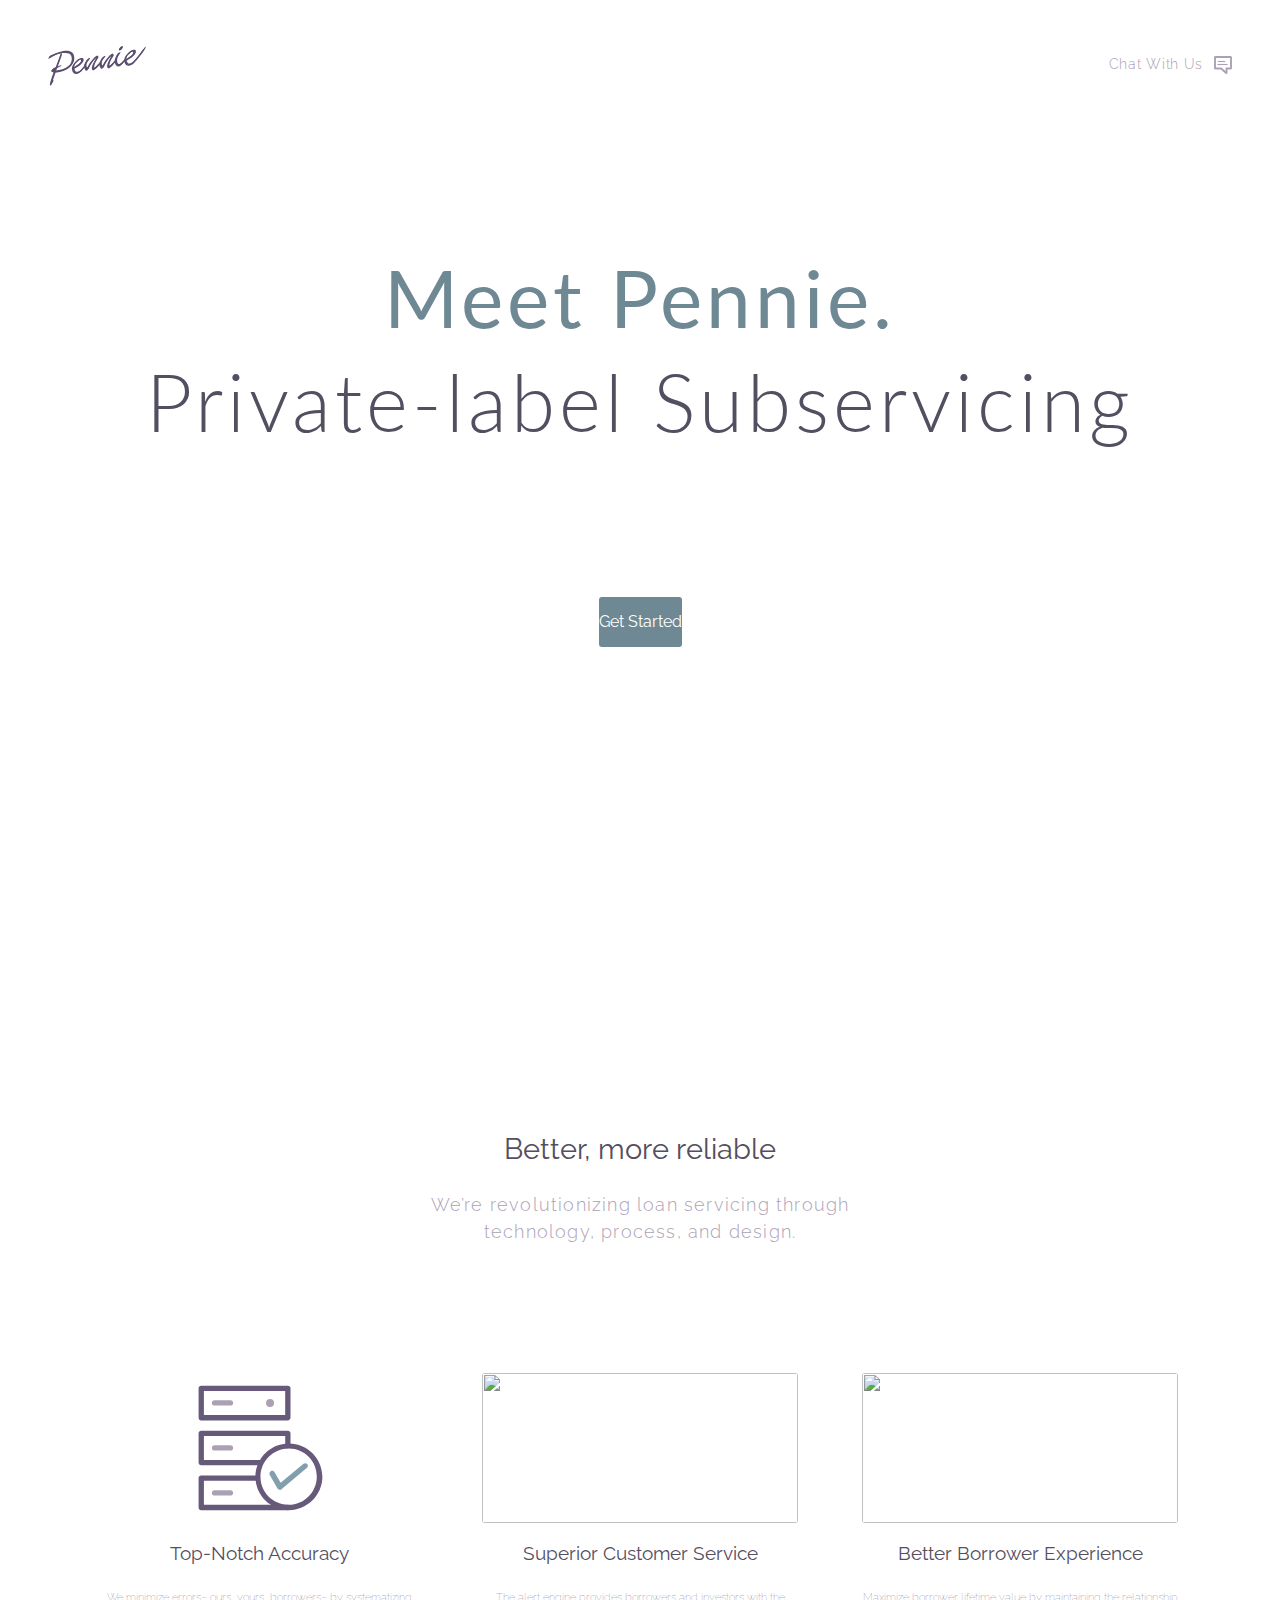
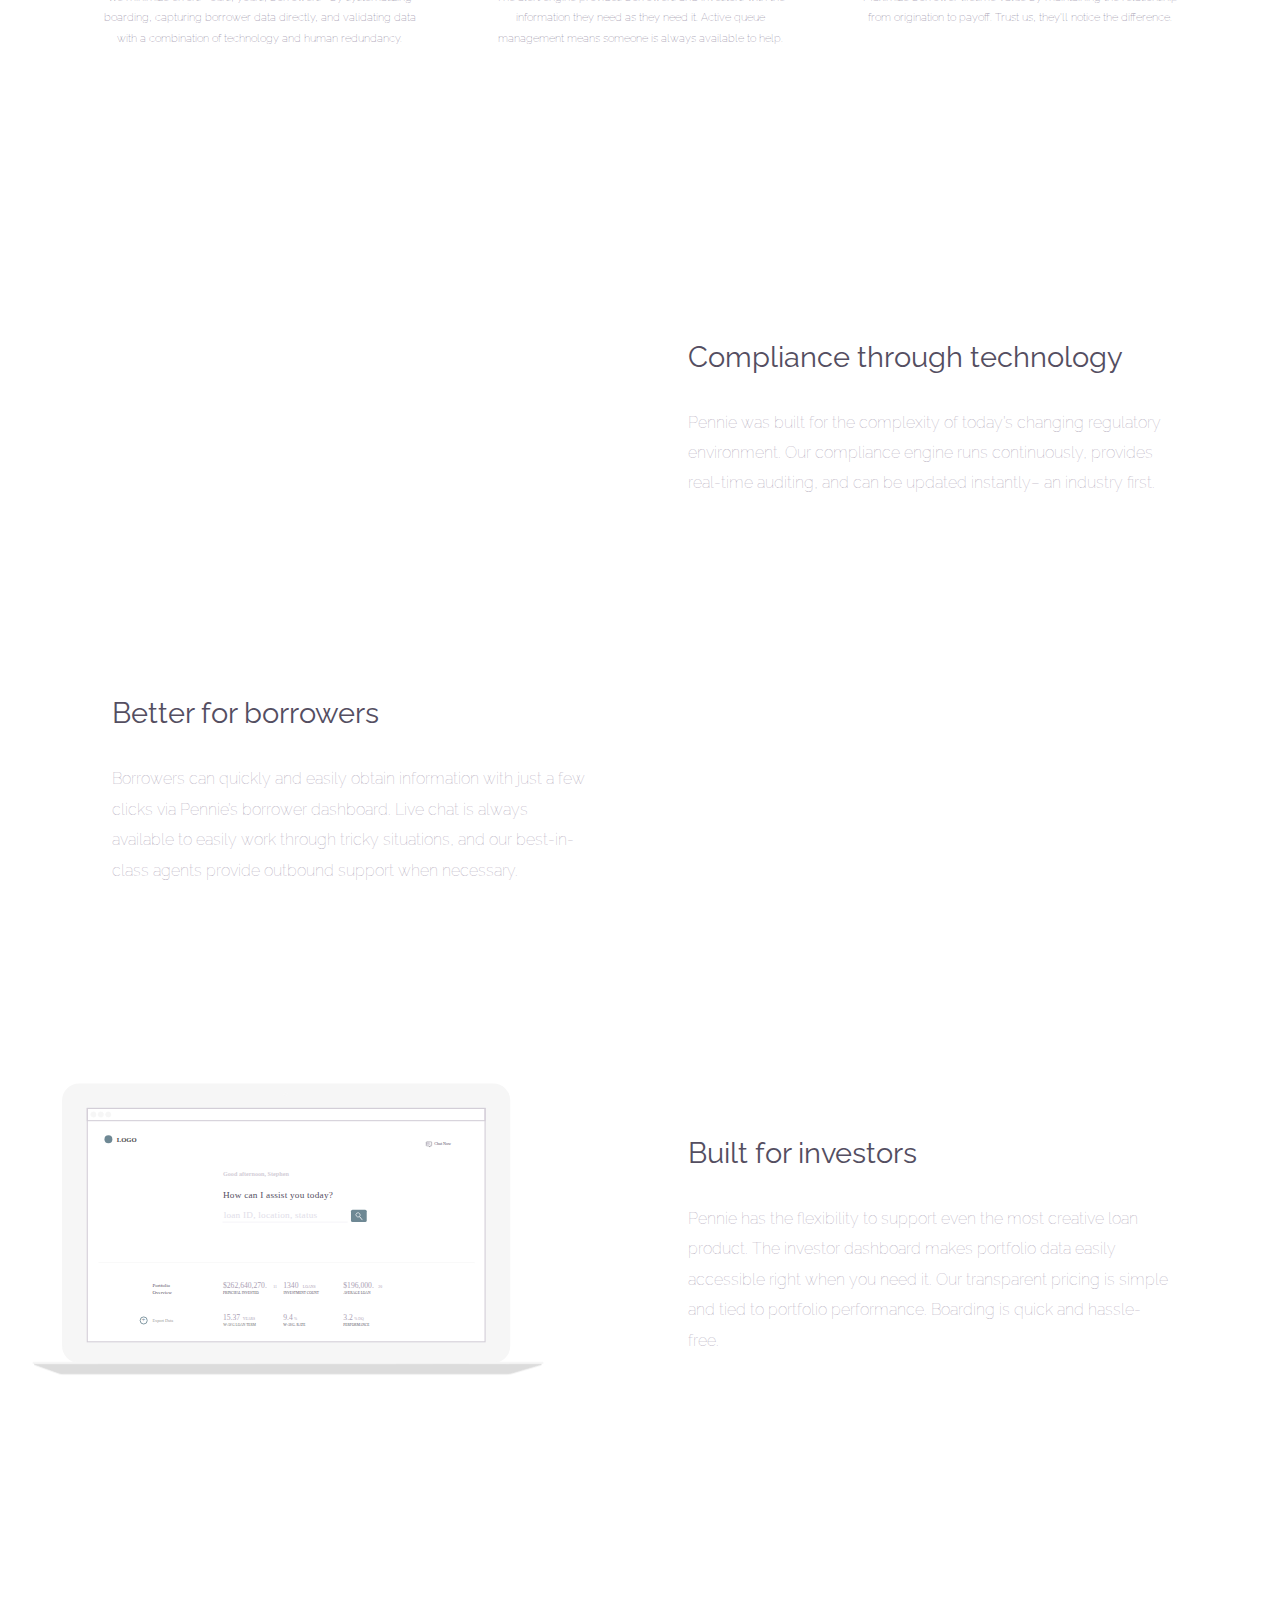
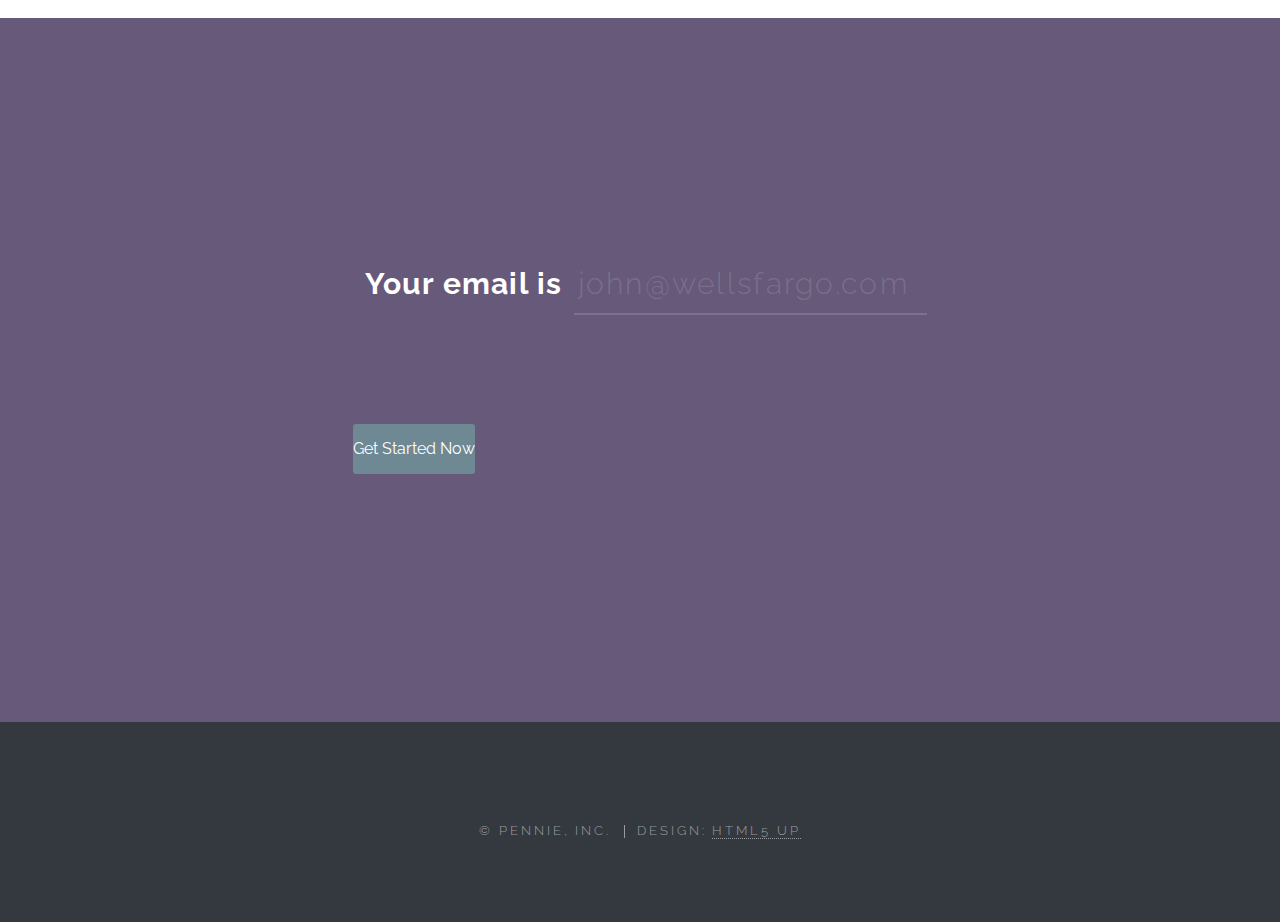
==== commit 6db716bd: "auto margin" ====
--- a/index.html
+++ b/index.html
@@ -25,7 +25,7 @@
 						<nav id="nav">
 							<ul>
 								<li class="special">
-									<a href="#menu" class="menuToggle"><span>Chat With Us</span></a>
+									<a href="generic.html" class="menuToggle"><span>Chat With Us</span></a>
 									<div id="menu">
 										<ul>
 											<li><a href="index.html">Home</a></li>
@@ -149,7 +149,7 @@
 								<h2>Arcue ut vel commodo</h2>
 								<p>Aliquam ut ex ut augue consectetur interdum endrerit imperdiet amet eleifend fringilla.</p>
 							</header> -->
-						<div>
+						<div style="margin: auto">
 									<form method="post" action="#">
 										<div>
 											<table>
--- a/assets/css/main.css
+++ b/assets/css/main.css
@@ -85,10 +85,10 @@
 
 	.row.uniform > * > :last-child {
 		margin-bottom: 0;
-		width: 27%;
+		width: 35%;
 		margin: auto;
 	}
-
+	
 	.row.\30 \25 > * {
 		padding: 0 0 0 0em;
 	}
@@ -973,6 +973,11 @@
 
 		.row.uniform > * {
 			padding: 1.5em 0 0 1.5em;
+		}
+	
+		.row.uniform > * > :last-child {
+			width: 100%;
+    			margin: auto;
 		}
 
 		.row.uniform {
@@ -2682,7 +2687,6 @@
 		font-weight: 400;
 		letter-spacing: 0em;
 		line-height: 3.125em;
-		padding: 0 2.75em;
 		text-align: center;
 		text-decoration: none;
 		text-transform: none;
@@ -3723,6 +3727,9 @@
 				.wrapper.style3 > .inner {
 					width: 100%;
 				}
+				.wrapper.style3 > .form {
+					width: 70%;
+					margin: 0em auto 10em auto
 
 			}
 
@@ -3740,6 +3747,12 @@
 					font-size: .85em;
 					line-height: 1.5em;
 				}
+				.wrapper.style3 > .form {
+					width: 90%;
+					margin: 0em auto 10em auto;
+				}
+    			
+		}
 
 			}
 
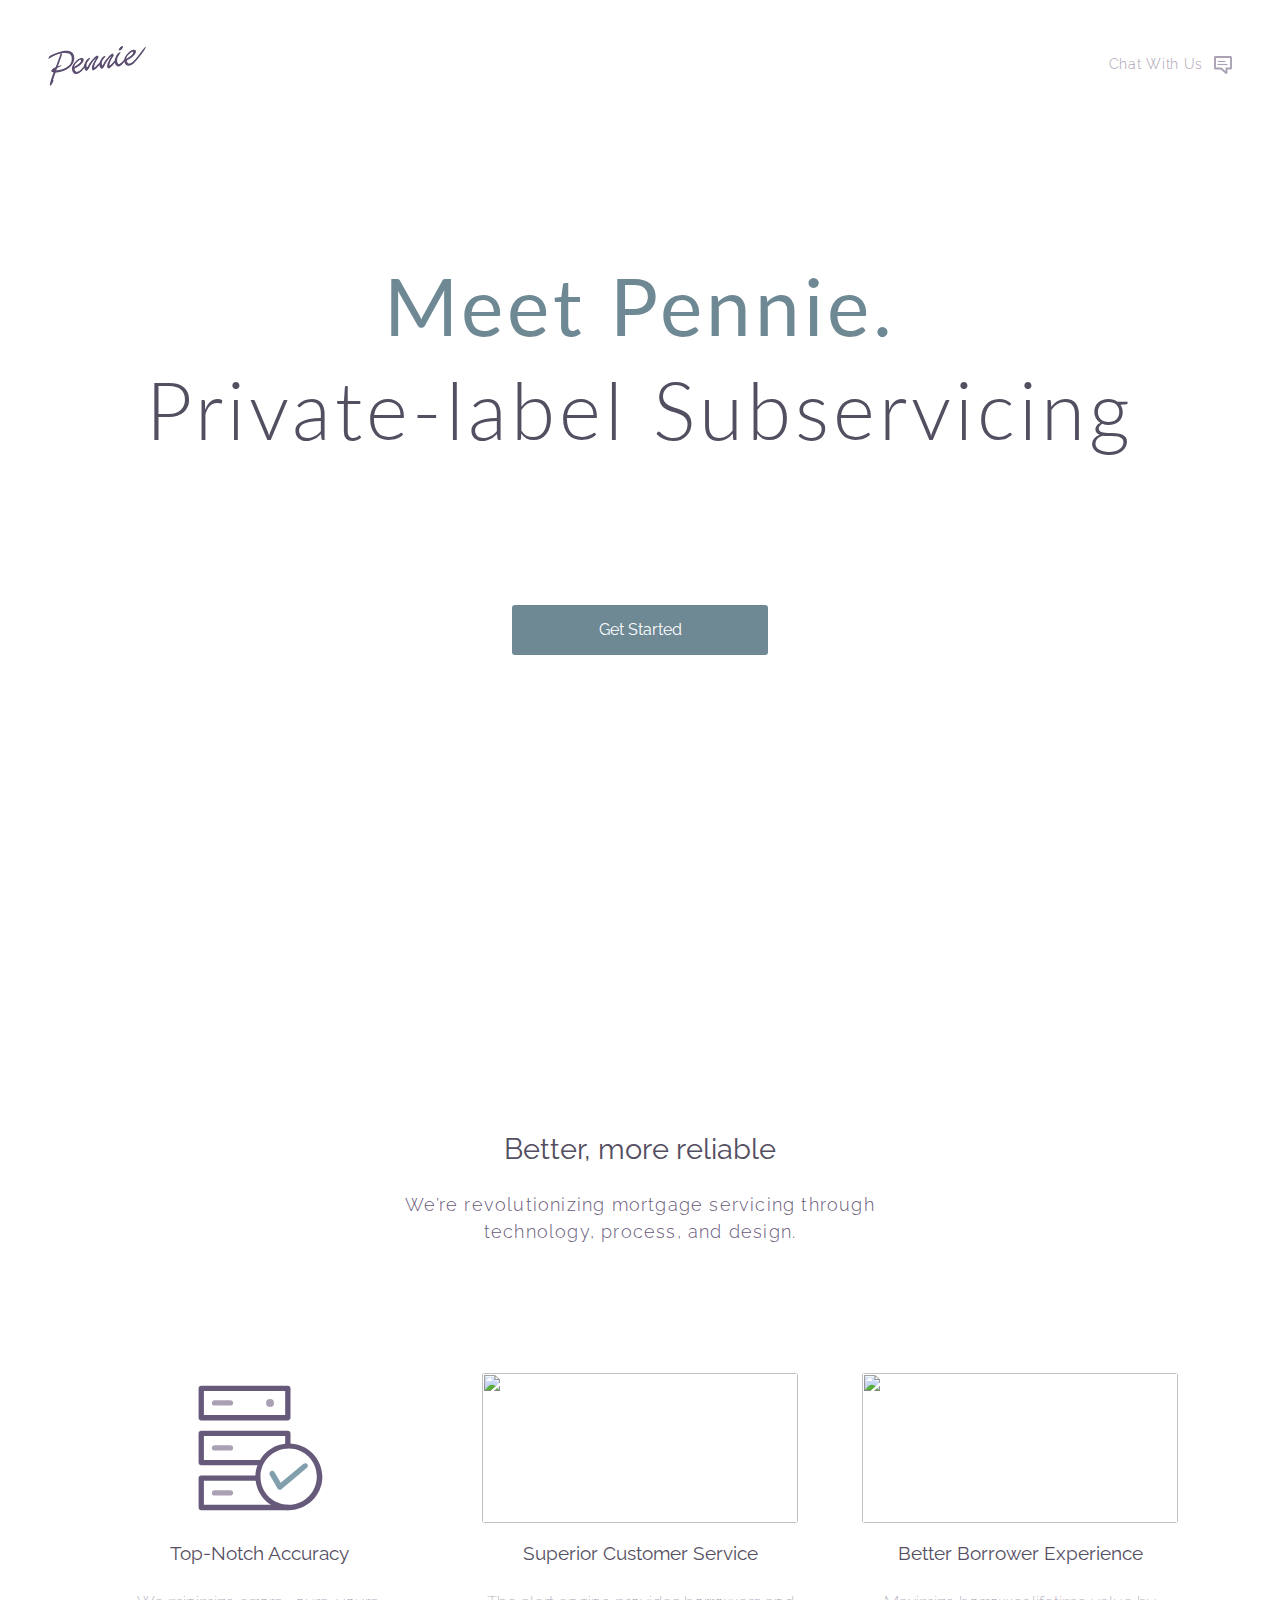
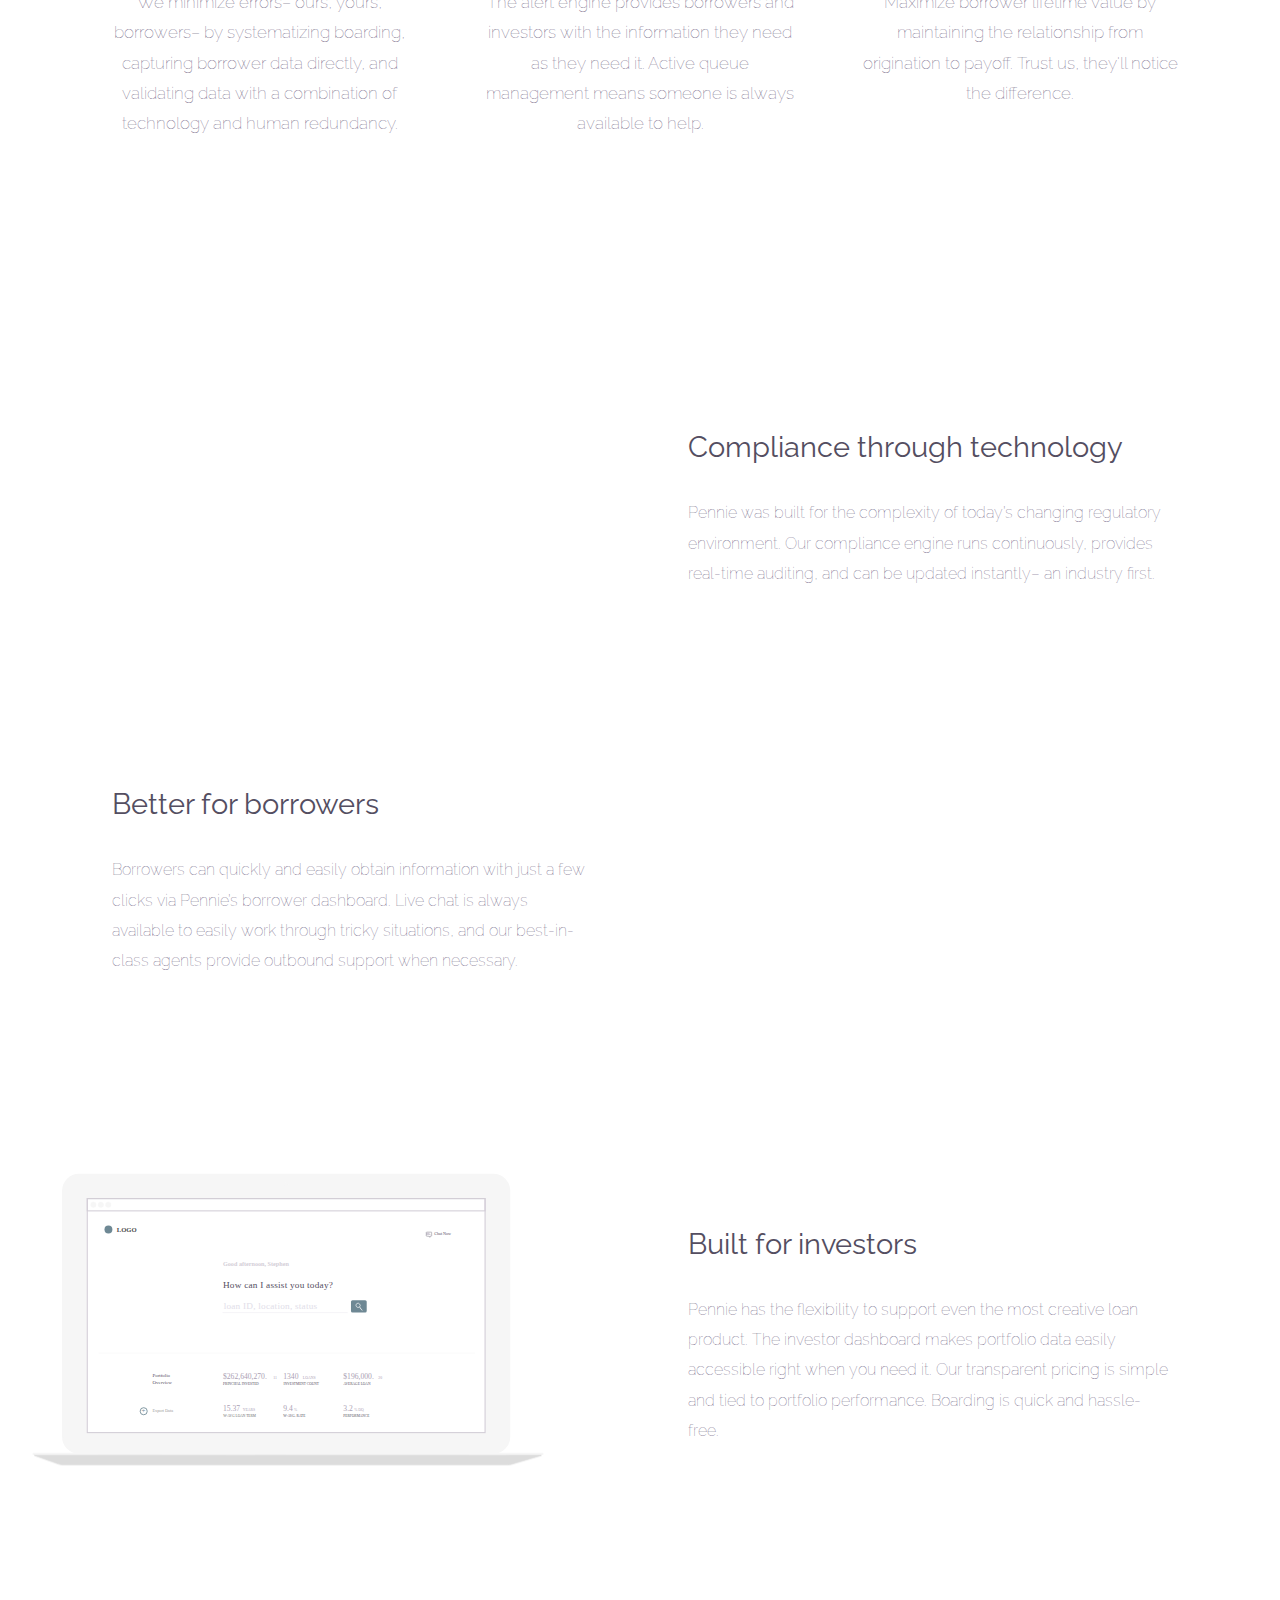
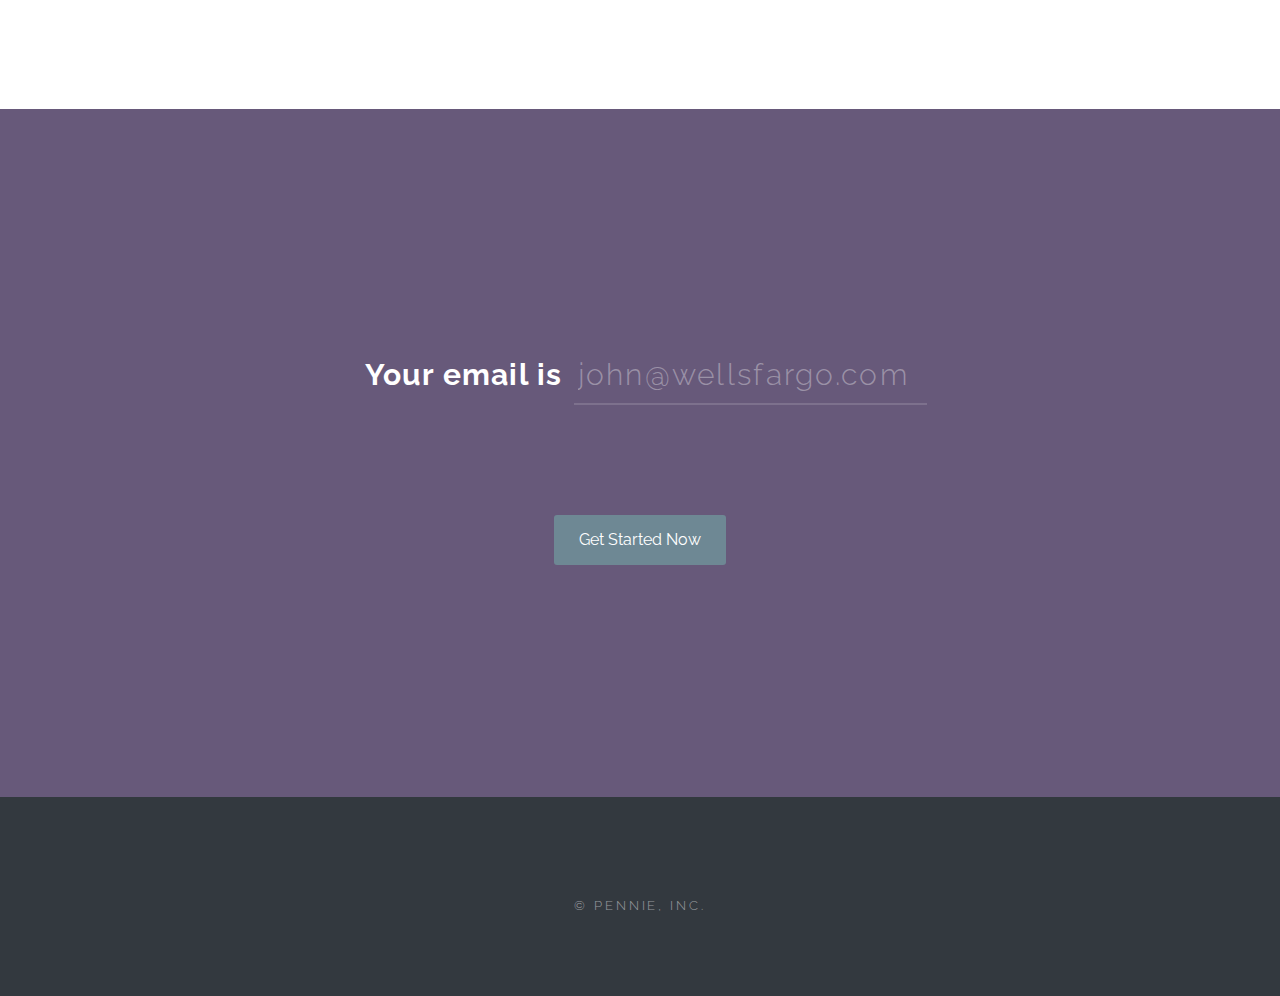
==== commit 592777c0: "add favicon and larger darker font" ====
--- a/index.html
+++ b/index.html
@@ -13,6 +13,24 @@
 		<link rel="stylesheet" href="assets/css/main.css" />
 		<!--[if lte IE 8]><link rel="stylesheet" href="assets/css/ie8.css" /><![endif]-->
 		<!--[if lte IE 9]><link rel="stylesheet" href="assets/css/ie9.css" /><![endif]-->
+
+		<link rel="apple-touch-icon" sizes="57x57" href="images/favicon/apple-icon-57x57.png">
+		<link rel="apple-touch-icon" sizes="60x60" href="images/favicon/apple-icon-60x60.png">
+		<link rel="apple-touch-icon" sizes="72x72" href="images/favicon/apple-icon-72x72.png">
+		<link rel="apple-touch-icon" sizes="76x76" href="images/favicon/apple-icon-76x76.png">
+		<link rel="apple-touch-icon" sizes="114x114" href="images/favicon/apple-icon-114x114.png">
+		<link rel="apple-touch-icon" sizes="120x120" href="images/favicon/apple-icon-120x120.png">
+		<link rel="apple-touch-icon" sizes="144x144" href="images/favicon/apple-icon-144x144.png">
+		<link rel="apple-touch-icon" sizes="152x152" href="images/favicon/apple-icon-152x152.png">
+		<link rel="apple-touch-icon" sizes="180x180" href="images/favicon/apple-icon-180x180.png">
+		<link rel="icon" type="image/png" sizes="192x192"  href="images/favicon/android-icon-192x192.png">
+		<link rel="icon" type="image/png" sizes="32x32" href="images/favicon/favicon-32x32.png">
+		<link rel="icon" type="image/png" sizes="96x96" href="images/favicon/favicon-96x96.png">
+		<link rel="icon" type="image/png" sizes="16x16" href="images/favicon/favicon-16x16.png">
+		<link rel="manifest" href="images/favicon/manifest.json">
+		<meta name="msapplication-TileColor" content="#ffffff">
+		<meta name="msapplication-TileImage" content="/ms-icon-144x144.png">
+		<meta name="theme-color" content="#ffffff">
 	</head>
 	<body class="landing">
 
@@ -25,7 +43,7 @@
 						<nav id="nav">
 							<ul>
 								<li class="special">
-									<a href="generic.html" class="menuToggle"><span>Chat With Us</span></a>
+									<a href="signup.html" class="menuToggle"><span>Chat With Us</span></a>
 									<div id="menu">
 										<ul>
 											<li><a href="index.html">Home</a></li>
@@ -57,24 +75,30 @@
 						<div class="inner">
 							<header class="major">
 								<h3>Better, more reliable</h3>
-								<p>We’re revolutionizing loan servicing through<br /> 
+								<p>We’re revolutionizing mortgage servicing through<br /> 
 								technology, process, and design.</p>
 							</header>
 							<ul class="page2">
 								<li>
 									<div class="icon1"><img src="images/accuracy_icon.svg" alt="" /></div>
 									<h4>Top-Notch Accuracy</h4>
-									<h5>We minimize errors– ours, yours, borrowers– by systematizing boarding, capturing borrower data directly, and validating data with a combination of technology and human redundancy.</h5>
+									<font size="5px">
+										<h5>We minimize errors– ours, yours, borrowers– by systematizing boarding, capturing borrower data directly, and validating data with a combination of technology and human redundancy.</h5>
+									</font>
 								</li>
 								<li>
 									<div class="icon2"><img src="images/service_icon.svg" alt="" /></div>
 									<h4>Superior Customer Service</h4>
-									<h5>The alert engine provides borrowers and investors with the information they need as they need it. Active queue management means someone is always available to help.</h5>
+									<font size="5px">
+										<h5>The alert engine provides borrowers and investors with the information they need as they need it. Active queue management means someone is always available to help.</h5>
+									</font>
 								</li>
 								<li >
 									<div class="icon3"><img src="images/better_experience.svg" alt="" /></div>
 									<h4>Better Borrower Experience</h4>
-									<h5>Maximize borrower lifetime value by maintaining the relationship from origination to payoff. Trust us, they'll notice the difference.</h5>
+									<font size="5px">
+										<h5>Maximize borrower lifetime value by maintaining the relationship from origination to payoff. Trust us, they'll notice the difference.</h5>
+									</font>
 								</li>
 							</ul>
 						</div>
@@ -155,7 +179,7 @@
 											<table>
 												<tr>
 													<td>	<label for="email">Your email is </label></td>
-													<td>	<input type="text" name="email" value="john@wellsfargo.com" id="email" /></td>
+													<td>	<input type="text" name="email" id="email" placeholder="john@wellsfargo.com" autocomplete="off"></td>
 												</tr>
 											</table>
 										</div>
@@ -174,7 +198,7 @@
 				<!-- Footer -->
 					<footer id="footer">
 						<ul class="copyright">
-							<li>&copy; Pennie, inc.</li><li>Design: <a href="http://html5up.net">HTML5 UP</a></li>
+							<li>&copy; Pennie, inc.</li>
 						</ul>
 					</footer>
 
--- a/assets/css/main.css
+++ b/assets/css/main.css
@@ -2189,6 +2189,8 @@
 			cursor: default;
 			list-style: none;
 			padding-left: 0;
+			width: 20%;
+			margin:auto;
 		}
 
 			ul.actions li {
@@ -2252,8 +2254,22 @@
 						padding: 0 0 0 0.75em;
 					}
 
+			@media screen and (max-width: 980px) {
+				ul.actions {
+				display: block;
+				width: 35%;
+				}
+			}
+
 			@media screen and (max-width: 736px) {
-
+			
+				ul.actions {
+					display: block;
+					width: 90%;
+					
+			
+			}
+				
 				ul.actions li {
 					display: block;
 					padding: 3em 0 0 0;
@@ -2416,6 +2432,8 @@
 	    		border-bottom-style: solid;
 	    		border-bottom-width: 1px;
 	    		border-left-width: 0px;
+	    		color:#fff;
+	    		font-weight: 400;
 		}
 
 	.select-wrapper {
@@ -2692,6 +2710,7 @@
 		text-transform: none;
 		white-space: nowrap;
 		overflow: hidden;
+		width: 100%;
 		text-overflow: ellipsis;
 	}
 
@@ -3323,7 +3342,8 @@
 
 		.wrapper.style1 {
 			background-color: #fff;
-			color: #ABA1B4;
+			/*color: #ABA1B4;*/
+			color: #67597A;
 		}
 
 			.wrapper.style1 strong, .wrapper.style1 b {
@@ -3385,7 +3405,8 @@
 			}
 		*/
 			.wrapper.style1 header.major p {
-				color: #ABA1B4;
+				/*color: #ABA1B4;*/
+				color: #67597A;
 			}
 
 			.wrapper.style1 label {
@@ -3527,7 +3548,8 @@
 			}
 			
 		.wrapper.style2 h5 {
-				color: #ABA1B4;
+				/*color: #aba1b4;*/
+				color: #67597A;
 				font-size: 1em;
 				margin:0;
 				padding:0;
@@ -3591,6 +3613,7 @@
 				text-align: start;
 				cursor: auto;
 				width: 100%;
+				font-size: 1.0em;
 			}
 			
 			.wrapper.style3	input[type="text"]:focus,
@@ -4506,6 +4529,8 @@
 			-ms-order: 2;
 			order: 2;
 			max-width: none;
+			width: 30%;
+			margin: auto;
 		}
 
 		@media screen and (max-width: 980px) {
@@ -4524,7 +4549,7 @@
 					margin-left: auto;
 					margin-right: auto;
 					max-width: none;
-					width: 100%;
+					width: 30%;
 				}
 
 		}
@@ -4537,6 +4562,7 @@
 			}
 			#cta .inner .actions {
 				max-width: none;
+				width: 100%;
 			}
 
 		}
